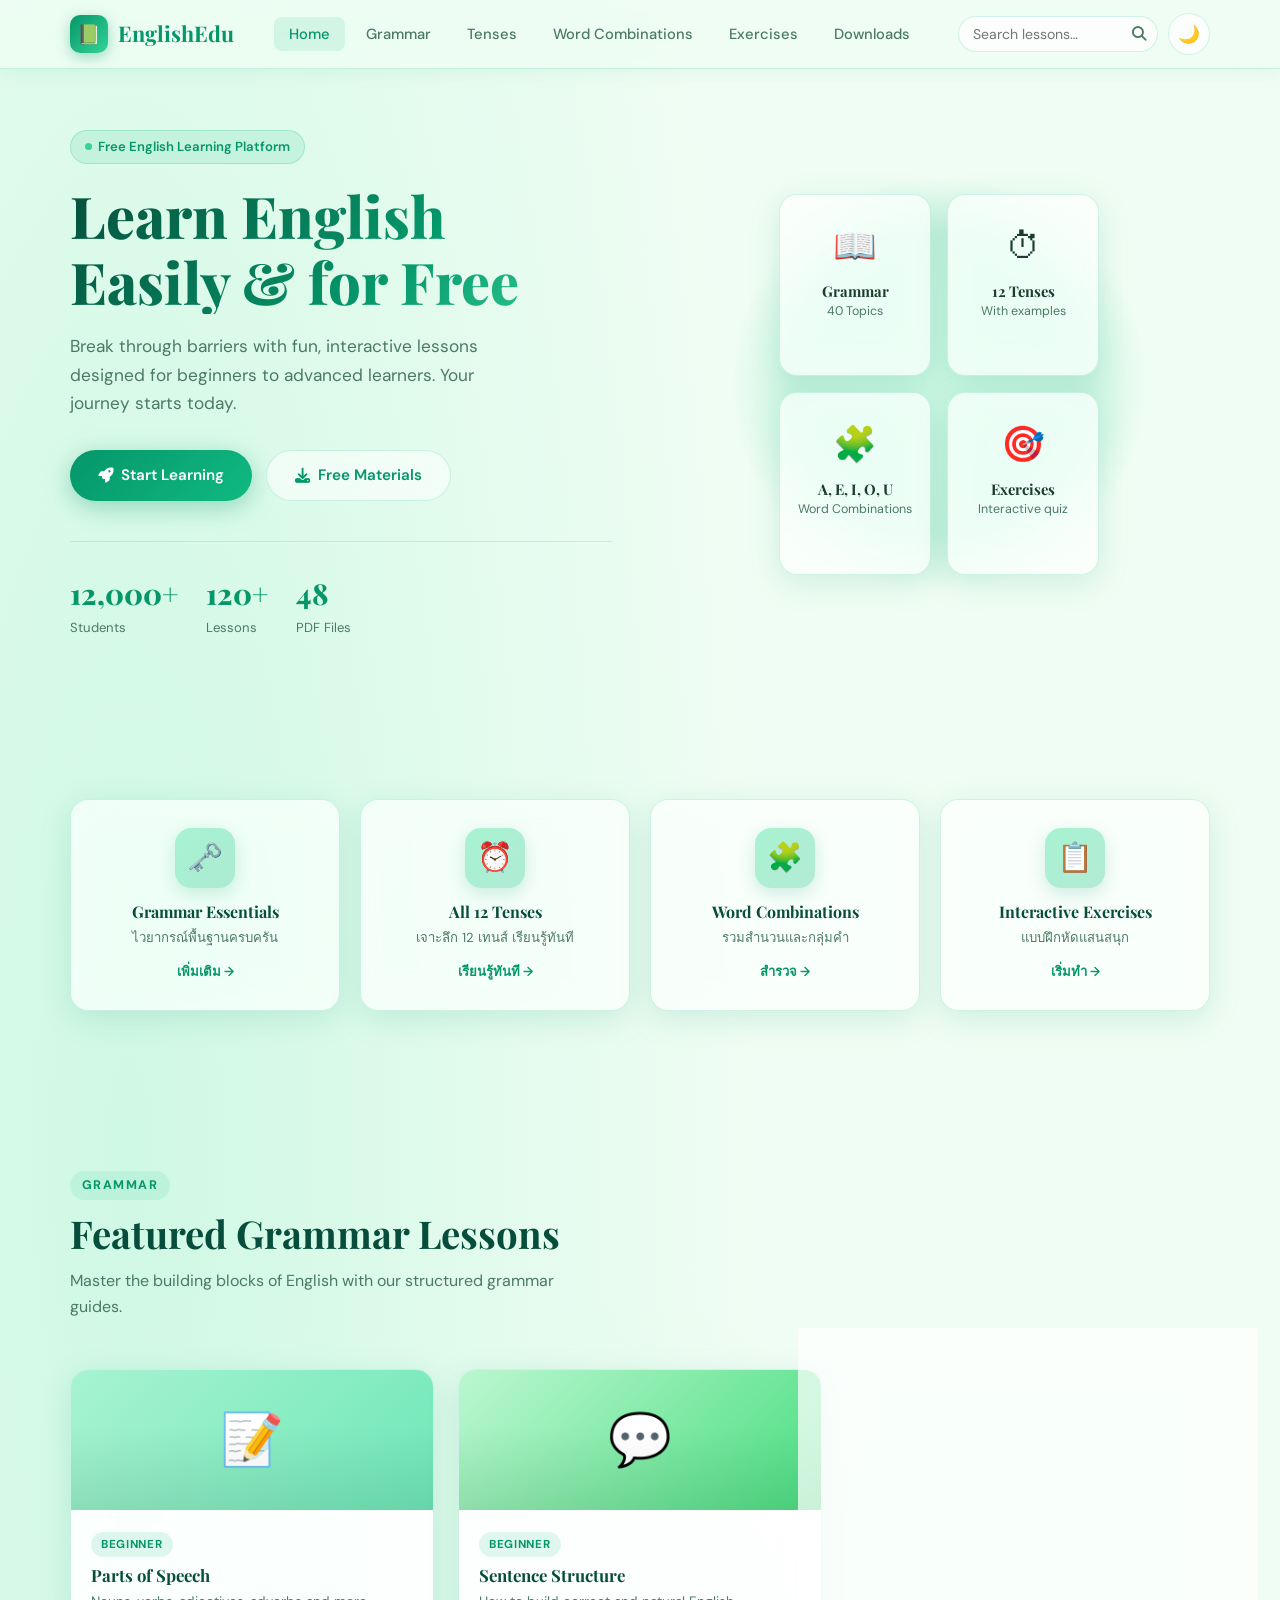
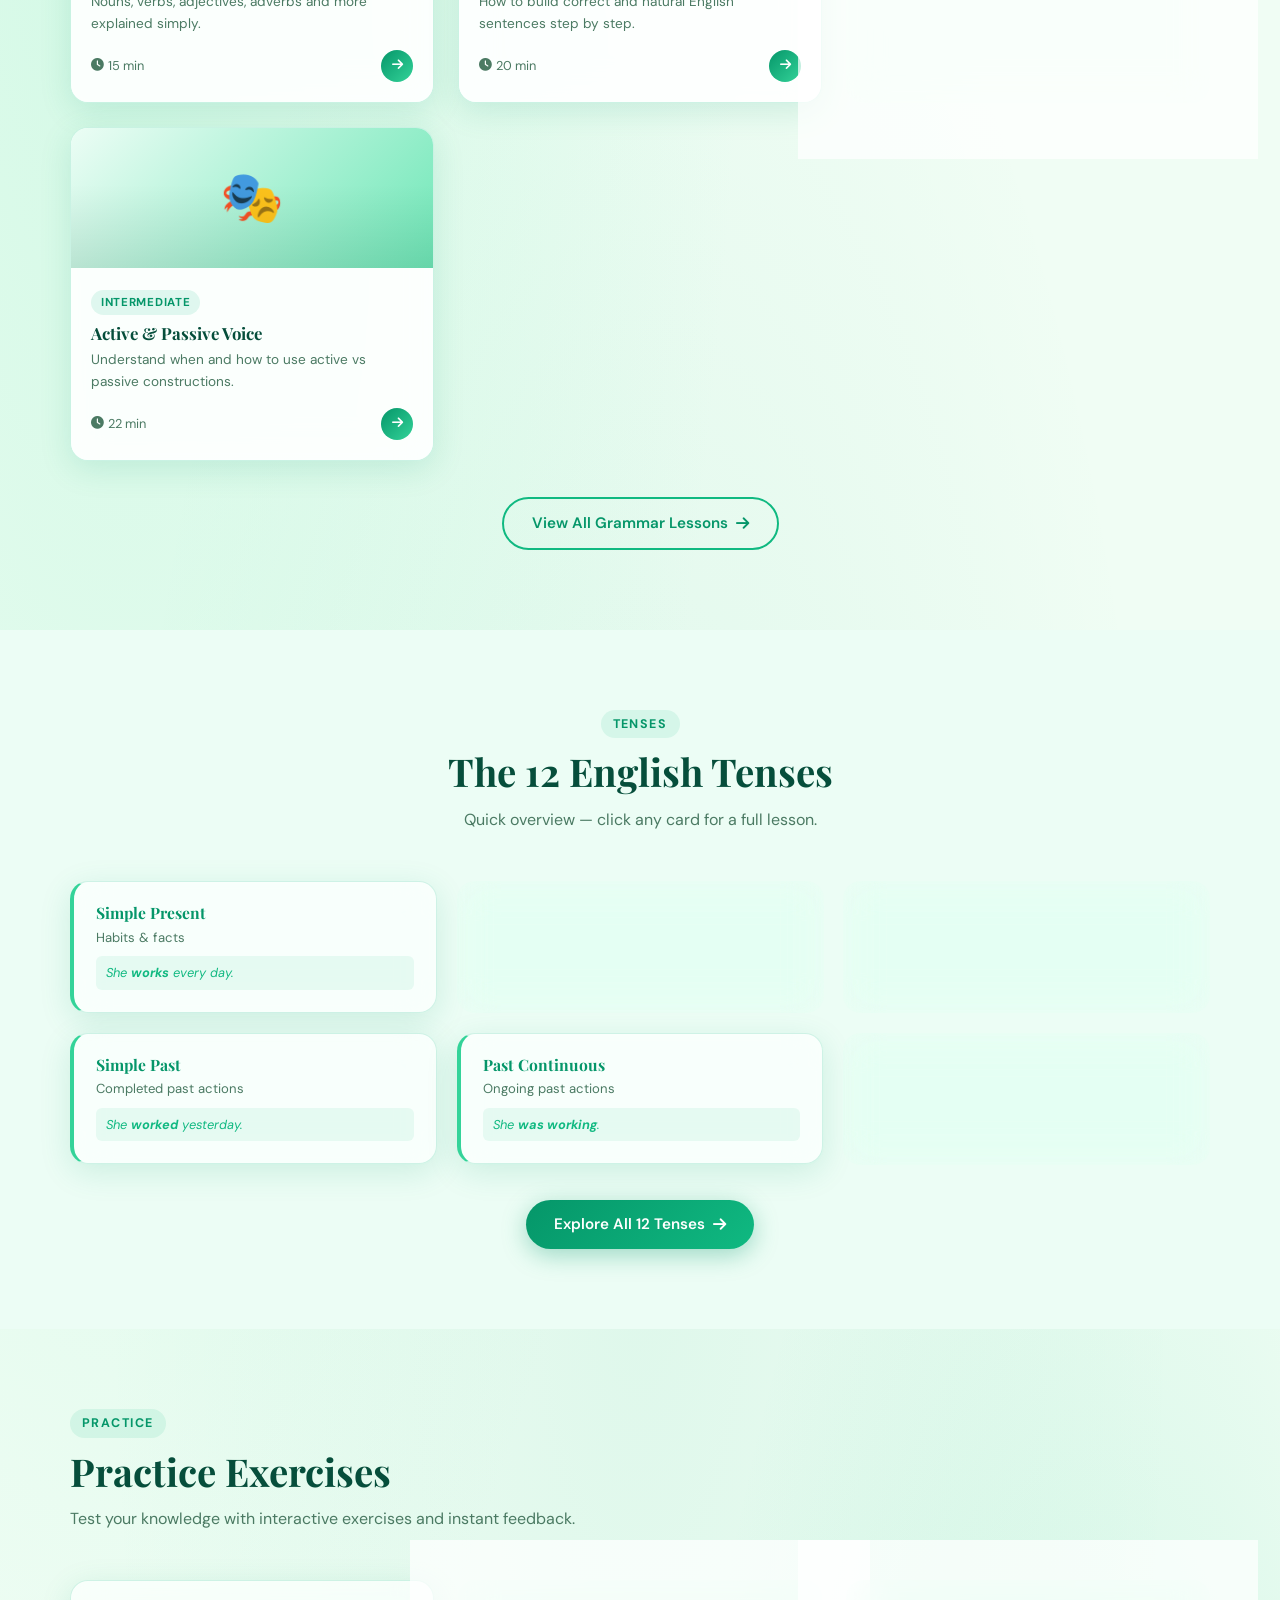
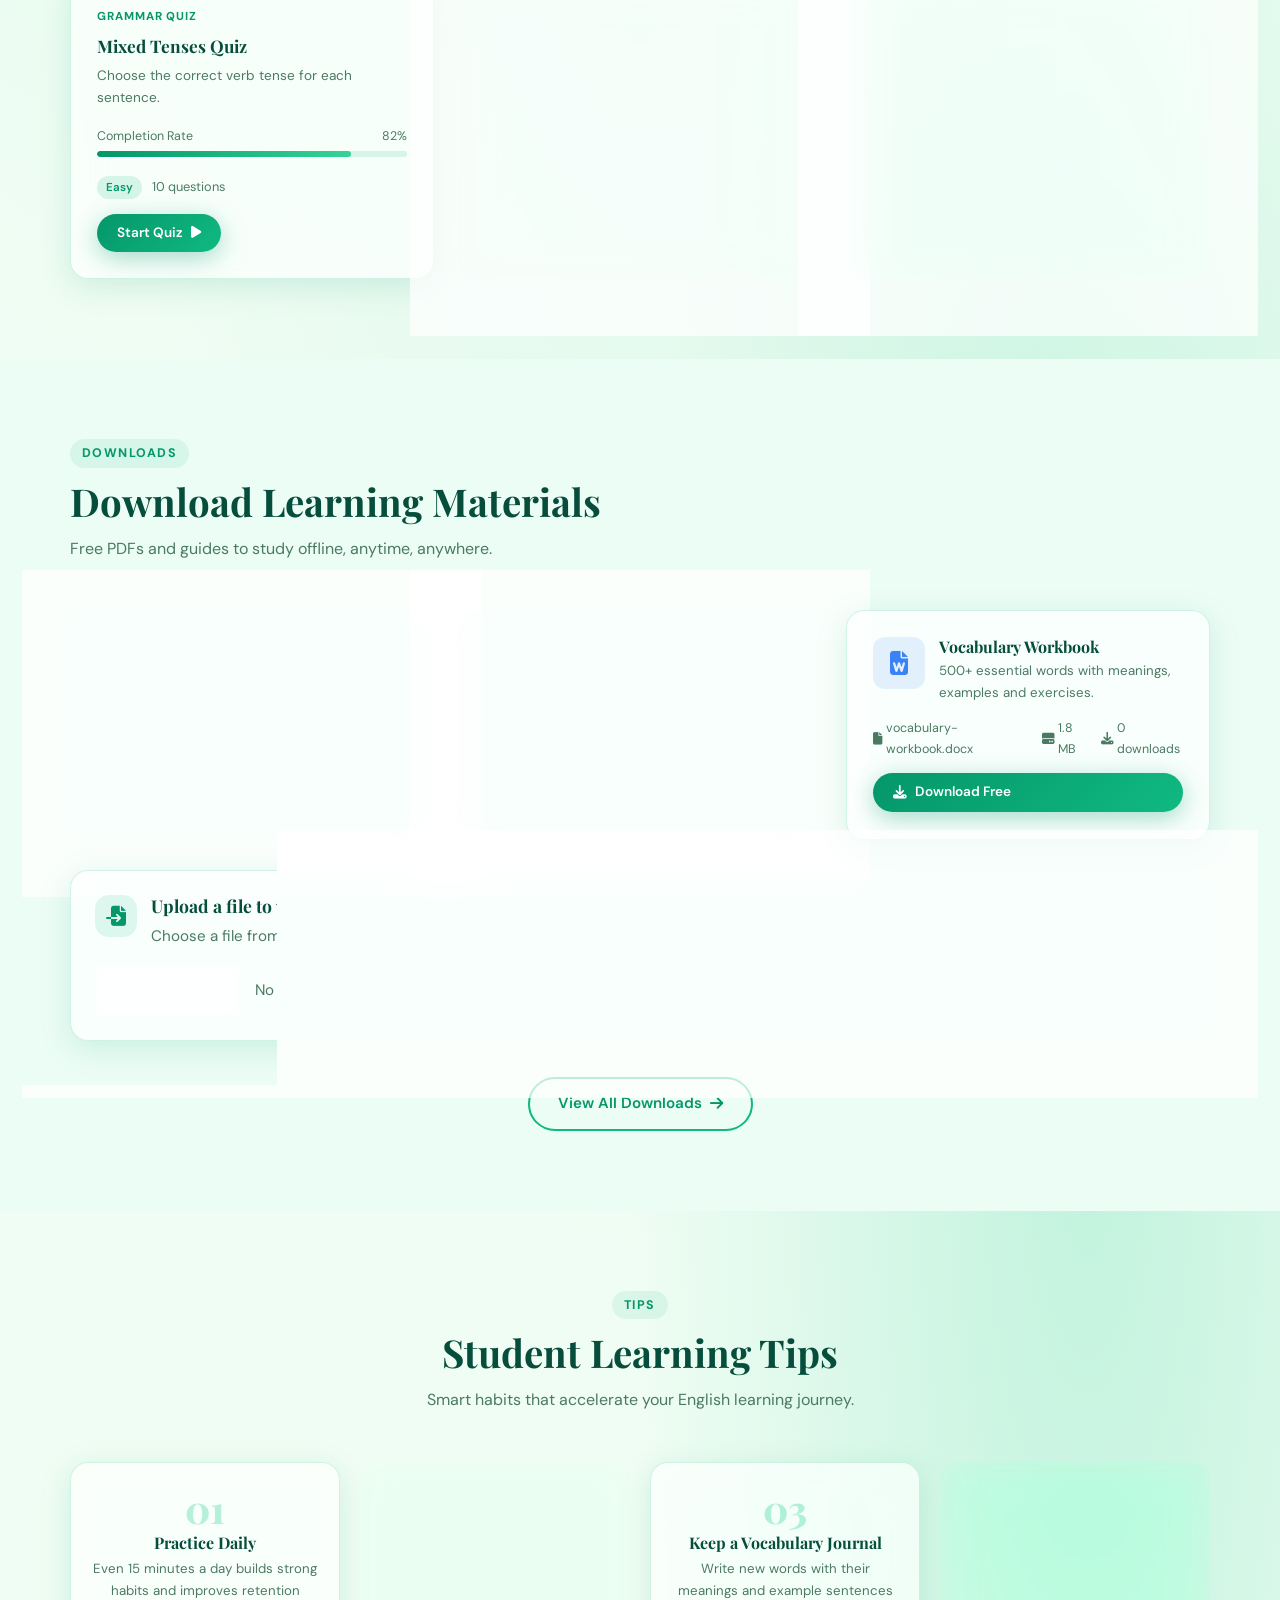
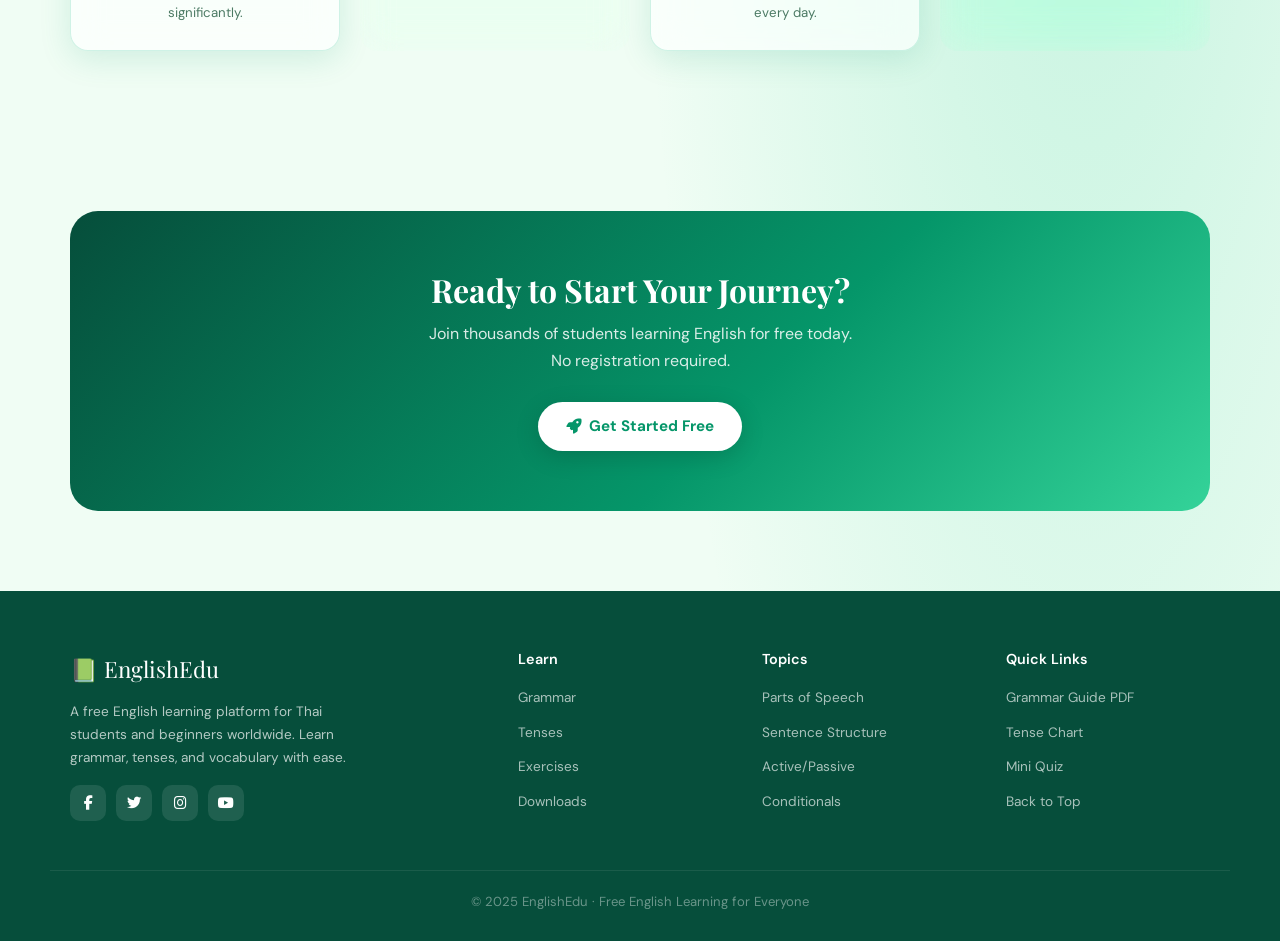
==== index.html @ ac7389dd "first commit" ====
<!doctype html>
<html lang="en">
  <head>
    <meta charset="UTF-8" />
    <meta name="viewport" content="width=device-width, initial-scale=1.0" />
    <title>EnglishEdu – Learn English Free</title>
    <meta
      name="description"
      content="Learn English grammar, tenses, vocabulary and more with free interactive lessons."
    />
    <link rel="stylesheet" href="style.css" />
    <link
      rel="icon"
      href="data:image/svg+xml,<svg xmlns='http://www.w3.org/2000/svg' viewBox='0 0 100 100'><text y='.9em' font-size='90'>📗</text></svg>"
    />
    <!-- Font Awesome -->
    <link
      rel="stylesheet"
      href="https://cdnjs.cloudflare.com/ajax/libs/font-awesome/6.5.0/css/all.min.css"
    />
  </head>
  <body class="mesh-bg">
    <!-- ═══════════ NAVBAR ═══════════ -->
    <nav class="navbar">
      <div class="navbar-inner">
        <a href="index.html" class="nav-logo">
          <div class="logo-icon">📗</div>
          EnglishEdu
        </a>
        <ul class="nav-links">
          <li><a href="index.html">Home</a></li>
          <li><a href="grammar.html">Grammar</a></li>
          <li><a href="tenses.html">Tenses</a></li>
          <li><a href="word-combi.html">Word Combinations</a></li>
          <li><a href="exercises.html">Exercises</a></li>
          <li><a href="downloads.html">Downloads</a></li>
        </ul>
        <div class="nav-right">
          <div class="search-wrap">
            <input type="text" placeholder="Search lessons…" />
            <i class="fa fa-search search-icon"></i>
          </div>
          <button
            class="dark-toggle"
            onclick="toggleDark()"
            title="Toggle dark mode"
          >
            🌙
          </button>
          <button class="hamburger" onclick="toggleMenu()" aria-label="Menu">
            <span></span><span></span><span></span>
          </button>
        </div>
      </div>
      <div class="mobile-menu" id="mobile-menu">
        <a href="index.html">🏠 Home</a>
        <a href="grammar.html">📖 Grammar</a>
        <a href="tenses.html">⏱ Tenses</a>
        <a href="exercises.html">✏️ Exercises</a>
        <a href="downloads.html">📥 Downloads</a>
      </div>
    </nav>

    <!-- ═══════════ HERO ═══════════ -->
    <section class="hero">
      <div class="container hero-inner">
        <div class="hero-content">
          <div class="hero-tag reveal">
            <span class="dot"></span>Free English Learning Platform
          </div>
          <h1 class="reveal reveal-delay-1">
            Learn English<br />Easily &amp; for Free
          </h1>
          <p class="reveal reveal-delay-2">
            Break through barriers with fun, interactive lessons designed for
            beginners to advanced learners. Your journey starts today.
          </p>
          <div class="hero-btns reveal reveal-delay-3">
            <a href="grammar.html" class="btn btn-primary"
              ><i class="fa fa-rocket"></i> Start Learning</a
            >
            <a href="downloads.html" class="btn btn-ghost"
              ><i class="fa fa-download"></i> Free Materials</a
            >
          </div>
          <div class="hero-stats reveal reveal-delay-4">
            <div class="hero-stat">
              <div class="num">
                <span class="count-up" data-target="12000" data-suffix="+"
                  >0+</span
                >
              </div>
              <div class="lbl">Students</div>
            </div>
            <div class="hero-stat">
              <div class="num">
                <span class="count-up" data-target="120" data-suffix="+"
                  >0+</span
                >
              </div>
              <div class="lbl">Lessons</div>
            </div>
            <div class="hero-stat">
              <div class="num">
                <span class="count-up" data-target="48" data-suffix="">0</span>
              </div>
              <div class="lbl">PDF Files</div>
            </div>
          </div>
        </div>

        <div class="hero-visual">
          <div class="hero-blob"></div>
          <div class="hero-cards-grid">
            <div class="h-card glass reveal">
              <div class="icon">📖</div>
              <h4>Grammar</h4>
              <p>40 Topics</p>
            </div>
            <div class="h-card glass reveal reveal-delay-1">
              <div class="icon">⏱</div>
              <h4>12 Tenses</h4>
              <p>With examples</p>
            </div>
            <div class="h-card glass reveal reveal-delay-2">
              <div class="icon">🧩</div>
              <h4>A, E, I, O, U</h4>
              <p>Word Combinations</p>
            </div>
            <div class="h-card glass reveal reveal-delay-3">
              <div class="icon">🎯</div>
              <h4>Exercises</h4>
              <p>Interactive quiz</p>
            </div>
          </div>
        </div>
      </div>
    </section>

    <!-- ═══════════ FEATURE BOXES ═══════════ -->
    <section>
      <div class="container">
        <div class="features-4">
          <a
            href="grammar.html"
            class="feat-box glass reveal"
            style="text-decoration: none"
          >
            <div class="feat-icon">🗝️</div>
            <h3>Grammar Essentials</h3>
            <p>ไวยากรณ์พื้นฐานครบครัน</p>
            <div
              style="
                margin-top: 12px;
                font-size: 0.82rem;
                color: var(--clr-primary);
                font-weight: 600;
              "
            >
              เพิ่มเติม →
            </div>
          </a>
          <a
            href="tenses.html"
            class="feat-box glass reveal reveal-delay-1"
            style="text-decoration: none"
          >
            <div class="feat-icon">⏰</div>
            <h3>All 12 Tenses</h3>
            <p>เจาะลึก 12 เทนส์ เรียนรู้ทันที</p>
            <div
              style="
                margin-top: 12px;
                font-size: 0.82rem;
                color: var(--clr-primary);
                font-weight: 600;
              "
            >
              เรียนรู้ทันที →
            </div>
          </a>
          <a
            href="word-combi.html"
            class="feat-box glass reveal reveal-delay-2"
            style="text-decoration: none"
          >
            <div class="feat-icon">🧩</div>
            <h3>Word Combinations</h3>
            <p>รวมสำนวนและกลุ่มคำ</p>
            <div
              style="
                margin-top: 12px;
                font-size: 0.82rem;
                color: var(--clr-primary);
                font-weight: 600;
              "
            >
              สำรวจ →
            </div>
          </a>
          <a
            href="exercises.html"
            class="feat-box glass reveal reveal-delay-3"
            style="text-decoration: none"
          >
            <div class="feat-icon">📋</div>
            <h3>Interactive Exercises</h3>
            <p>แบบฝึกหัดแสนสนุก</p>
            <div
              style="
                margin-top: 12px;
                font-size: 0.82rem;
                color: var(--clr-primary);
                font-weight: 600;
              "
            >
              เริ่มทำ →
            </div>
          </a>
        </div>
      </div>
    </section>

    <!-- ═══════════ FEATURED GRAMMAR LESSONS ═══════════ -->
    <section>
      <div class="container">
        <div class="section-head reveal">
          <span class="section-label">Grammar</span>
          <h2 class="section-title">Featured Grammar Lessons</h2>
          <p class="section-sub">
            Master the building blocks of English with our structured grammar
            guides.
          </p>
        </div>
        <div class="cards-grid">
          <div class="lesson-card glass reveal">
            <div
              class="card-top"
              style="background: linear-gradient(135deg, #a7f3d0, #6ee7b7)"
            >
              📝
            </div>
            <div class="card-body">
              <span class="card-badge">Beginner</span>
              <h3>Parts of Speech</h3>
              <p>
                Nouns, verbs, adjectives, adverbs and more explained simply.
              </p>
              <div class="card-footer">
                <span class="card-meta"
                  ><i class="fa fa-clock"></i> 15 min</span
                >
                <a href="grammar.html" class="card-arrow"
                  ><i class="fa fa-arrow-right"></i
                ></a>
              </div>
            </div>
          </div>
          <div class="lesson-card glass reveal reveal-delay-1">
            <div
              class="card-top"
              style="background: linear-gradient(135deg, #bbf7d0, #4ade80)"
            >
              💬
            </div>
            <div class="card-body">
              <span class="card-badge">Beginner</span>
              <h3>Sentence Structure</h3>
              <p>
                How to build correct and natural English sentences step by step.
              </p>
              <div class="card-footer">
                <span class="card-meta"
                  ><i class="fa fa-clock"></i> 20 min</span
                >
                <a href="grammar.html" class="card-arrow"
                  ><i class="fa fa-arrow-right"></i
                ></a>
              </div>
            </div>
          </div>
          <div class="lesson-card glass reveal reveal-delay-2">
            <div
              class="card-top"
              style="background: linear-gradient(135deg, #d1fae5, #34d399)"
            >
              🔗
            </div>
            <div class="card-body">
              <span class="card-badge">Intermediate</span>
              <h3>Conjunctions &amp; Connectors</h3>
              <p>Link ideas smoothly — and, but, because, although, however…</p>
              <div class="card-footer">
                <span class="card-meta"
                  ><i class="fa fa-clock"></i> 18 min</span
                >
                <a href="grammar.html" class="card-arrow"
                  ><i class="fa fa-arrow-right"></i
                ></a>
              </div>
            </div>
          </div>
          <div class="lesson-card glass reveal reveal-delay-3">
            <div
              class="card-top"
              style="background: linear-gradient(135deg, #ecfdf5, #6ee7b7)"
            >
              🎭
            </div>
            <div class="card-body">
              <span class="card-badge">Intermediate</span>
              <h3>Active &amp; Passive Voice</h3>
              <p>
                Understand when and how to use active vs passive constructions.
              </p>
              <div class="card-footer">
                <span class="card-meta"
                  ><i class="fa fa-clock"></i> 22 min</span
                >
                <a href="grammar.html" class="card-arrow"
                  ><i class="fa fa-arrow-right"></i
                ></a>
              </div>
            </div>
          </div>
        </div>
        <div style="text-align: center; margin-top: 36px">
          <a href="grammar.html" class="btn btn-outline"
            >View All Grammar Lessons <i class="fa fa-arrow-right"></i
          ></a>
        </div>
      </div>
    </section>

    <!-- ═══════════ TENSES OVERVIEW ═══════════ -->
    <section style="background: var(--clr-bg2)">
      <div class="container">
        <div class="section-head center reveal">
          <span class="section-label">Tenses</span>
          <h2 class="section-title">The 12 English Tenses</h2>
          <p class="section-sub">
            Quick overview — click any card for a full lesson.
          </p>
        </div>
        <div class="tense-grid">
          <a
            href="tenses.html"
            class="tense-card glass reveal"
            style="text-decoration: none"
          >
            <h4>Simple Present</h4>
            <p>Habits &amp; facts</p>
            <div class="example">She <strong>works</strong> every day.</div>
          </a>
          <a
            href="tenses.html"
            class="tense-card glass reveal reveal-delay-1"
            style="text-decoration: none"
          >
            <h4>Present Continuous</h4>
            <p>Actions happening now</p>
            <div class="example">She <strong>is working</strong> now.</div>
          </a>
          <a
            href="tenses.html"
            class="tense-card glass reveal reveal-delay-2"
            style="text-decoration: none"
          >
            <h4>Present Perfect</h4>
            <p>Past with present effect</p>
            <div class="example">She <strong>has worked</strong> here.</div>
          </a>
          <a
            href="tenses.html"
            class="tense-card glass reveal reveal-delay-1"
            style="text-decoration: none"
          >
            <h4>Simple Past</h4>
            <p>Completed past actions</p>
            <div class="example">She <strong>worked</strong> yesterday.</div>
          </a>
          <a
            href="tenses.html"
            class="tense-card glass reveal reveal-delay-2"
            style="text-decoration: none"
          >
            <h4>Past Continuous</h4>
            <p>Ongoing past actions</p>
            <div class="example">She <strong>was working</strong>.</div>
          </a>
          <a
            href="tenses.html"
            class="tense-card glass reveal reveal-delay-3"
            style="text-decoration: none"
          >
            <h4>Past Perfect</h4>
            <p>Before another past event</p>
            <div class="example">She <strong>had worked</strong>.</div>
          </a>
        </div>
        <div style="text-align: center; margin-top: 36px">
          <a href="tenses.html" class="btn btn-primary"
            >Explore All 12 Tenses <i class="fa fa-arrow-right"></i
          ></a>
        </div>
      </div>
    </section>

    <!-- ═══════════ PRACTICE EXERCISES ═══════════ -->
    <section>
      <div class="container">
        <div class="section-head reveal">
          <span class="section-label">Practice</span>
          <h2 class="section-title">Practice Exercises</h2>
          <p class="section-sub">
            Test your knowledge with interactive exercises and instant feedback.
          </p>
        </div>
        <div class="ex-grid">
          <div class="ex-card glass reveal">
            <div class="ex-type">Grammar Quiz</div>
            <h3>Mixed Tenses Quiz</h3>
            <p>Choose the correct verb tense for each sentence.</p>
            <div class="progress-wrap">
              <div class="progress-label">
                <span>Completion Rate</span><span>82%</span>
              </div>
              <div class="progress-bar">
                <div
                  class="progress-fill"
                  data-width="82"
                  style="width: 0%"
                ></div>
              </div>
            </div>
            <div>
              <span class="diff-badge diff-easy">Easy</span>
              <span style="font-size: 0.8rem; color: var(--clr-muted)"
                >10 questions</span
              >
            </div>
            <div style="margin-top: 14px">
              <a href="exercises.html" class="btn btn-primary btn-sm"
                >Start Quiz <i class="fa fa-play"></i
              ></a>
            </div>
          </div>
          <div class="ex-card glass reveal reveal-delay-1">
            <div class="ex-type">Fill-in-the-Blank</div>
            <h3>Prepositions Practice</h3>
            <p>Fill in the blanks with the correct preposition.</p>
            <div class="progress-wrap">
              <div class="progress-label">
                <span>Completion Rate</span><span>64%</span>
              </div>
              <div class="progress-bar">
                <div
                  class="progress-fill"
                  data-width="64"
                  style="width: 0%"
                ></div>
              </div>
            </div>
            <div>
              <span class="diff-badge diff-med">Medium</span>
              <span style="font-size: 0.8rem; color: var(--clr-muted)"
                >15 questions</span
              >
            </div>
            <div style="margin-top: 14px">
              <a href="exercises.html" class="btn btn-primary btn-sm"
                >Start Quiz <i class="fa fa-play"></i
              ></a>
            </div>
          </div>
          <div class="ex-card glass reveal reveal-delay-2">
            <div class="ex-type">Advanced</div>
            <h3>Conditional Sentences</h3>
            <p>Master all four types of conditional clauses.</p>
            <div class="progress-wrap">
              <div class="progress-label">
                <span>Completion Rate</span><span>41%</span>
              </div>
              <div class="progress-bar">
                <div
                  class="progress-fill"
                  data-width="41"
                  style="width: 0%"
                ></div>
              </div>
            </div>
            <div>
              <span class="diff-badge diff-hard">Hard</span>
              <span style="font-size: 0.8rem; color: var(--clr-muted)"
                >20 questions</span
              >
            </div>
            <div style="margin-top: 14px">
              <a href="exercises.html" class="btn btn-primary btn-sm"
                >Start Quiz <i class="fa fa-play"></i
              ></a>
            </div>
          </div>
        </div>
      </div>
    </section>

    <!-- ═══════════ DOWNLOAD SECTION ═══════════ -->
    <section style="background: var(--clr-bg2)">
      <div class="container">
        <div class="section-head reveal">
          <span class="section-label">Downloads</span>
          <h2 class="section-title">Download Learning Materials</h2>
          <p class="section-sub">
            Free PDFs and guides to study offline, anytime, anywhere.
          </p>
        </div>
        <div class="dl-grid">
          <div class="dl-card glass reveal">
            <div class="dl-card-top">
              <div class="dl-icon pdf">
                <i
                  class="fa fa-file-pdf"
                  style="color: #ef4444; font-size: 1.5rem"
                ></i>
              </div>
              <div class="dl-info">
                <h3>Grammar Guide – Complete</h3>
                <p>
                  All grammar rules in one comprehensive PDF. Perfect for quick
                  reference.
                </p>
              </div>
            </div>
            <div class="dl-meta">
              <span><i class="fa fa-file"></i> grammar-guide.pdf</span>
              <span><i class="fa fa-hdd"></i> 2.4 MB</span>
              <span><i class="fa fa-download"></i> 0 downloads</span>
            </div>
            <a href="downloads.html" class="btn btn-primary btn-sm"
              ><i class="fa fa-download"></i> Download Free</a
            >
          </div>
          <div class="dl-card glass reveal reveal-delay-1">
            <div class="dl-card-top">
              <div class="dl-icon pdf">
                <i
                  class="fa fa-file-pdf"
                  style="color: #ef4444; font-size: 1.5rem"
                ></i>
              </div>
              <div class="dl-info">
                <h3>Tense Chart – Printable</h3>
                <p>
                  Visual tense chart with formulas, signals and examples for all
                  12 tenses.
                </p>
              </div>
            </div>
            <div class="dl-meta">
              <span><i class="fa fa-file"></i> tense-chart.pdf</span>
              <span><i class="fa fa-hdd"></i> 1.1 MB</span>
              <span><i class="fa fa-download"></i> 0 downloads</span>
            </div>
            <a href="downloads.html" class="btn btn-primary btn-sm"
              ><i class="fa fa-download"></i> Download Free</a
            >
          </div>
          <div class="dl-card glass reveal reveal-delay-2">
            <div class="dl-card-top">
              <div class="dl-icon doc">
                <i
                  class="fa fa-file-word"
                  style="color: #3b82f6; font-size: 1.5rem"
                ></i>
              </div>
              <div class="dl-info">
                <h3>Vocabulary Workbook</h3>
                <p>
                  500+ essential words with meanings, examples and exercises.
                </p>
              </div>
            </div>
            <div class="dl-meta">
              <span><i class="fa fa-file"></i> vocabulary-workbook.docx</span>
              <span><i class="fa fa-hdd"></i> 1.8 MB</span>
              <span><i class="fa fa-download"></i> 0 downloads</span>
            </div>
            <a href="downloads.html" class="btn btn-primary btn-sm"
              ><i class="fa fa-download"></i> Download Free</a
            >
          </div>
        </div>
        <div class="download-preview glass reveal" style="margin-top: 30px; padding: 24px; display: flex; flex-direction: column; gap: 16px;">
          <div style="display: flex; align-items: flex-start; gap: 14px;">
            <div style="width: 42px; height: 42px; border-radius: 14px; background: rgba(16, 185, 129, 0.12); display: grid; place-items: center; color: var(--clr-primary); font-size: 1.25rem;">
              <i class="fa fa-file-import"></i>
            </div>
            <div>
              <h3 style="margin: 0 0 8px; font-size: 1.1rem;">Upload a file to view details</h3>
              <p style="margin: 0; color: var(--clr-muted); font-size: 0.95rem; max-width: 620px;">Choose a file from your computer and the page will show the actual file name and size.</p>
            </div>
          </div>
          <div style="display: flex; flex-wrap: wrap; gap: 16px; align-items: center;">
            <label class="btn btn-ghost" for="file-preview-input" style="padding: 12px 18px; cursor: pointer;">
              <i class="fa fa-upload" style="margin-right: 8px;"></i> Select File
            </label>
            <input id="file-preview-input" type="file" style="display: none;" />
            <div id="file-preview-details" style="color: var(--clr-muted); font-size: 0.95rem; min-width: 220px;">No file selected.</div>
          </div>
        </div>
        <div style="text-align: center; margin-top: 36px">
          <a href="downloads.html" class="btn btn-outline"
            >View All Downloads <i class="fa fa-arrow-right"></i
          ></a>
        </div>
      </div>
    </section>

    <!-- ═══════════ TIPS ═══════════ -->
    <section>
      <div class="container">
        <div class="section-head center reveal">
          <span class="section-label">Tips</span>
          <h2 class="section-title">Student Learning Tips</h2>
          <p class="section-sub">
            Smart habits that accelerate your English learning journey.
          </p>
        </div>
        <div class="tips-grid">
          <div class="tip-card glass reveal">
            <div class="tip-num">01</div>
            <h4>Practice Daily</h4>
            <p>
              Even 15 minutes a day builds strong habits and improves retention
              significantly.
            </p>
          </div>
          <div class="tip-card glass reveal reveal-delay-1">
            <div class="tip-num">02</div>
            <h4>Read Aloud</h4>
            <p>
              Reading English aloud trains your ear, mouth and brain
              simultaneously for fluency.
            </p>
          </div>
          <div class="tip-card glass reveal reveal-delay-2">
            <div class="tip-num">03</div>
            <h4>Keep a Vocabulary Journal</h4>
            <p>
              Write new words with their meanings and example sentences every
              day.
            </p>
          </div>
          <div class="tip-card glass reveal reveal-delay-3">
            <div class="tip-num">04</div>
            <h4>Watch English Content</h4>
            <p>
              Movies, podcasts and YouTube with subtitles are fun ways to absorb
              natural English.
            </p>
          </div>
        </div>
      </div>
    </section>

    <!-- ═══════════ CTA ═══════════ -->
    <section>
      <div class="container">
        <div class="cta-banner reveal">
          <h2>Ready to Start Your Journey?</h2>
          <p>
            Join thousands of students learning English for free today. No
            registration required.
          </p>
          <a
            href="grammar.html"
            class="btn"
            style="
              background: #fff;
              color: var(--clr-primary);
              font-weight: 700;
              box-shadow: 0 6px 24px rgba(0, 0, 0, 0.15);
            "
          >
            <i class="fa fa-rocket"></i> Get Started Free
          </a>
        </div>
      </div>
    </section>

    <!-- ═══════════ FOOTER ═══════════ -->
    <footer>
      <div class="footer-inner">
        <div class="footer-brand">
          <div class="logo">📗 EnglishEdu</div>
          <p>
            A free English learning platform for Thai students and beginners
            worldwide. Learn grammar, tenses, and vocabulary with ease.
          </p>
          <div class="social-row">
            <a href="#" class="social-btn"><i class="fab fa-facebook-f"></i></a>
            <a href="#" class="social-btn"><i class="fab fa-twitter"></i></a>
            <a href="#" class="social-btn"><i class="fab fa-instagram"></i></a>
            <a href="#" class="social-btn"><i class="fab fa-youtube"></i></a>
          </div>
        </div>
        <div>
          <h4>Learn</h4>
          <ul>
            <li><a href="grammar.html">Grammar</a></li>
            <li><a href="tenses.html">Tenses</a></li>
            <li><a href="exercises.html">Exercises</a></li>
            <li><a href="downloads.html">Downloads</a></li>
          </ul>
        </div>
        <div>
          <h4>Topics</h4>
          <ul>
            <li><a href="grammar.html">Parts of Speech</a></li>
            <li><a href="grammar.html">Sentence Structure</a></li>
            <li><a href="grammar.html">Active/Passive</a></li>
            <li><a href="grammar.html">Conditionals</a></li>
          </ul>
        </div>
        <div>
          <h4>Quick Links</h4>
          <ul>
            <li><a href="downloads.html">Grammar Guide PDF</a></li>
            <li><a href="downloads.html">Tense Chart</a></li>
            <li><a href="exercises.html">Mini Quiz</a></li>
            <li><a href="index.html">Back to Top</a></li>
          </ul>
        </div>
      </div>
      <div class="footer-bottom">
        © 2025 EnglishEdu · Free English Learning for Everyone
      </div>
    </footer>

    <script src="script.js"></script>
  </body>
</html>
---- style.css ----
/* ============================================
   EnglishEdu – Global Stylesheet
   Theme: Emerald & Mint Glassmorphism
   ============================================ */

@import url("https://fonts.googleapis.com/css2?family=Playfair+Display:wght@700;800&family=DM+Sans:ital,opsz,wght@0,9..40,300;0,9..40,400;0,9..40,500;0,9..40,600;1,9..40,300&display=swap");

/* ── CSS Variables ── */
:root {
  --clr-bg: #f0fdf4;
  --clr-bg2: #ecfdf5;
  --clr-surface: rgba(255, 255, 255, 0.72);
  --clr-border: rgba(16, 185, 129, 0.18);
  --clr-primary: #059669;
  --clr-primary2: #10b981;
  --clr-accent: #34d399;
  --clr-mint: #a7f3d0;
  --clr-dark: #064e3b;
  --clr-text: #1c3d2e;
  --clr-muted: #4b7a63;
  --clr-white: #ffffff;
  --shadow-sm: 0 2px 12px rgba(5, 150, 105, 0.1);
  --shadow-md: 0 8px 32px rgba(5, 150, 105, 0.14);
  --shadow-lg: 0 20px 60px rgba(5, 150, 105, 0.18);
  --radius-sm: 10px;
  --radius-md: 18px;
  --radius-lg: 28px;
  --radius-xl: 40px;
  --transition: 0.32s cubic-bezier(0.4, 0, 0.2, 1);
  --font-display: "Playfair Display", Georgia, serif;
  --font-body: "DM Sans", system-ui, sans-serif;
}

/* Dark mode */
[data-theme="dark"] {
  --clr-bg: #0a1f14;
  --clr-bg2: #0d2a1b;
  --clr-surface: rgba(10, 40, 25, 0.8);
  --clr-border: rgba(52, 211, 153, 0.18);
  --clr-text: #d1fae5;
  --clr-muted: #6ee7b7;
  --clr-white: #1a3328;
}

/* ── Reset & Base ── */
*,
*::before,
*::after {
  box-sizing: border-box;
  margin: 0;
  padding: 0;
}
html {
  scroll-behavior: smooth;
  font-size: 16px;
}
body {
  font-family: var(--font-body);
  background: var(--clr-bg);
  color: var(--clr-text);
  line-height: 1.65;
  transition:
    background var(--transition),
    color var(--transition);
  overflow-x: hidden;
}
img {
  max-width: 100%;
  display: block;
}
a {
  text-decoration: none;
  color: inherit;
}
ul {
  list-style: none;
}

/* ── Scrollbar ── */
::-webkit-scrollbar {
  width: 7px;
}
::-webkit-scrollbar-track {
  background: var(--clr-bg);
}
::-webkit-scrollbar-thumb {
  background: var(--clr-accent);
  border-radius: 8px;
}

/* ── Typography ── */
h1,
h2,
h3,
h4 {
  font-family: var(--font-display);
  line-height: 1.2;
  color: var(--clr-dark);
}
[data-theme="dark"] h1,
[data-theme="dark"] h2,
[data-theme="dark"] h3,
[data-theme="dark"] h4 {
  color: var(--clr-accent);
}

/* ── Layout ── */
.container {
  max-width: 1180px;
  margin: 0 auto;
  padding: 0 20px;
}
section {
  padding: 80px 0;
}

/* ── Glassmorphism Card ── */
.glass {
  background: var(--clr-surface);
  backdrop-filter: blur(18px) saturate(1.6);
  -webkit-backdrop-filter: blur(18px) saturate(1.6);
  border: 1px solid var(--clr-border);
  border-radius: var(--radius-md);
  box-shadow: var(--shadow-md);
}

/* ── Gradient Mesh Background ── */
.mesh-bg {
  background:
    radial-gradient(
      ellipse 70% 60% at 10% 20%,
      rgba(167, 243, 208, 0.45) 0%,
      transparent 70%
    ),
    radial-gradient(
      ellipse 55% 50% at 85% 75%,
      rgba(52, 211, 153, 0.25) 0%,
      transparent 65%
    ),
    radial-gradient(
      ellipse 60% 40% at 50% 50%,
      rgba(16, 185, 129, 0.08) 0%,
      transparent 70%
    ),
    var(--clr-bg);
}

/* ── Navbar ── */
.navbar {
  position: fixed;
  top: 0;
  left: 0;
  right: 0;
  z-index: 1000;
  background: rgba(240, 253, 244, 0.88);
  backdrop-filter: blur(20px) saturate(1.8);
  -webkit-backdrop-filter: blur(20px) saturate(1.8);
  border-bottom: 1px solid var(--clr-border);
  box-shadow: 0 2px 20px rgba(5, 150, 105, 0.08);
  transition:
    background var(--transition),
    box-shadow var(--transition);
}
[data-theme="dark"] .navbar {
  background: rgba(10, 31, 20, 0.92);
}
.navbar-inner {
  display: flex;
  align-items: center;
  gap: 16px;
  height: 68px;
  max-width: 1180px;
  margin: 0 auto;
  padding: 0 20px;
}
.nav-logo {
  display: flex;
  align-items: center;
  gap: 10px;
  font-family: var(--font-display);
  font-size: 1.35rem;
  font-weight: 700;
  color: var(--clr-primary);
}
.nav-logo .logo-icon {
  width: 38px;
  height: 38px;
  border-radius: 10px;
  background: linear-gradient(135deg, var(--clr-primary), var(--clr-accent));
  display: flex;
  align-items: center;
  justify-content: center;
  font-size: 1.2rem;
  color: #fff;
  box-shadow: 0 4px 14px rgba(5, 150, 105, 0.35);
}
.nav-links {
  display: flex;
  gap: 6px;
  margin-left: 24px;
}
.nav-links a {
  padding: 7px 15px;
  border-radius: 8px;
  font-size: 0.92rem;
  font-weight: 500;
  color: var(--clr-muted);
  transition:
    background var(--transition),
    color var(--transition);
}
.nav-links a:hover,
.nav-links a.active {
  background: rgba(16, 185, 129, 0.12);
  color: var(--clr-primary);
}
.nav-right {
  margin-left: auto;
  display: flex;
  align-items: center;
  gap: 10px;
}
.search-wrap {
  position: relative;
  display: flex;
  align-items: center;
}
.search-wrap input {
  padding: 8px 36px 8px 14px;
  border-radius: 22px;
  border: 1.5px solid var(--clr-border);
  background: var(--clr-surface);
  font-family: var(--font-body);
  font-size: 0.88rem;
  color: var(--clr-text);
  width: 200px;
  outline: none;
  transition:
    border-color var(--transition),
    width var(--transition),
    box-shadow var(--transition);
}
.search-wrap input:focus {
  border-color: var(--clr-primary2);
  box-shadow: 0 0 0 3px rgba(16, 185, 129, 0.13);
}
.search-wrap .search-icon {
  position: absolute;
  right: 12px;
  color: var(--clr-muted);
  font-size: 0.9rem;
  pointer-events: none;
}
.dark-toggle {
  width: 42px;
  height: 42px;
  border-radius: 50%;
  border: 1.5px solid var(--clr-border);
  background: var(--clr-surface);
  cursor: pointer;
  display: flex;
  align-items: center;
  justify-content: center;
  font-size: 1.1rem;
  transition:
    background var(--transition),
    transform var(--transition);
}
.dark-toggle:hover {
  background: rgba(16, 185, 129, 0.15);
  transform: rotate(20deg);
}
.hamburger {
  display: none;
  flex-direction: column;
  gap: 5px;
  cursor: pointer;
  padding: 6px;
  background: none;
  border: none;
}
.hamburger span {
  display: block;
  width: 22px;
  height: 2px;
  background: var(--clr-primary);
  border-radius: 2px;
  transition:
    transform var(--transition),
    opacity var(--transition);
}
.mobile-menu {
  display: none;
  flex-direction: column;
  gap: 4px;
  padding: 12px 20px 16px;
  border-top: 1px solid var(--clr-border);
  background: rgba(240, 253, 244, 0.97);
}
[data-theme="dark"] .mobile-menu {
  background: rgba(10, 31, 20, 0.97);
}
.mobile-menu a {
  padding: 10px 14px;
  border-radius: 8px;
  font-size: 0.95rem;
  font-weight: 500;
  color: var(--clr-muted);
  transition:
    background var(--transition),
    color var(--transition);
}
.mobile-menu a:hover {
  background: rgba(16, 185, 129, 0.12);
  color: var(--clr-primary);
}
.mobile-menu.open {
  display: flex;
}

/* ── Buttons ── */
.btn {
  display: inline-flex;
  align-items: center;
  gap: 8px;
  padding: 12px 28px;
  border-radius: 50px;
  font-family: var(--font-body);
  font-size: 0.95rem;
  font-weight: 600;
  cursor: pointer;
  border: none;
  transition:
    transform var(--transition),
    box-shadow var(--transition),
    filter var(--transition);
}
.btn:hover {
  transform: translateY(-2px);
}
.btn-primary {
  background: linear-gradient(135deg, var(--clr-primary), var(--clr-primary2));
  color: #fff;
  box-shadow: 0 6px 24px rgba(5, 150, 105, 0.35);
}
.btn-primary:hover {
  box-shadow: 0 10px 36px rgba(5, 150, 105, 0.45);
  filter: brightness(1.06);
}
.btn-outline {
  background: transparent;
  color: var(--clr-primary);
  border: 2px solid var(--clr-primary2);
}
.btn-outline:hover {
  background: rgba(16, 185, 129, 0.1);
}
.btn-sm {
  padding: 8px 20px;
  font-size: 0.85rem;
}
.btn-ghost {
  background: rgba(255, 255, 255, 0.55);
  color: var(--clr-primary);
  border: 1.5px solid var(--clr-border);
  backdrop-filter: blur(8px);
}
.btn-ghost:hover {
  background: rgba(255, 255, 255, 0.8);
}

/* ── Hero ── */
.hero {
  padding-top: 130px;
  padding-bottom: 80px;
  position: relative;
  overflow: hidden;
}
.hero-inner {
  display: grid;
  grid-template-columns: 1fr 1fr;
  gap: 56px;
  align-items: center;
}
.hero-tag {
  display: inline-flex;
  align-items: center;
  gap: 6px;
  background: rgba(16, 185, 129, 0.12);
  color: var(--clr-primary);
  border: 1px solid rgba(16, 185, 129, 0.22);
  border-radius: 50px;
  padding: 5px 14px;
  font-size: 0.82rem;
  font-weight: 600;
  margin-bottom: 18px;
}
.hero-tag .dot {
  width: 7px;
  height: 7px;
  border-radius: 50%;
  background: var(--clr-accent);
  animation: pulse 1.8s infinite;
}
@keyframes pulse {
  0%,
  100% {
    opacity: 1;
    transform: scale(1);
  }
  50% {
    opacity: 0.5;
    transform: scale(1.4);
  }
}
.hero h1 {
  font-size: clamp(2.2rem, 5vw, 3.6rem);
  font-weight: 800;
  background: linear-gradient(
    135deg,
    var(--clr-dark) 0%,
    var(--clr-primary) 60%,
    var(--clr-accent) 100%
  );
  -webkit-background-clip: text;
  -webkit-text-fill-color: transparent;
  background-clip: text;
  margin-bottom: 18px;
  line-height: 1.15;
}
[data-theme="dark"] .hero h1 {
  background: linear-gradient(
    135deg,
    #a7f3d0 0%,
    var(--clr-accent) 60%,
    #fff 100%
  );
  -webkit-background-clip: text;
  background-clip: text;
}
.hero p {
  font-size: 1.08rem;
  color: var(--clr-muted);
  max-width: 420px;
  margin-bottom: 32px;
}
.hero-btns {
  display: flex;
  gap: 14px;
  flex-wrap: wrap;
}
.hero-stats {
  display: flex;
  gap: 28px;
  margin-top: 40px;
  padding-top: 28px;
  border-top: 1px solid var(--clr-border);
}
.hero-stat {
  text-align: left;
}
.hero-stat .num {
  font-family: var(--font-display);
  font-size: 1.8rem;
  font-weight: 800;
  color: var(--clr-primary);
}
.hero-stat .lbl {
  font-size: 0.82rem;
  color: var(--clr-muted);
}
.hero-visual {
  position: relative;
  display: flex;
  justify-content: center;
  align-items: center;
}
.hero-blob {
  width: 420px;
  height: 420px;
  border-radius: 50%;
  background: radial-gradient(
    circle,
    rgba(167, 243, 208, 0.5) 0%,
    rgba(52, 211, 153, 0.2) 50%,
    transparent 70%
  );
  position: absolute;
  animation: blobPulse 6s ease-in-out infinite;
}
@keyframes blobPulse {
  0%,
  100% {
    transform: scale(1) rotate(0deg);
  }
  33% {
    transform: scale(1.08) rotate(8deg);
  }
  66% {
    transform: scale(0.95) rotate(-5deg);
  }
}
.hero-cards-grid {
  position: relative;
  display: grid;
  grid-template-columns: 1fr 1fr;
  gap: 16px;
  z-index: 1;
}
.h-card {
  padding: 22px 18px;
  border-radius: 18px;
  text-align: center;
  animation: floatCard 4s ease-in-out infinite;
}
.h-card:nth-child(2) {
  animation-delay: 0.6s;
}
.h-card:nth-child(3) {
  animation-delay: 1.1s;
}
.h-card:nth-child(4) {
  animation-delay: 1.7s;
}
@keyframes floatCard {
  0%,
  100% {
    transform: translateY(0);
  }
  50% {
    transform: translateY(-8px);
  }
}
.h-card .icon {
  font-size: 2.2rem;
  margin-bottom: 8px;
}
.h-card h4 {
  font-size: 0.92rem;
  color: var(--clr-text);
}
.h-card p {
  font-size: 0.78rem;
  color: var(--clr-muted);
}

/* ── Section Headers ── */
.section-label {
  display: inline-block;
  font-size: 0.78rem;
  font-weight: 700;
  letter-spacing: 0.12em;
  text-transform: uppercase;
  color: var(--clr-primary);
  background: rgba(16, 185, 129, 0.1);
  padding: 4px 12px;
  border-radius: 50px;
  margin-bottom: 10px;
}
.section-title {
  font-size: clamp(1.7rem, 3vw, 2.4rem);
  margin-bottom: 12px;
}
.section-sub {
  color: var(--clr-muted);
  max-width: 520px;
  font-size: 1rem;
}
.section-head {
  margin-bottom: 48px;
}
.section-head.center {
  text-align: center;
}
.section-head.center .section-sub {
  margin: 0 auto;
}

/* ── Lesson Cards ── */
.cards-grid {
  display: grid;
  grid-template-columns: repeat(auto-fill, minmax(280px, 1fr));
  gap: 24px;
}
.lesson-card {
  border-radius: var(--radius-md);
  overflow: hidden;
  cursor: pointer;
  transition:
    transform var(--transition),
    box-shadow var(--transition);
  position: relative;
}
.lesson-card:hover {
  transform: translateY(-6px);
  box-shadow: var(--shadow-lg);
}
.card-top {
  height: 140px;
  display: flex;
  align-items: center;
  justify-content: center;
  font-size: 3.2rem;
  position: relative;
  overflow: hidden;
}
.card-top::after {
  content: "";
  position: absolute;
  inset: 0;
  background: linear-gradient(180deg, transparent 40%, rgba(0, 0, 0, 0.08));
}
.card-body {
  padding: 20px;
  background: var(--clr-surface);
}
.card-badge {
  font-size: 0.72rem;
  font-weight: 700;
  letter-spacing: 0.06em;
  text-transform: uppercase;
  padding: 3px 10px;
  border-radius: 50px;
  background: rgba(16, 185, 129, 0.12);
  color: var(--clr-primary);
  display: inline-block;
  margin-bottom: 8px;
}
.card-body h3 {
  font-size: 1.05rem;
  margin-bottom: 6px;
}
.card-body p {
  font-size: 0.85rem;
  color: var(--clr-muted);
  margin-bottom: 14px;
}
.card-footer {
  display: flex;
  align-items: center;
  justify-content: space-between;
}
.card-meta {
  font-size: 0.8rem;
  color: var(--clr-muted);
  display: flex;
  align-items: center;
  gap: 4px;
}
.card-arrow {
  width: 32px;
  height: 32px;
  border-radius: 50%;
  background: linear-gradient(135deg, var(--clr-primary), var(--clr-accent));
  display: flex;
  align-items: center;
  justify-content: center;
  color: #fff;
  font-size: 0.8rem;
  transition: transform var(--transition);
}
.lesson-card:hover .card-arrow {
  transform: translateX(3px);
}

/* ── Feature Boxes (4-col) ── */
.features-4 {
  display: grid;
  grid-template-columns: repeat(4, 1fr);
  gap: 20px;
}
.feat-box {
  padding: 28px 22px;
  border-radius: var(--radius-md);
  text-align: center;
  cursor: pointer;
  transition:
    transform var(--transition),
    box-shadow var(--transition);
}
.feat-box:hover {
  transform: translateY(-5px);
  box-shadow: var(--shadow-lg);
}
.feat-icon {
  width: 60px;
  height: 60px;
  border-radius: 16px;
  margin: 0 auto 14px;
  display: flex;
  align-items: center;
  justify-content: center;
  font-size: 1.8rem;
  background: linear-gradient(135deg, var(--clr-mint), rgba(16, 185, 129, 0.3));
  box-shadow: 0 6px 18px rgba(5, 150, 105, 0.18);
}
.feat-box h3 {
  font-size: 1rem;
  margin-bottom: 6px;
}
.feat-box p {
  font-size: 0.82rem;
  color: var(--clr-muted);
}

/* ── Tenses Table Card ── */
.tense-grid {
  display: grid;
  grid-template-columns: repeat(3, 1fr);
  gap: 20px;
}
.tense-card {
  padding: 22px;
  border-radius: var(--radius-md);
  border-left: 4px solid var(--clr-accent);
  transition:
    transform var(--transition),
    box-shadow var(--transition);
}
.tense-card:hover {
  transform: translateY(-4px);
  box-shadow: var(--shadow-md);
}
.tense-card h4 {
  font-size: 0.98rem;
  margin-bottom: 4px;
  color: var(--clr-primary);
}
.tense-card p {
  font-size: 0.82rem;
  color: var(--clr-muted);
}
.tense-card .example {
  margin-top: 8px;
  font-size: 0.8rem;
  font-style: italic;
  color: var(--clr-primary2);
  padding: 6px 10px;
  border-radius: 6px;
  background: rgba(16, 185, 129, 0.08);
}

/* ── Download Cards ── */
.dl-grid {
  display: grid;
  grid-template-columns: repeat(auto-fill, minmax(300px, 1fr));
  gap: 24px;
}
.dl-card {
  padding: 26px;
  border-radius: var(--radius-md);
  display: flex;
  flex-direction: column;
  gap: 14px;
  transition:
    transform var(--transition),
    box-shadow var(--transition);
}
.dl-card:hover {
  transform: translateY(-5px);
  box-shadow: var(--shadow-lg);
}
.dl-card-top {
  display: flex;
  align-items: flex-start;
  gap: 14px;
}
.dl-icon {
  width: 52px;
  height: 52px;
  flex-shrink: 0;
  border-radius: 12px;
  display: flex;
  align-items: center;
  justify-content: center;
  font-size: 1.5rem;
}
.dl-icon.pdf {
  background: rgba(239, 68, 68, 0.12);
}
.dl-icon.doc {
  background: rgba(59, 130, 246, 0.12);
}
.dl-icon.ppt {
  background: rgba(249, 115, 22, 0.12);
}
.dl-icon.mp3 {
  background: rgba(168, 85, 247, 0.12);
}
.dl-info h3 {
  font-size: 1rem;
  margin-bottom: 4px;
}
.dl-info p {
  font-size: 0.83rem;
  color: var(--clr-muted);
}
.dl-meta {
  display: flex;
  gap: 12px;
  font-size: 0.78rem;
  color: var(--clr-muted);
}
.dl-meta span {
  display: flex;
  align-items: center;
  gap: 4px;
}

/* ── Tips Section ── */
.tips-grid {
  display: grid;
  grid-template-columns: repeat(auto-fill, minmax(240px, 1fr));
  gap: 20px;
}
.tip-card {
  padding: 26px 22px;
  border-radius: var(--radius-md);
  text-align: center;
  transition:
    transform var(--transition),
    box-shadow var(--transition);
}
.tip-card:hover {
  transform: translateY(-4px);
  box-shadow: var(--shadow-md);
}
.tip-num {
  font-family: var(--font-display);
  font-size: 2.4rem;
  font-weight: 800;
  color: var(--clr-accent);
  opacity: 0.35;
  line-height: 1;
}
.tip-card h4 {
  font-size: 1rem;
  margin: 6px 0;
}
.tip-card p {
  font-size: 0.83rem;
  color: var(--clr-muted);
}

/* ── Exercise Cards ── */
.ex-grid {
  display: grid;
  grid-template-columns: repeat(auto-fill, minmax(320px, 1fr));
  gap: 24px;
}
.ex-card {
  padding: 26px;
  border-radius: var(--radius-md);
}
.ex-card .ex-type {
  font-size: 0.72rem;
  font-weight: 700;
  letter-spacing: 0.08em;
  text-transform: uppercase;
  color: var(--clr-primary);
  margin-bottom: 10px;
}
.ex-card h3 {
  font-size: 1.08rem;
  margin-bottom: 8px;
}
.ex-card p {
  font-size: 0.85rem;
  color: var(--clr-muted);
  margin-bottom: 16px;
}
.ex-card .progress-wrap {
  margin-bottom: 16px;
}
.ex-card .progress-label {
  display: flex;
  justify-content: space-between;
  font-size: 0.78rem;
  color: var(--clr-muted);
  margin-bottom: 5px;
}
.progress-bar {
  height: 6px;
  border-radius: 3px;
  background: rgba(16, 185, 129, 0.15);
  overflow: hidden;
}
.progress-fill {
  height: 100%;
  border-radius: 3px;
  background: linear-gradient(90deg, var(--clr-primary), var(--clr-accent));
  transition: width 1.2s cubic-bezier(0.4, 0, 0.2, 1);
}
.diff-badge {
  display: inline-block;
  font-size: 0.72rem;
  font-weight: 600;
  padding: 2px 9px;
  border-radius: 50px;
  margin-right: 6px;
}
.diff-easy {
  background: rgba(16, 185, 129, 0.15);
  color: var(--clr-primary);
}
.diff-med {
  background: rgba(245, 158, 11, 0.15);
  color: #d97706;
}
.diff-hard {
  background: rgba(239, 68, 68, 0.12);
  color: #dc2626;
}

/* ── Page Hero (inner pages) ── */
.page-hero {
  padding-top: 130px;
  padding-bottom: 56px;
  background: linear-gradient(
    135deg,
    rgba(167, 243, 208, 0.3) 0%,
    rgba(52, 211, 153, 0.1) 100%
  );
  text-align: center;
}
.page-hero h1 {
  font-size: clamp(2rem, 4vw, 3rem);
  margin-bottom: 12px;
}
.page-hero p {
  color: var(--clr-muted);
  max-width: 520px;
  margin: 0 auto;
}

/* ── Filter Tabs ── */
.filter-tabs {
  display: flex;
  gap: 8px;
  flex-wrap: wrap;
  margin-bottom: 36px;
}
.tab-btn {
  padding: 8px 20px;
  border-radius: 50px;
  font-size: 0.88rem;
  font-weight: 500;
  border: 1.5px solid var(--clr-border);
  background: var(--clr-surface);
  color: var(--clr-muted);
  cursor: pointer;
  transition:
    background var(--transition),
    color var(--transition),
    border-color var(--transition);
}
.tab-btn.active,
.tab-btn:hover {
  background: linear-gradient(135deg, var(--clr-primary), var(--clr-primary2));
  color: #fff;
  border-color: transparent;
}

/* ── Quiz Widget ── */
.quiz-wrap {
  max-width: 680px;
  margin: 0 auto;
}
.quiz-card {
  padding: 36px;
  border-radius: var(--radius-lg);
}
.quiz-q {
  font-size: 1.12rem;
  font-weight: 600;
  margin-bottom: 22px;
}
.quiz-options {
  display: flex;
  flex-direction: column;
  gap: 12px;
  margin-bottom: 24px;
}
.quiz-opt {
  padding: 13px 18px;
  border-radius: 10px;
  border: 1.5px solid var(--clr-border);
  cursor: pointer;
  font-size: 0.92rem;
  background: var(--clr-surface);
  transition:
    background var(--transition),
    border-color var(--transition),
    transform var(--transition);
}
.quiz-opt:hover {
  border-color: var(--clr-primary2);
  background: rgba(16, 185, 129, 0.07);
  transform: translateX(4px);
}
.quiz-opt.correct {
  border-color: var(--clr-primary);
  background: rgba(16, 185, 129, 0.15);
}
.quiz-opt.wrong {
  border-color: #f87171;
  background: rgba(248, 113, 113, 0.1);
}
.quiz-progress {
  text-align: center;
  font-size: 0.85rem;
  color: var(--clr-muted);
  margin-bottom: 10px;
}

/* ── Grammar Pages ── */
.grammar-topic {
  padding: 28px;
  border-radius: var(--radius-md);
  margin-bottom: 24px;
}
.grammar-topic h3 {
  font-size: 1.1rem;
  margin-bottom: 10px;
  display: flex;
  align-items: center;
  gap: 8px;
}
.grammar-topic .rule {
  padding: 12px 16px;
  border-radius: 8px;
  background: rgba(16, 185, 129, 0.08);
  border-left: 3px solid var(--clr-accent);
  font-size: 0.88rem;
  margin-bottom: 10px;
}
.grammar-topic .examples li {
  font-size: 0.85rem;
  color: var(--clr-muted);
  margin-bottom: 4px;
  padding-left: 14px;
  position: relative;
}
.grammar-topic .examples li::before {
  content: "→";
  position: absolute;
  left: 0;
  color: var(--clr-accent);
  font-size: 0.8rem;
}

/* ── Tenses Full Page ── */
.tense-full-card {
  padding: 28px;
  border-radius: var(--radius-md);
  margin-bottom: 20px;
}
.tense-full-card .t-header {
  display: flex;
  align-items: center;
  gap: 14px;
  margin-bottom: 18px;
}
.tense-num {
  width: 44px;
  height: 44px;
  border-radius: 12px;
  flex-shrink: 0;
  background: linear-gradient(135deg, var(--clr-primary), var(--clr-accent));
  color: #fff;
  font-family: var(--font-display);
  font-size: 1.1rem;
  font-weight: 800;
  display: flex;
  align-items: center;
  justify-content: center;
}
.tense-full-card h3 {
  font-size: 1.1rem;
}
.tense-formula {
  padding: 10px 16px;
  border-radius: 8px;
  font-size: 0.88rem;
  font-weight: 600;
  background: rgba(16, 185, 129, 0.1);
  color: var(--clr-primary);
  margin-bottom: 12px;
  font-family: monospace;
}
.tense-examples {
  display: grid;
  grid-template-columns: 1fr 1fr;
  gap: 8px;
}
.tense-examples .ex-item {
  padding: 8px 12px;
  border-radius: 8px;
  font-size: 0.82rem;
  background: var(--clr-bg);
  color: var(--clr-text);
  border: 1px solid var(--clr-border);
}

/* ── Gradient Banners ── */
.cta-banner {
  border-radius: var(--radius-lg);
  padding: 60px 48px;
  background: linear-gradient(
    135deg,
    var(--clr-dark) 0%,
    var(--clr-primary) 60%,
    var(--clr-accent) 100%
  );
  text-align: center;
  color: #fff;
}
.cta-banner h2 {
  font-size: 2rem;
  color: #fff;
  margin-bottom: 12px;
}
.cta-banner p {
  opacity: 0.85;
  max-width: 440px;
  margin: 0 auto 28px;
}

/* ── Footer ── */
footer {
  background: var(--clr-dark);
  color: rgba(255, 255, 255, 0.7);
  padding: 60px 0 28px;
}
.footer-inner {
  display: grid;
  grid-template-columns: 2fr 1fr 1fr 1fr;
  gap: 40px;
  max-width: 1180px;
  margin: 0 auto;
  padding: 0 20px;
}
.footer-brand .logo {
  font-family: var(--font-display);
  font-size: 1.4rem;
  color: #fff;
  margin-bottom: 12px;
}
.footer-brand p {
  font-size: 0.85rem;
  line-height: 1.7;
  max-width: 280px;
}
footer h4 {
  font-size: 0.9rem;
  font-weight: 600;
  color: #fff;
  margin-bottom: 16px;
  font-family: var(--font-body);
}
footer ul li {
  margin-bottom: 8px;
}
footer ul li a {
  font-size: 0.85rem;
  color: rgba(255, 255, 255, 0.65);
  transition: color var(--transition);
}
footer ul li a:hover {
  color: var(--clr-accent);
}
.social-row {
  display: flex;
  gap: 10px;
  margin-top: 16px;
}
.social-btn {
  width: 36px;
  height: 36px;
  border-radius: 10px;
  background: rgba(255, 255, 255, 0.1);
  display: flex;
  align-items: center;
  justify-content: center;
  font-size: 0.9rem;
  color: #fff;
  transition:
    background var(--transition),
    transform var(--transition);
}
.social-btn:hover {
  background: var(--clr-primary2);
  transform: translateY(-2px);
}
.footer-bottom {
  text-align: center;
  margin-top: 48px;
  padding-top: 20px;
  border-top: 1px solid rgba(255, 255, 255, 0.08);
  font-size: 0.82rem;
  color: rgba(255, 255, 255, 0.4);
  max-width: 1180px;
  margin-left: auto;
  margin-right: auto;
  padding-left: 20px;
  padding-right: 20px;
}

/* ── Scroll Animations ── */
.reveal {
  opacity: 0;
  transform: translateY(28px);
  transition:
    opacity 0.7s cubic-bezier(0.4, 0, 0.2, 1),
    transform 0.7s cubic-bezier(0.4, 0, 0.2, 1);
}
.reveal.visible {
  opacity: 1;
  transform: translateY(0);
}
.reveal-delay-1 {
  transition-delay: 0.1s;
}
.reveal-delay-2 {
  transition-delay: 0.2s;
}
.reveal-delay-3 {
  transition-delay: 0.3s;
}
.reveal-delay-4 {
  transition-delay: 0.4s;
}

/* ── Responsive ── */
@media (max-width: 960px) {
  .features-4 {
    grid-template-columns: 1fr 1fr;
  }
  .tense-grid {
    grid-template-columns: 1fr 1fr;
  }
  .footer-inner {
    grid-template-columns: 1fr 1fr;
  }
  .hero-inner {
    grid-template-columns: 1fr;
    text-align: center;
  }
  .hero-visual {
    display: none;
  }
  .hero-btns {
    justify-content: center;
  }
  .hero-stats {
    justify-content: center;
  }
}
@media (max-width: 680px) {
  .nav-links {
    display: none;
  }
  .hamburger {
    display: flex;
  }
  .search-wrap {
    display: none;
  }
  .features-4 {
    grid-template-columns: 1fr;
  }
  .tense-grid {
    grid-template-columns: 1fr;
  }
  .footer-inner {
    grid-template-columns: 1fr;
  }
  .tense-examples {
    grid-template-columns: 1fr;
  }
  section {
    padding: 56px 0;
  }
}
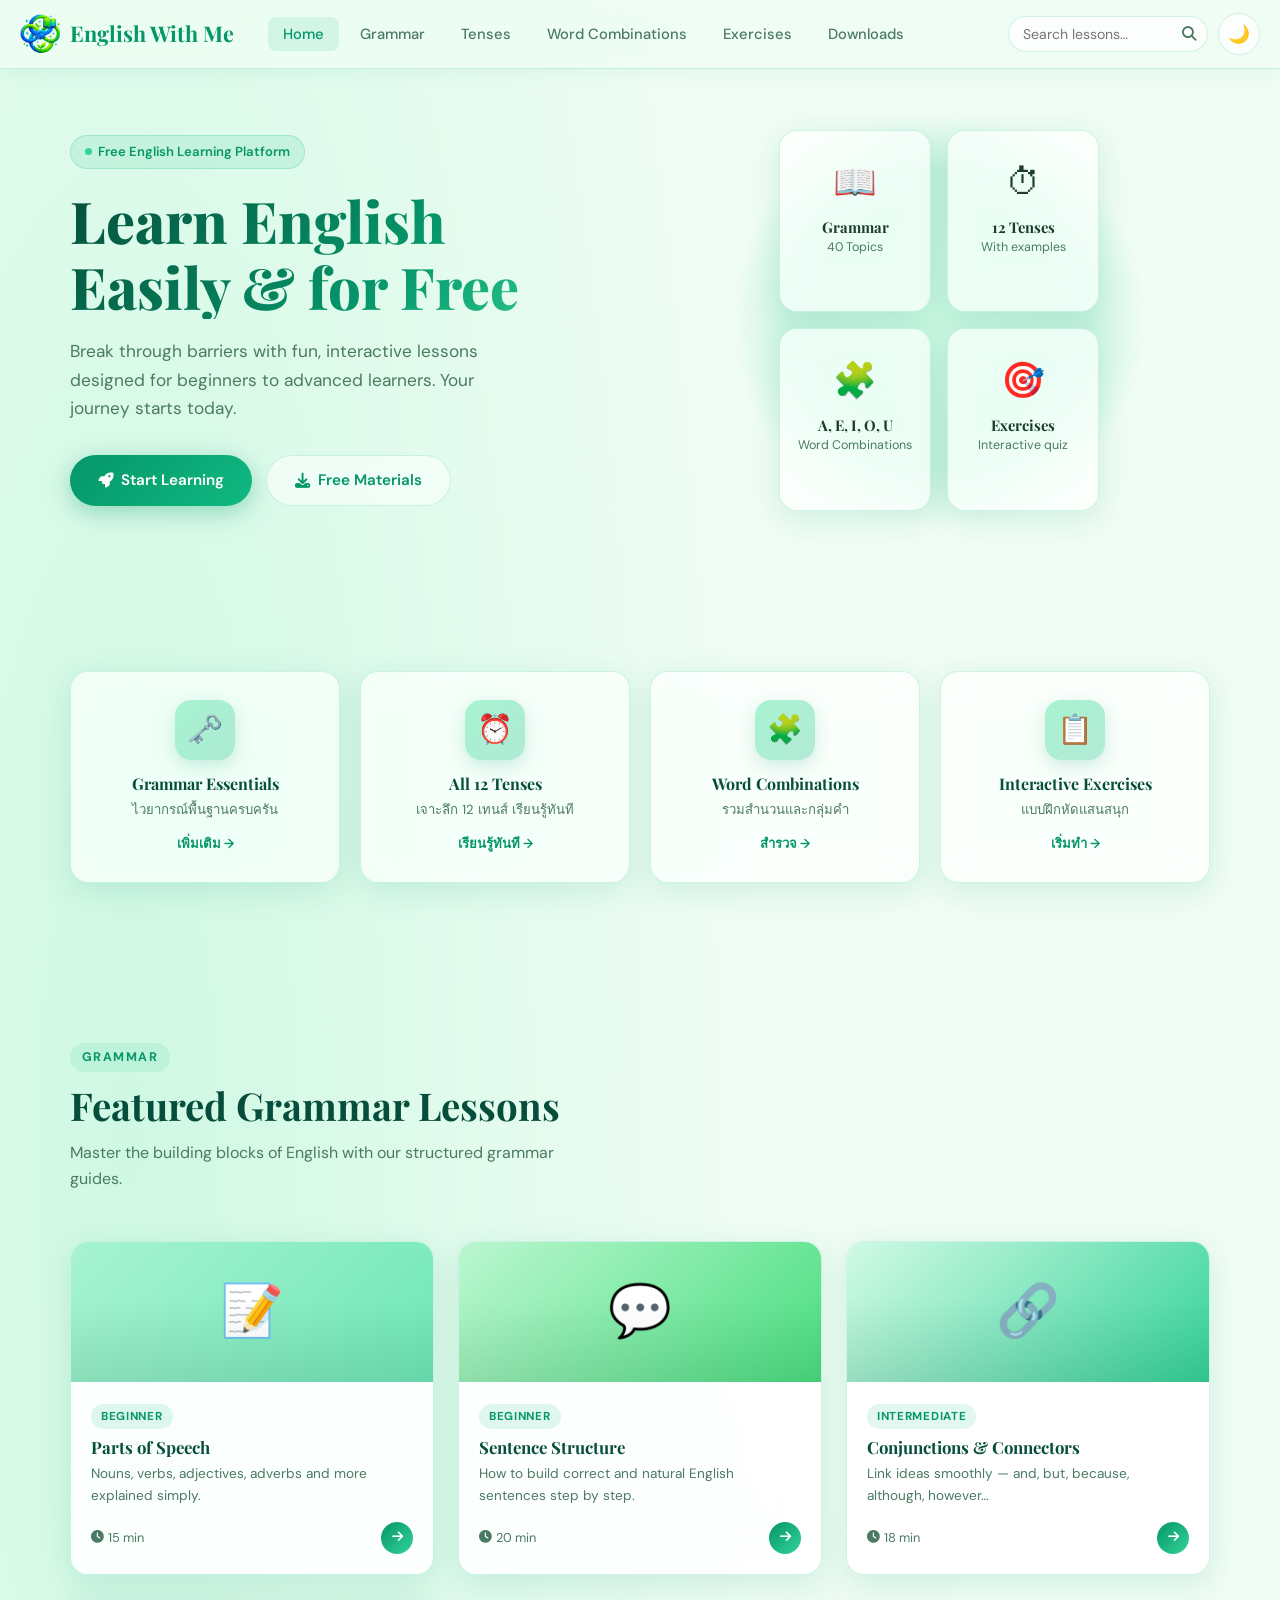
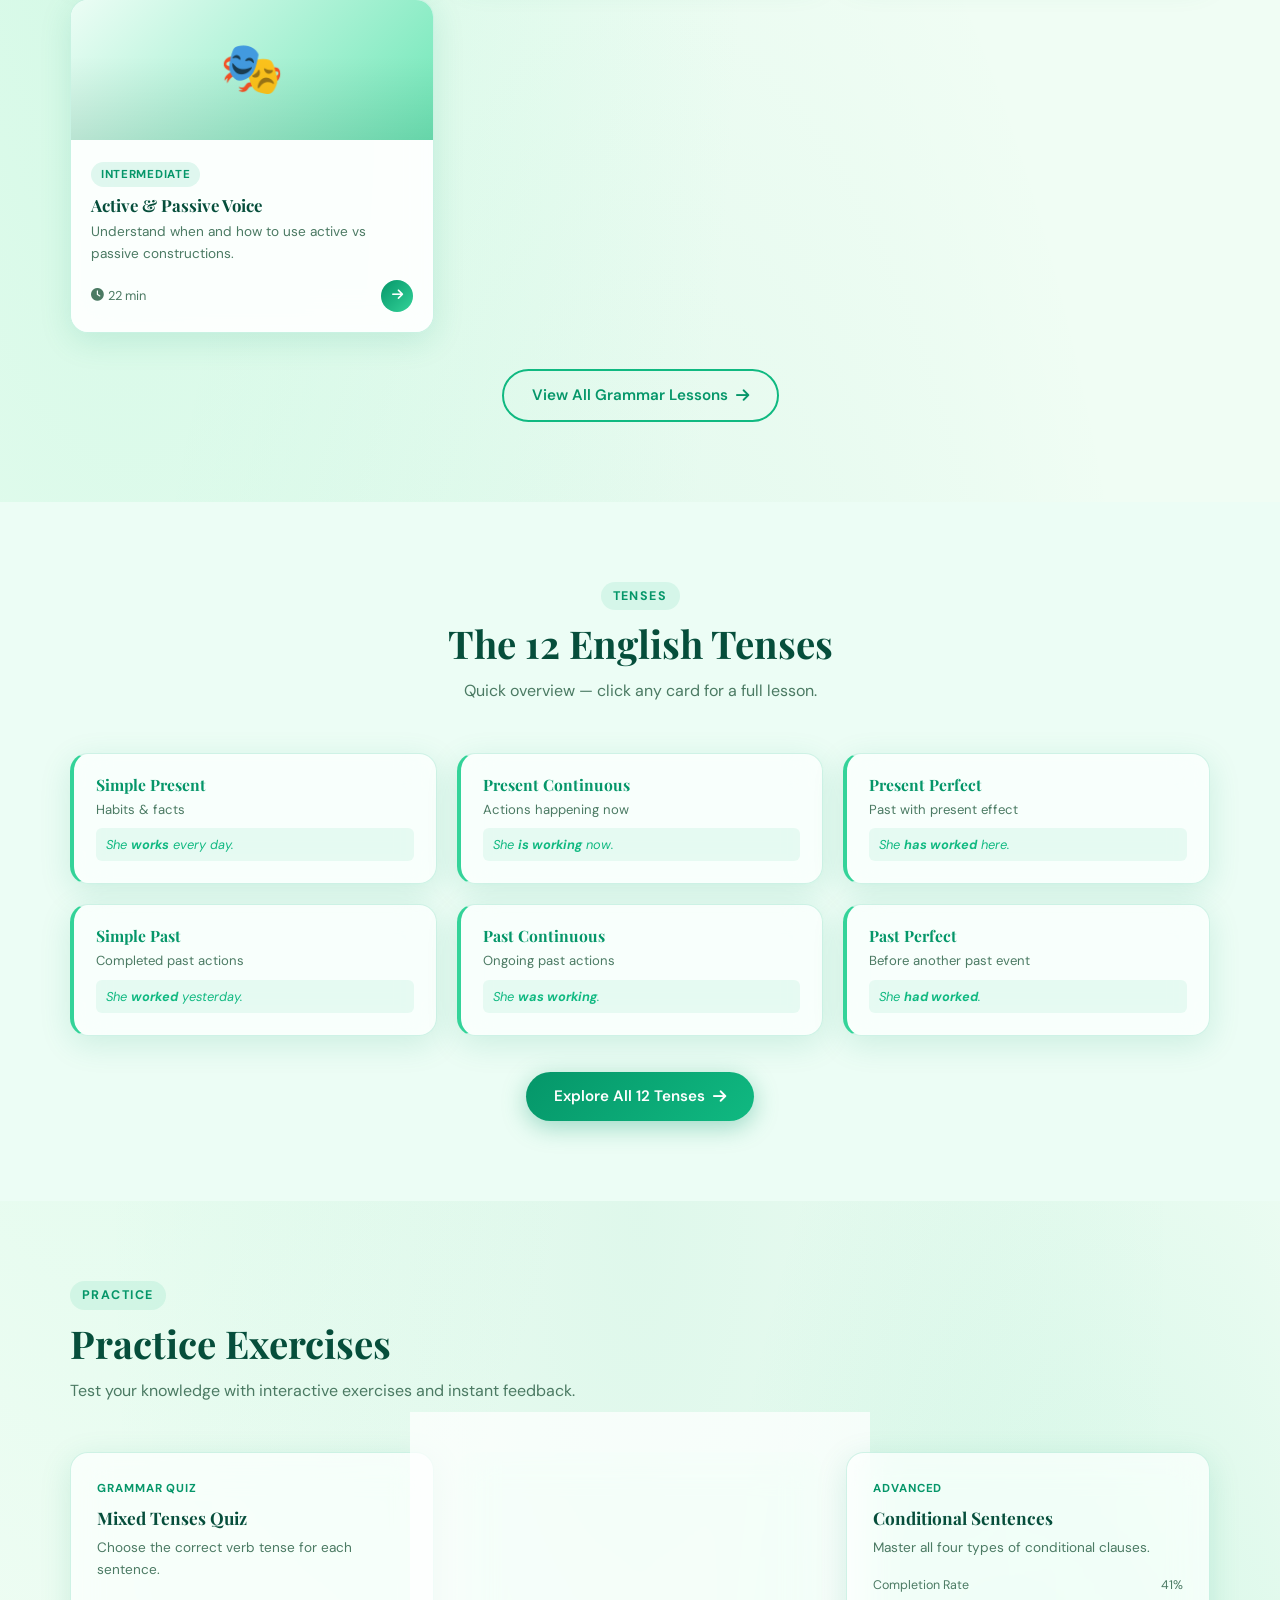
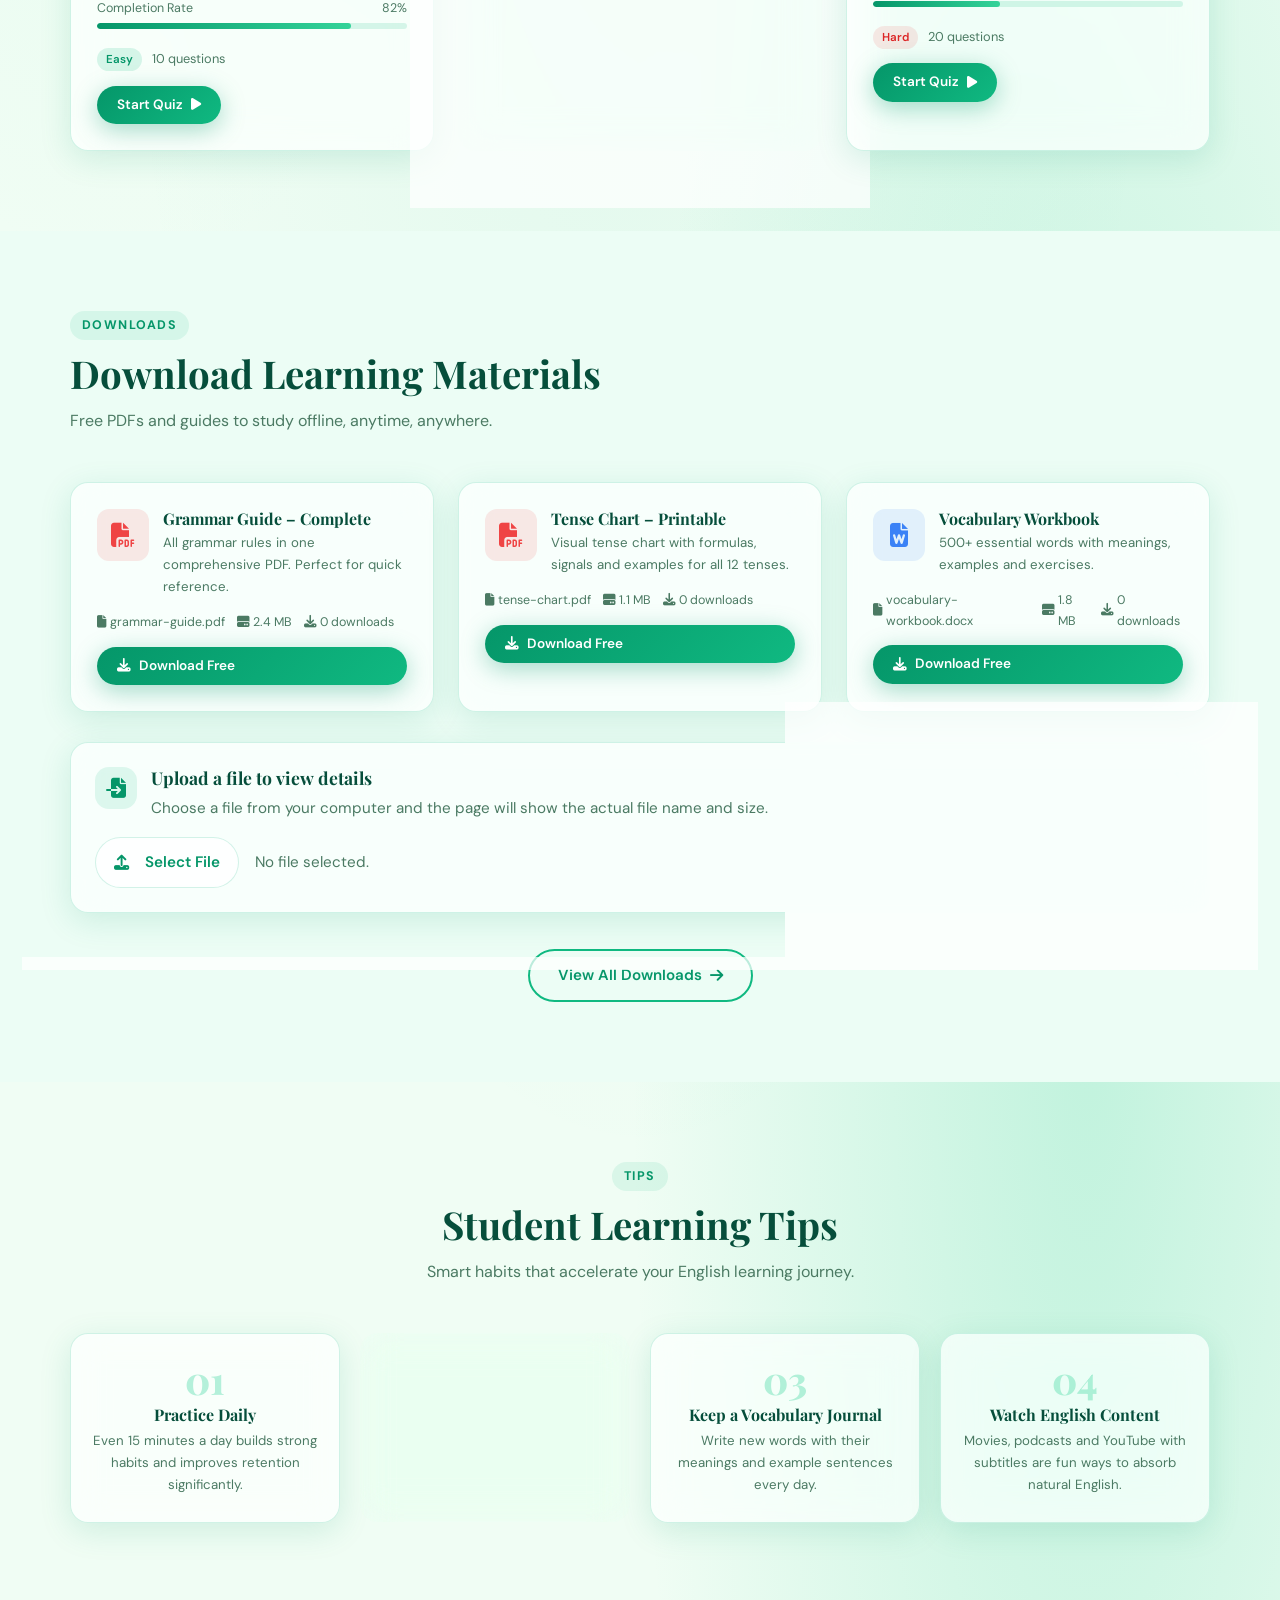
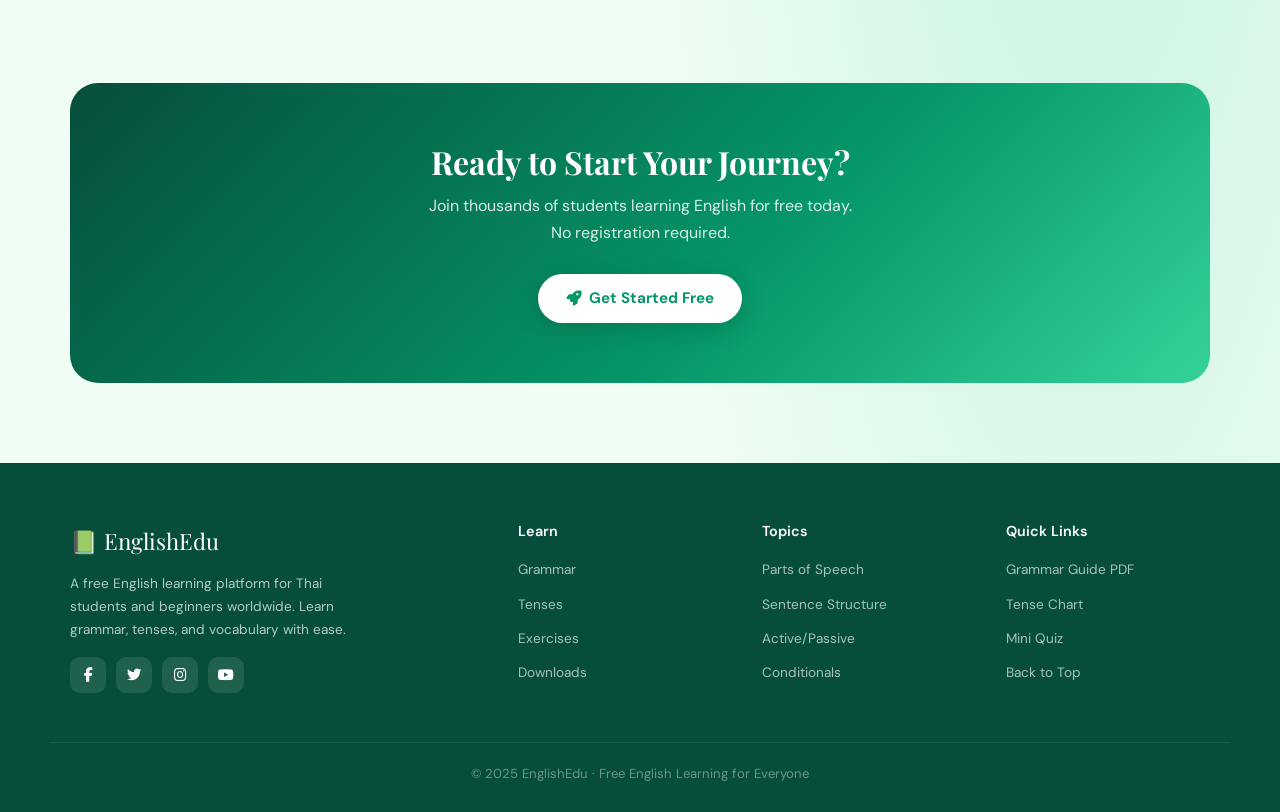
==== commit b109c3ec: "improve1" ====
--- a/index.html
+++ b/index.html
@@ -3,16 +3,13 @@
   <head>
     <meta charset="UTF-8" />
     <meta name="viewport" content="width=device-width, initial-scale=1.0" />
-    <title>EnglishEdu – Learn English Free</title>
+    <title>English With Me</title>
+    <link rel="icon" type="image/x-icon" href="image/e-logo.png"/>
     <meta
       name="description"
       content="Learn English grammar, tenses, vocabulary and more with free interactive lessons."
     />
-    <link rel="stylesheet" href="style.css" />
-    <link
-      rel="icon"
-      href="data:image/svg+xml,<svg xmlns='http://www.w3.org/2000/svg' viewBox='0 0 100 100'><text y='.9em' font-size='90'>📗</text></svg>"
-    />
+    <link rel="stylesheet" href="css/index.css" />
     <!-- Font Awesome -->
     <link
       rel="stylesheet"
@@ -24,8 +21,8 @@
     <nav class="navbar">
       <div class="navbar-inner">
         <a href="index.html" class="nav-logo">
-          <div class="logo-icon">📗</div>
-          EnglishEdu
+          <div class="logo-icon"><img src="image/e-logo.png" alt=""></div>
+          English With Me
         </a>
         <ul class="nav-links">
           <li><a href="index.html">Home</a></li>
@@ -56,6 +53,7 @@
         <a href="index.html">🏠 Home</a>
         <a href="grammar.html">📖 Grammar</a>
         <a href="tenses.html">⏱ Tenses</a>
+        <a href="word-combi.html">🧩 Word Combinations</a>
         <a href="exercises.html">✏️ Exercises</a>
         <a href="downloads.html">📥 Downloads</a>
       </div>
@@ -82,30 +80,6 @@
             <a href="downloads.html" class="btn btn-ghost"
               ><i class="fa fa-download"></i> Free Materials</a
             >
-          </div>
-          <div class="hero-stats reveal reveal-delay-4">
-            <div class="hero-stat">
-              <div class="num">
-                <span class="count-up" data-target="12000" data-suffix="+"
-                  >0+</span
-                >
-              </div>
-              <div class="lbl">Students</div>
-            </div>
-            <div class="hero-stat">
-              <div class="num">
-                <span class="count-up" data-target="120" data-suffix="+"
-                  >0+</span
-                >
-              </div>
-              <div class="lbl">Lessons</div>
-            </div>
-            <div class="hero-stat">
-              <div class="num">
-                <span class="count-up" data-target="48" data-suffix="">0</span>
-              </div>
-              <div class="lbl">PDF Files</div>
-            </div>
           </div>
         </div>
 
--- a/css/index.css
+++ b/css/index.css
@@ -0,0 +1,1282 @@
+/* ============================================
+   EnglishEdu – Global Stylesheet
+   Theme: Emerald & Mint Glassmorphism
+   ============================================ */
+
+@import url("https://fonts.googleapis.com/css2?family=Playfair+Display:wght@700;800&family=DM+Sans:ital,opsz,wght@0,9..40,300;0,9..40,400;0,9..40,500;0,9..40,600;1,9..40,300&display=swap");
+
+/* ── CSS Variables ── */
+:root {
+  --clr-bg: #f0fdf4;
+  --clr-bg2: #ecfdf5;
+  --clr-surface: rgba(255, 255, 255, 0.72);
+  --clr-border: rgba(16, 185, 129, 0.18);
+  --clr-primary: #059669;
+  --clr-primary2: #10b981;
+  --clr-accent: #34d399;
+  --clr-mint: #a7f3d0;
+  --clr-dark: #064e3b;
+  --clr-text: #1c3d2e;
+  --clr-muted: #4b7a63;
+  --clr-white: #ffffff;
+  --shadow-sm: 0 2px 12px rgba(5, 150, 105, 0.1);
+  --shadow-md: 0 8px 32px rgba(5, 150, 105, 0.14);
+  --shadow-lg: 0 20px 60px rgba(5, 150, 105, 0.18);
+  --radius-sm: 10px;
+  --radius-md: 18px;
+  --radius-lg: 28px;
+  --radius-xl: 40px;
+  --transition: 0.32s cubic-bezier(0.4, 0, 0.2, 1);
+  --font-display: "Playfair Display", Georgia, serif;
+  --font-body: "DM Sans", system-ui, sans-serif;
+}
+
+/* Dark mode */
+[data-theme="dark"] {
+  --clr-bg: #0a1f14;
+  --clr-bg2: #0d2a1b;
+  --clr-surface: rgba(10, 40, 25, 0.8);
+  --clr-border: rgba(52, 211, 153, 0.18);
+  --clr-text: #d1fae5;
+  --clr-muted: #6ee7b7;
+  --clr-white: #1a3328;
+}
+
+/* ── Reset & Base ── */
+*,
+*::before,
+*::after {
+  box-sizing: border-box;
+  margin: 0;
+  padding: 0;
+}
+html {
+  scroll-behavior: smooth;
+  font-size: 16px;
+}
+body {
+  font-family: var(--font-body);
+  background: var(--clr-bg);
+  color: var(--clr-text);
+  line-height: 1.65;
+  transition:
+    background var(--transition),
+    color var(--transition);
+  overflow-x: hidden;
+}
+img {
+  max-width: 100%;
+  display: block;
+}
+a {
+  text-decoration: none;
+  color: inherit;
+}
+ul {
+  list-style: none;
+}
+
+/* ── Scrollbar ── */
+::-webkit-scrollbar {
+  width: 7px;
+}
+::-webkit-scrollbar-track {
+  background: var(--clr-bg);
+}
+::-webkit-scrollbar-thumb {
+  background: var(--clr-accent);
+  border-radius: 8px;
+}
+
+/* ── Typography ── */
+h1,
+h2,
+h3,
+h4 {
+  font-family: var(--font-display);
+  line-height: 1.2;
+  color: var(--clr-dark);
+}
+[data-theme="dark"] h1,
+[data-theme="dark"] h2,
+[data-theme="dark"] h3,
+[data-theme="dark"] h4 {
+  color: var(--clr-accent);
+}
+
+/* ── Layout ── */
+.container {
+  max-width: 1180px;
+  margin: 0 auto;
+  padding: 0 20px;
+}
+section {
+  padding: 80px 0;
+}
+
+/* ── Glassmorphism Card ── */
+.glass {
+  background: var(--clr-surface);
+  backdrop-filter: blur(18px) saturate(1.6);
+  -webkit-backdrop-filter: blur(18px) saturate(1.6);
+  border: 1px solid var(--clr-border);
+  border-radius: var(--radius-md);
+  box-shadow: var(--shadow-md);
+}
+
+/* ── Gradient Mesh Background ── */
+.mesh-bg {
+  background:
+    radial-gradient(
+      ellipse 70% 60% at 10% 20%,
+      rgba(167, 243, 208, 0.45) 0%,
+      transparent 70%
+    ),
+    radial-gradient(
+      ellipse 55% 50% at 85% 75%,
+      rgba(52, 211, 153, 0.25) 0%,
+      transparent 65%
+    ),
+    radial-gradient(
+      ellipse 60% 40% at 50% 50%,
+      rgba(16, 185, 129, 0.08) 0%,
+      transparent 70%
+    ),
+    var(--clr-bg);
+}
+
+/* ── Navbar ── */
+.navbar {
+  position: fixed;
+  top: 0;
+  left: 0;
+  right: 0;
+  z-index: 1000;
+  background: rgba(240, 253, 244, 0.88);
+  backdrop-filter: blur(20px) saturate(1.8);
+  -webkit-backdrop-filter: blur(20px) saturate(1.8);
+  border-bottom: 1px solid var(--clr-border);
+  box-shadow: 0 2px 20px rgba(5, 150, 105, 0.08);
+  transition:
+    background var(--transition),
+    box-shadow var(--transition);
+}
+[data-theme="dark"] .navbar {
+  background: rgba(10, 31, 20, 0.92);
+}
+.navbar-inner {
+  display: flex;
+  align-items: center;
+  gap: 10px;
+  height: 68px;
+  max-width: 1300px;
+  margin: 0 auto;
+  padding: 0 20px;
+}
+.nav-logo {
+  display: flex;
+  align-items: center;
+  gap: 10px;
+  font-family: var(--font-display);
+  font-size: 1.35rem;
+  font-weight: 700;
+  color: var(--clr-primary);
+}
+.nav-logo .logo-icon {
+  width: 40px;
+  height: 40px;
+  border-radius: 10px;
+  display: flex;
+  align-items: center;
+  justify-content: center;
+  font-size: 1.2rem;
+  color: #fff;
+}
+.nav-links {
+  display: flex;
+  gap: 6px;
+  margin-left: 24px;
+}
+.nav-links a {
+  padding: 7px 15px;
+  border-radius: 8px;
+  font-size: 0.92rem;
+  font-weight: 500;
+  color: var(--clr-muted);
+  transition:
+    background var(--transition),
+    color var(--transition);
+}
+.nav-links a:hover,
+.nav-links a.active {
+  background: rgba(16, 185, 129, 0.12);
+  color: var(--clr-primary);
+}
+.nav-right {
+  margin-left: auto;
+  display: flex;
+  align-items: center;
+  gap: 10px;
+}
+.search-wrap {
+  position: relative;
+  display: flex;
+  align-items: center;
+}
+.search-wrap input {
+  padding: 8px 36px 8px 14px;
+  border-radius: 22px;
+  border: 1.5px solid var(--clr-border);
+  background: var(--clr-surface);
+  font-family: var(--font-body);
+  font-size: 0.88rem;
+  color: var(--clr-text);
+  width: 200px;
+  outline: none;
+  transition:
+    border-color var(--transition),
+    width var(--transition),
+    box-shadow var(--transition);
+}
+.search-wrap input:focus {
+  border-color: var(--clr-primary2);
+  box-shadow: 0 0 0 3px rgba(16, 185, 129, 0.13);
+}
+.search-wrap .search-icon {
+  position: absolute;
+  right: 12px;
+  color: var(--clr-muted);
+  font-size: 0.9rem;
+  pointer-events: none;
+}
+.dark-toggle {
+  width: 42px;
+  height: 42px;
+  border-radius: 50%;
+  border: 1.5px solid var(--clr-border);
+  background: var(--clr-surface);
+  cursor: pointer;
+  display: flex;
+  align-items: center;
+  justify-content: center;
+  font-size: 1.1rem;
+  transition:
+    background var(--transition),
+    transform var(--transition);
+}
+.dark-toggle:hover {
+  background: rgba(16, 185, 129, 0.15);
+  transform: rotate(20deg);
+}
+.hamburger {
+  display: none;
+  flex-direction: column;
+  gap: 5px;
+  cursor: pointer;
+  padding: 6px;
+  background: none;
+  border: none;
+}
+.hamburger span {
+  display: block;
+  width: 22px;
+  height: 2px;
+  background: var(--clr-primary);
+  border-radius: 2px;
+  transition:
+    transform var(--transition),
+    opacity var(--transition);
+}
+.mobile-menu {
+  display: none;
+  flex-direction: column;
+  gap: 4px;
+  padding: 12px 20px 16px;
+  border-top: 1px solid var(--clr-border);
+  background: rgba(240, 253, 244, 0.97);
+}
+[data-theme="dark"] .mobile-menu {
+  background: rgba(10, 31, 20, 0.97);
+}
+.mobile-menu a {
+  padding: 10px 14px;
+  border-radius: 8px;
+  font-size: 0.95rem;
+  font-weight: 500;
+  color: var(--clr-muted);
+  transition:
+    background var(--transition),
+    color var(--transition);
+}
+.mobile-menu a:hover {
+  background: rgba(16, 185, 129, 0.12);
+  color: var(--clr-primary);
+}
+.mobile-menu.open {
+  display: flex;
+}
+
+/* ── Buttons ── */
+.btn {
+  display: inline-flex;
+  align-items: center;
+  gap: 8px;
+  padding: 12px 28px;
+  border-radius: 50px;
+  font-family: var(--font-body);
+  font-size: 0.95rem;
+  font-weight: 600;
+  cursor: pointer;
+  border: none;
+  transition:
+    transform var(--transition),
+    box-shadow var(--transition),
+    filter var(--transition);
+}
+.btn:hover {
+  transform: translateY(-2px);
+}
+.btn-primary {
+  background: linear-gradient(135deg, var(--clr-primary), var(--clr-primary2));
+  color: #fff;
+  box-shadow: 0 6px 24px rgba(5, 150, 105, 0.35);
+}
+.btn-primary:hover {
+  box-shadow: 0 10px 36px rgba(5, 150, 105, 0.45);
+  filter: brightness(1.06);
+}
+.btn-outline {
+  background: transparent;
+  color: var(--clr-primary);
+  border: 2px solid var(--clr-primary2);
+}
+.btn-outline:hover {
+  background: rgba(16, 185, 129, 0.1);
+}
+.btn-sm {
+  padding: 8px 20px;
+  font-size: 0.85rem;
+}
+.btn-ghost {
+  background: rgba(255, 255, 255, 0.55);
+  color: var(--clr-primary);
+  border: 1.5px solid var(--clr-border);
+  backdrop-filter: blur(8px);
+}
+.btn-ghost:hover {
+  background: rgba(255, 255, 255, 0.8);
+}
+
+/* ── Hero ── */
+.hero {
+  padding-top: 130px;
+  padding-bottom: 80px;
+  position: relative;
+  overflow: hidden;
+}
+.hero-inner {
+  display: grid;
+  grid-template-columns: 1fr 1fr;
+  gap: 56px;
+  align-items: center;
+}
+.hero-tag {
+  display: inline-flex;
+  align-items: center;
+  gap: 6px;
+  background: rgba(16, 185, 129, 0.12);
+  color: var(--clr-primary);
+  border: 1px solid rgba(16, 185, 129, 0.22);
+  border-radius: 50px;
+  padding: 5px 14px;
+  font-size: 0.82rem;
+  font-weight: 600;
+  margin-bottom: 18px;
+}
+.hero-tag .dot {
+  width: 7px;
+  height: 7px;
+  border-radius: 50%;
+  background: var(--clr-accent);
+  animation: pulse 1.8s infinite;
+}
+@keyframes pulse {
+  0%,
+  100% {
+    opacity: 1;
+    transform: scale(1);
+  }
+  50% {
+    opacity: 0.5;
+    transform: scale(1.4);
+  }
+}
+.hero h1 {
+  font-size: clamp(2.2rem, 5vw, 3.6rem);
+  font-weight: 800;
+  background: linear-gradient(
+    135deg,
+    var(--clr-dark) 0%,
+    var(--clr-primary) 60%,
+    var(--clr-accent) 100%
+  );
+  -webkit-background-clip: text;
+  -webkit-text-fill-color: transparent;
+  background-clip: text;
+  margin-bottom: 18px;
+  line-height: 1.15;
+}
+[data-theme="dark"] .hero h1 {
+  background: linear-gradient(
+    135deg,
+    #a7f3d0 0%,
+    var(--clr-accent) 60%,
+    #fff 100%
+  );
+  -webkit-background-clip: text;
+  background-clip: text;
+}
+.hero p {
+  font-size: 1.08rem;
+  color: var(--clr-muted);
+  max-width: 420px;
+  margin-bottom: 32px;
+}
+.hero-btns {
+  display: flex;
+  gap: 14px;
+  flex-wrap: wrap;
+}
+.hero-stats {
+  display: flex;
+  gap: 28px;
+  margin-top: 40px;
+  padding-top: 28px;
+  border-top: 1px solid var(--clr-border);
+}
+.hero-stat {
+  text-align: left;
+}
+.hero-stat .num {
+  font-family: var(--font-display);
+  font-size: 1.8rem;
+  font-weight: 800;
+  color: var(--clr-primary);
+}
+.hero-stat .lbl {
+  font-size: 0.82rem;
+  color: var(--clr-muted);
+}
+.hero-visual {
+  position: relative;
+  display: flex;
+  justify-content: center;
+  align-items: center;
+}
+.hero-blob {
+  width: 420px;
+  height: 420px;
+  border-radius: 50%;
+  background: radial-gradient(
+    circle,
+    rgba(167, 243, 208, 0.5) 0%,
+    rgba(52, 211, 153, 0.2) 50%,
+    transparent 70%
+  );
+  position: absolute;
+  animation: blobPulse 6s ease-in-out infinite;
+}
+@keyframes blobPulse {
+  0%,
+  100% {
+    transform: scale(1) rotate(0deg);
+  }
+  33% {
+    transform: scale(1.08) rotate(8deg);
+  }
+  66% {
+    transform: scale(0.95) rotate(-5deg);
+  }
+}
+.hero-cards-grid {
+  position: relative;
+  display: grid;
+  grid-template-columns: 1fr 1fr;
+  gap: 16px;
+  z-index: 1;
+}
+.h-card {
+  padding: 22px 18px;
+  border-radius: 18px;
+  text-align: center;
+  animation: floatCard 4s ease-in-out infinite;
+}
+.h-card:nth-child(2) {
+  animation-delay: 0.6s;
+}
+.h-card:nth-child(3) {
+  animation-delay: 1.1s;
+}
+.h-card:nth-child(4) {
+  animation-delay: 1.7s;
+}
+@keyframes floatCard {
+  0%,
+  100% {
+    transform: translateY(0);
+  }
+  50% {
+    transform: translateY(-8px);
+  }
+}
+.h-card .icon {
+  font-size: 2.2rem;
+  margin-bottom: 8px;
+}
+.h-card h4 {
+  font-size: 0.92rem;
+  color: var(--clr-text);
+}
+.h-card p {
+  font-size: 0.78rem;
+  color: var(--clr-muted);
+}
+
+/* ── Section Headers ── */
+.section-label {
+  display: inline-block;
+  font-size: 0.78rem;
+  font-weight: 700;
+  letter-spacing: 0.12em;
+  text-transform: uppercase;
+  color: var(--clr-primary);
+  background: rgba(16, 185, 129, 0.1);
+  padding: 4px 12px;
+  border-radius: 50px;
+  margin-bottom: 10px;
+}
+.section-title {
+  font-size: clamp(1.7rem, 3vw, 2.4rem);
+  margin-bottom: 12px;
+}
+.section-sub {
+  color: var(--clr-muted);
+  max-width: 520px;
+  font-size: 1rem;
+}
+.section-head {
+  margin-bottom: 48px;
+}
+.section-head.center {
+  text-align: center;
+}
+.section-head.center .section-sub {
+  margin: 0 auto;
+}
+
+/* ── Lesson Cards ── */
+.cards-grid {
+  display: grid;
+  grid-template-columns: repeat(auto-fill, minmax(280px, 1fr));
+  gap: 24px;
+}
+.lesson-card {
+  border-radius: var(--radius-md);
+  overflow: hidden;
+  cursor: pointer;
+  transition:
+    transform var(--transition),
+    box-shadow var(--transition);
+  position: relative;
+}
+.lesson-card:hover {
+  transform: translateY(-6px);
+  box-shadow: var(--shadow-lg);
+}
+.card-top {
+  height: 140px;
+  display: flex;
+  align-items: center;
+  justify-content: center;
+  font-size: 3.2rem;
+  position: relative;
+  overflow: hidden;
+}
+.card-top::after {
+  content: "";
+  position: absolute;
+  inset: 0;
+  background: linear-gradient(180deg, transparent 40%, rgba(0, 0, 0, 0.08));
+}
+.card-body {
+  padding: 20px;
+  background: var(--clr-surface);
+}
+.card-badge {
+  font-size: 0.72rem;
+  font-weight: 700;
+  letter-spacing: 0.06em;
+  text-transform: uppercase;
+  padding: 3px 10px;
+  border-radius: 50px;
+  background: rgba(16, 185, 129, 0.12);
+  color: var(--clr-primary);
+  display: inline-block;
+  margin-bottom: 8px;
+}
+.card-body h3 {
+  font-size: 1.05rem;
+  margin-bottom: 6px;
+}
+.card-body p {
+  font-size: 0.85rem;
+  color: var(--clr-muted);
+  margin-bottom: 14px;
+}
+.card-footer {
+  display: flex;
+  align-items: center;
+  justify-content: space-between;
+}
+.card-meta {
+  font-size: 0.8rem;
+  color: var(--clr-muted);
+  display: flex;
+  align-items: center;
+  gap: 4px;
+}
+.card-arrow {
+  width: 32px;
+  height: 32px;
+  border-radius: 50%;
+  background: linear-gradient(135deg, var(--clr-primary), var(--clr-accent));
+  display: flex;
+  align-items: center;
+  justify-content: center;
+  color: #fff;
+  font-size: 0.8rem;
+  transition: transform var(--transition);
+}
+.lesson-card:hover .card-arrow {
+  transform: translateX(3px);
+}
+
+/* ── Feature Boxes (4-col) ── */
+.features-4 {
+  display: grid;
+  grid-template-columns: repeat(4, 1fr);
+  gap: 20px;
+}
+.feat-box {
+  padding: 28px 22px;
+  border-radius: var(--radius-md);
+  text-align: center;
+  cursor: pointer;
+  transition:
+    transform var(--transition),
+    box-shadow var(--transition);
+}
+.feat-box:hover {
+  transform: translateY(-5px);
+  box-shadow: var(--shadow-lg);
+}
+.feat-icon {
+  width: 60px;
+  height: 60px;
+  border-radius: 16px;
+  margin: 0 auto 14px;
+  display: flex;
+  align-items: center;
+  justify-content: center;
+  font-size: 1.8rem;
+  background: linear-gradient(135deg, var(--clr-mint), rgba(16, 185, 129, 0.3));
+  box-shadow: 0 6px 18px rgba(5, 150, 105, 0.18);
+}
+.feat-box h3 {
+  font-size: 1rem;
+  margin-bottom: 6px;
+}
+.feat-box p {
+  font-size: 0.82rem;
+  color: var(--clr-muted);
+}
+
+/* ── Tenses Table Card ── */
+.tense-grid {
+  display: grid;
+  grid-template-columns: repeat(3, 1fr);
+  gap: 20px;
+}
+.tense-card {
+  padding: 22px;
+  border-radius: var(--radius-md);
+  border-left: 4px solid var(--clr-accent);
+  transition:
+    transform var(--transition),
+    box-shadow var(--transition);
+}
+.tense-card:hover {
+  transform: translateY(-4px);
+  box-shadow: var(--shadow-md);
+}
+.tense-card h4 {
+  font-size: 0.98rem;
+  margin-bottom: 4px;
+  color: var(--clr-primary);
+}
+.tense-card p {
+  font-size: 0.82rem;
+  color: var(--clr-muted);
+}
+.tense-card .example {
+  margin-top: 8px;
+  font-size: 0.8rem;
+  font-style: italic;
+  color: var(--clr-primary2);
+  padding: 6px 10px;
+  border-radius: 6px;
+  background: rgba(16, 185, 129, 0.08);
+}
+
+/* ── Download Cards ── */
+.dl-grid {
+  display: grid;
+  grid-template-columns: repeat(auto-fill, minmax(300px, 1fr));
+  gap: 24px;
+}
+.dl-card {
+  padding: 26px;
+  border-radius: var(--radius-md);
+  display: flex;
+  flex-direction: column;
+  gap: 14px;
+  transition:
+    transform var(--transition),
+    box-shadow var(--transition);
+}
+.dl-card:hover {
+  transform: translateY(-5px);
+  box-shadow: var(--shadow-lg);
+}
+.dl-card-top {
+  display: flex;
+  align-items: flex-start;
+  gap: 14px;
+}
+.dl-icon {
+  width: 52px;
+  height: 52px;
+  flex-shrink: 0;
+  border-radius: 12px;
+  display: flex;
+  align-items: center;
+  justify-content: center;
+  font-size: 1.5rem;
+}
+.dl-icon.pdf {
+  background: rgba(239, 68, 68, 0.12);
+}
+.dl-icon.doc {
+  background: rgba(59, 130, 246, 0.12);
+}
+.dl-icon.ppt {
+  background: rgba(249, 115, 22, 0.12);
+}
+.dl-icon.mp3 {
+  background: rgba(168, 85, 247, 0.12);
+}
+.dl-info h3 {
+  font-size: 1rem;
+  margin-bottom: 4px;
+}
+.dl-info p {
+  font-size: 0.83rem;
+  color: var(--clr-muted);
+}
+.dl-meta {
+  display: flex;
+  gap: 12px;
+  font-size: 0.78rem;
+  color: var(--clr-muted);
+}
+.dl-meta span {
+  display: flex;
+  align-items: center;
+  gap: 4px;
+}
+
+/* ── Tips Section ── */
+.tips-grid {
+  display: grid;
+  grid-template-columns: repeat(auto-fill, minmax(240px, 1fr));
+  gap: 20px;
+}
+.tip-card {
+  padding: 26px 22px;
+  border-radius: var(--radius-md);
+  text-align: center;
+  transition:
+    transform var(--transition),
+    box-shadow var(--transition);
+}
+.tip-card:hover {
+  transform: translateY(-4px);
+  box-shadow: var(--shadow-md);
+}
+.tip-num {
+  font-family: var(--font-display);
+  font-size: 2.4rem;
+  font-weight: 800;
+  color: var(--clr-accent);
+  opacity: 0.35;
+  line-height: 1;
+}
+.tip-card h4 {
+  font-size: 1rem;
+  margin: 6px 0;
+}
+.tip-card p {
+  font-size: 0.83rem;
+  color: var(--clr-muted);
+}
+
+/* ── Exercise Cards ── */
+.ex-grid {
+  display: grid;
+  grid-template-columns: repeat(auto-fill, minmax(320px, 1fr));
+  gap: 24px;
+}
+.ex-card {
+  padding: 26px;
+  border-radius: var(--radius-md);
+}
+.ex-card .ex-type {
+  font-size: 0.72rem;
+  font-weight: 700;
+  letter-spacing: 0.08em;
+  text-transform: uppercase;
+  color: var(--clr-primary);
+  margin-bottom: 10px;
+}
+.ex-card h3 {
+  font-size: 1.08rem;
+  margin-bottom: 8px;
+}
+.ex-card p {
+  font-size: 0.85rem;
+  color: var(--clr-muted);
+  margin-bottom: 16px;
+}
+.ex-card .progress-wrap {
+  margin-bottom: 16px;
+}
+.ex-card .progress-label {
+  display: flex;
+  justify-content: space-between;
+  font-size: 0.78rem;
+  color: var(--clr-muted);
+  margin-bottom: 5px;
+}
+.progress-bar {
+  height: 6px;
+  border-radius: 3px;
+  background: rgba(16, 185, 129, 0.15);
+  overflow: hidden;
+}
+.progress-fill {
+  height: 100%;
+  border-radius: 3px;
+  background: linear-gradient(90deg, var(--clr-primary), var(--clr-accent));
+  transition: width 1.2s cubic-bezier(0.4, 0, 0.2, 1);
+}
+.diff-badge {
+  display: inline-block;
+  font-size: 0.72rem;
+  font-weight: 600;
+  padding: 2px 9px;
+  border-radius: 50px;
+  margin-right: 6px;
+}
+.diff-easy {
+  background: rgba(16, 185, 129, 0.15);
+  color: var(--clr-primary);
+}
+.diff-med {
+  background: rgba(245, 158, 11, 0.15);
+  color: #d97706;
+}
+.diff-hard {
+  background: rgba(239, 68, 68, 0.12);
+  color: #dc2626;
+}
+
+/* ── Page Hero (inner pages) ── */
+.page-hero {
+  padding-top: 130px;
+  padding-bottom: 56px;
+  background: linear-gradient(
+    135deg,
+    rgba(167, 243, 208, 0.3) 0%,
+    rgba(52, 211, 153, 0.1) 100%
+  );
+  text-align: center;
+}
+.page-hero h1 {
+  font-size: clamp(2rem, 4vw, 3rem);
+  margin-bottom: 12px;
+}
+.page-hero p {
+  color: var(--clr-muted);
+  max-width: 520px;
+  margin: 0 auto;
+}
+
+/* ── Filter Tabs ── */
+.filter-tabs {
+  display: flex;
+  gap: 8px;
+  flex-wrap: wrap;
+  margin-bottom: 36px;
+}
+.tab-btn {
+  padding: 8px 20px;
+  border-radius: 50px;
+  font-size: 0.88rem;
+  font-weight: 500;
+  border: 1.5px solid var(--clr-border);
+  background: var(--clr-surface);
+  color: var(--clr-muted);
+  cursor: pointer;
+  transition:
+    background var(--transition),
+    color var(--transition),
+    border-color var(--transition);
+}
+.tab-btn.active,
+.tab-btn:hover {
+  background: linear-gradient(135deg, var(--clr-primary), var(--clr-primary2));
+  color: #fff;
+  border-color: transparent;
+}
+
+/* ── Quiz Widget ── */
+.quiz-wrap {
+  max-width: 680px;
+  margin: 0 auto;
+}
+.quiz-card {
+  padding: 36px;
+  border-radius: var(--radius-lg);
+}
+.quiz-q {
+  font-size: 1.12rem;
+  font-weight: 600;
+  margin-bottom: 22px;
+}
+.quiz-options {
+  display: flex;
+  flex-direction: column;
+  gap: 12px;
+  margin-bottom: 24px;
+}
+.quiz-opt {
+  padding: 13px 18px;
+  border-radius: 10px;
+  border: 1.5px solid var(--clr-border);
+  cursor: pointer;
+  font-size: 0.92rem;
+  background: var(--clr-surface);
+  transition:
+    background var(--transition),
+    border-color var(--transition),
+    transform var(--transition);
+}
+.quiz-opt:hover {
+  border-color: var(--clr-primary2);
+  background: rgba(16, 185, 129, 0.07);
+  transform: translateX(4px);
+}
+.quiz-opt.correct {
+  border-color: var(--clr-primary);
+  background: rgba(16, 185, 129, 0.15);
+}
+.quiz-opt.wrong {
+  border-color: #f87171;
+  background: rgba(248, 113, 113, 0.1);
+}
+.quiz-progress {
+  text-align: center;
+  font-size: 0.85rem;
+  color: var(--clr-muted);
+  margin-bottom: 10px;
+}
+
+/* ── Grammar Pages ── */
+.grammar-topic {
+  padding: 28px;
+  border-radius: var(--radius-md);
+  margin-bottom: 24px;
+}
+.grammar-topic h3 {
+  font-size: 1.1rem;
+  margin-bottom: 10px;
+  display: flex;
+  align-items: center;
+  gap: 8px;
+}
+.grammar-topic .rule {
+  padding: 12px 16px;
+  border-radius: 8px;
+  background: rgba(16, 185, 129, 0.08);
+  border-left: 3px solid var(--clr-accent);
+  font-size: 0.88rem;
+  margin-bottom: 10px;
+}
+.grammar-topic .examples li {
+  font-size: 0.85rem;
+  color: var(--clr-muted);
+  margin-bottom: 4px;
+  padding-left: 14px;
+  position: relative;
+}
+.grammar-topic .examples li::before {
+  content: "→";
+  position: absolute;
+  left: 0;
+  color: var(--clr-accent);
+  font-size: 0.8rem;
+}
+
+/* ── Tenses Full Page ── */
+.tense-full-card {
+  padding: 28px;
+  border-radius: var(--radius-md);
+  margin-bottom: 20px;
+}
+.tense-full-card .t-header {
+  display: flex;
+  align-items: center;
+  gap: 14px;
+  margin-bottom: 18px;
+}
+.tense-num {
+  width: 44px;
+  height: 44px;
+  border-radius: 12px;
+  flex-shrink: 0;
+  background: linear-gradient(135deg, var(--clr-primary), var(--clr-accent));
+  color: #fff;
+  font-family: var(--font-display);
+  font-size: 1.1rem;
+  font-weight: 800;
+  display: flex;
+  align-items: center;
+  justify-content: center;
+}
+.tense-full-card h3 {
+  font-size: 1.1rem;
+}
+.tense-formula {
+  padding: 10px 16px;
+  border-radius: 8px;
+  font-size: 0.88rem;
+  font-weight: 600;
+  background: rgba(16, 185, 129, 0.1);
+  color: var(--clr-primary);
+  margin-bottom: 12px;
+  font-family: monospace;
+}
+.tense-examples {
+  display: grid;
+  grid-template-columns: 1fr 1fr;
+  gap: 8px;
+}
+.tense-examples .ex-item {
+  padding: 8px 12px;
+  border-radius: 8px;
+  font-size: 0.82rem;
+  background: var(--clr-bg);
+  color: var(--clr-text);
+  border: 1px solid var(--clr-border);
+}
+
+/* ── Gradient Banners ── */
+.cta-banner {
+  border-radius: var(--radius-lg);
+  padding: 60px 48px;
+  background: linear-gradient(
+    135deg,
+    var(--clr-dark) 0%,
+    var(--clr-primary) 60%,
+    var(--clr-accent) 100%
+  );
+  text-align: center;
+  color: #fff;
+}
+.cta-banner h2 {
+  font-size: 2rem;
+  color: #fff;
+  margin-bottom: 12px;
+}
+.cta-banner p {
+  opacity: 0.85;
+  max-width: 440px;
+  margin: 0 auto 28px;
+}
+
+/* ── Footer ── */
+footer {
+  background: var(--clr-dark);
+  color: rgba(255, 255, 255, 0.7);
+  padding: 60px 0 28px;
+}
+.footer-inner {
+  display: grid;
+  grid-template-columns: 2fr 1fr 1fr 1fr;
+  gap: 40px;
+  max-width: 1180px;
+  margin: 0 auto;
+  padding: 0 20px;
+}
+.footer-brand .logo {
+  font-family: var(--font-display);
+  font-size: 1.4rem;
+  color: #fff;
+  margin-bottom: 12px;
+}
+.footer-brand p {
+  font-size: 0.85rem;
+  line-height: 1.7;
+  max-width: 280px;
+}
+footer h4 {
+  font-size: 0.9rem;
+  font-weight: 600;
+  color: #fff;
+  margin-bottom: 16px;
+  font-family: var(--font-body);
+}
+footer ul li {
+  margin-bottom: 8px;
+}
+footer ul li a {
+  font-size: 0.85rem;
+  color: rgba(255, 255, 255, 0.65);
+  transition: color var(--transition);
+}
+footer ul li a:hover {
+  color: var(--clr-accent);
+}
+.social-row {
+  display: flex;
+  gap: 10px;
+  margin-top: 16px;
+}
+.social-btn {
+  width: 36px;
+  height: 36px;
+  border-radius: 10px;
+  background: rgba(255, 255, 255, 0.1);
+  display: flex;
+  align-items: center;
+  justify-content: center;
+  font-size: 0.9rem;
+  color: #fff;
+  transition:
+    background var(--transition),
+    transform var(--transition);
+}
+.social-btn:hover {
+  background: var(--clr-primary2);
+  transform: translateY(-2px);
+}
+.footer-bottom {
+  text-align: center;
+  margin-top: 48px;
+  padding-top: 20px;
+  border-top: 1px solid rgba(255, 255, 255, 0.08);
+  font-size: 0.82rem;
+  color: rgba(255, 255, 255, 0.4);
+  max-width: 1180px;
+  margin-left: auto;
+  margin-right: auto;
+  padding-left: 20px;
+  padding-right: 20px;
+}
+
+/* ── Scroll Animations ── */
+.reveal {
+  opacity: 0;
+  transform: translateY(28px);
+  transition:
+    opacity 0.7s cubic-bezier(0.4, 0, 0.2, 1),
+    transform 0.7s cubic-bezier(0.4, 0, 0.2, 1);
+}
+.reveal.visible {
+  opacity: 1;
+  transform: translateY(0);
+}
+.reveal-delay-1 {
+  transition-delay: 0.1s;
+}
+.reveal-delay-2 {
+  transition-delay: 0.2s;
+}
+.reveal-delay-3 {
+  transition-delay: 0.3s;
+}
+.reveal-delay-4 {
+  transition-delay: 0.4s;
+}
+
+/* ── Responsive ── */
+@media (max-width: 960px) {
+  .features-4 {
+    grid-template-columns: 1fr 1fr;
+  }
+  .tense-grid {
+    grid-template-columns: 1fr 1fr;
+  }
+  .footer-inner {
+    grid-template-columns: 1fr 1fr;
+  }
+  .hero-inner {
+    grid-template-columns: 1fr;
+    text-align: center;
+  }
+  .hero-visual {
+    display: none;
+  }
+  .hero-btns {
+    justify-content: center;
+  }
+  .hero-stats {
+    justify-content: center;
+  }
+}
+@media (max-width: 680px) {
+  .nav-links {
+    display: none;
+  }
+  .hamburger {
+    display: flex;
+  }
+  .search-wrap {
+    display: none;
+  }
+  .features-4 {
+    grid-template-columns: 1fr;
+  }
+  .tense-grid {
+    grid-template-columns: 1fr;
+  }
+  .footer-inner {
+    grid-template-columns: 1fr;
+  }
+  .tense-examples {
+    grid-template-columns: 1fr;
+  }
+  section {
+    padding: 56px 0;
+  }
+}
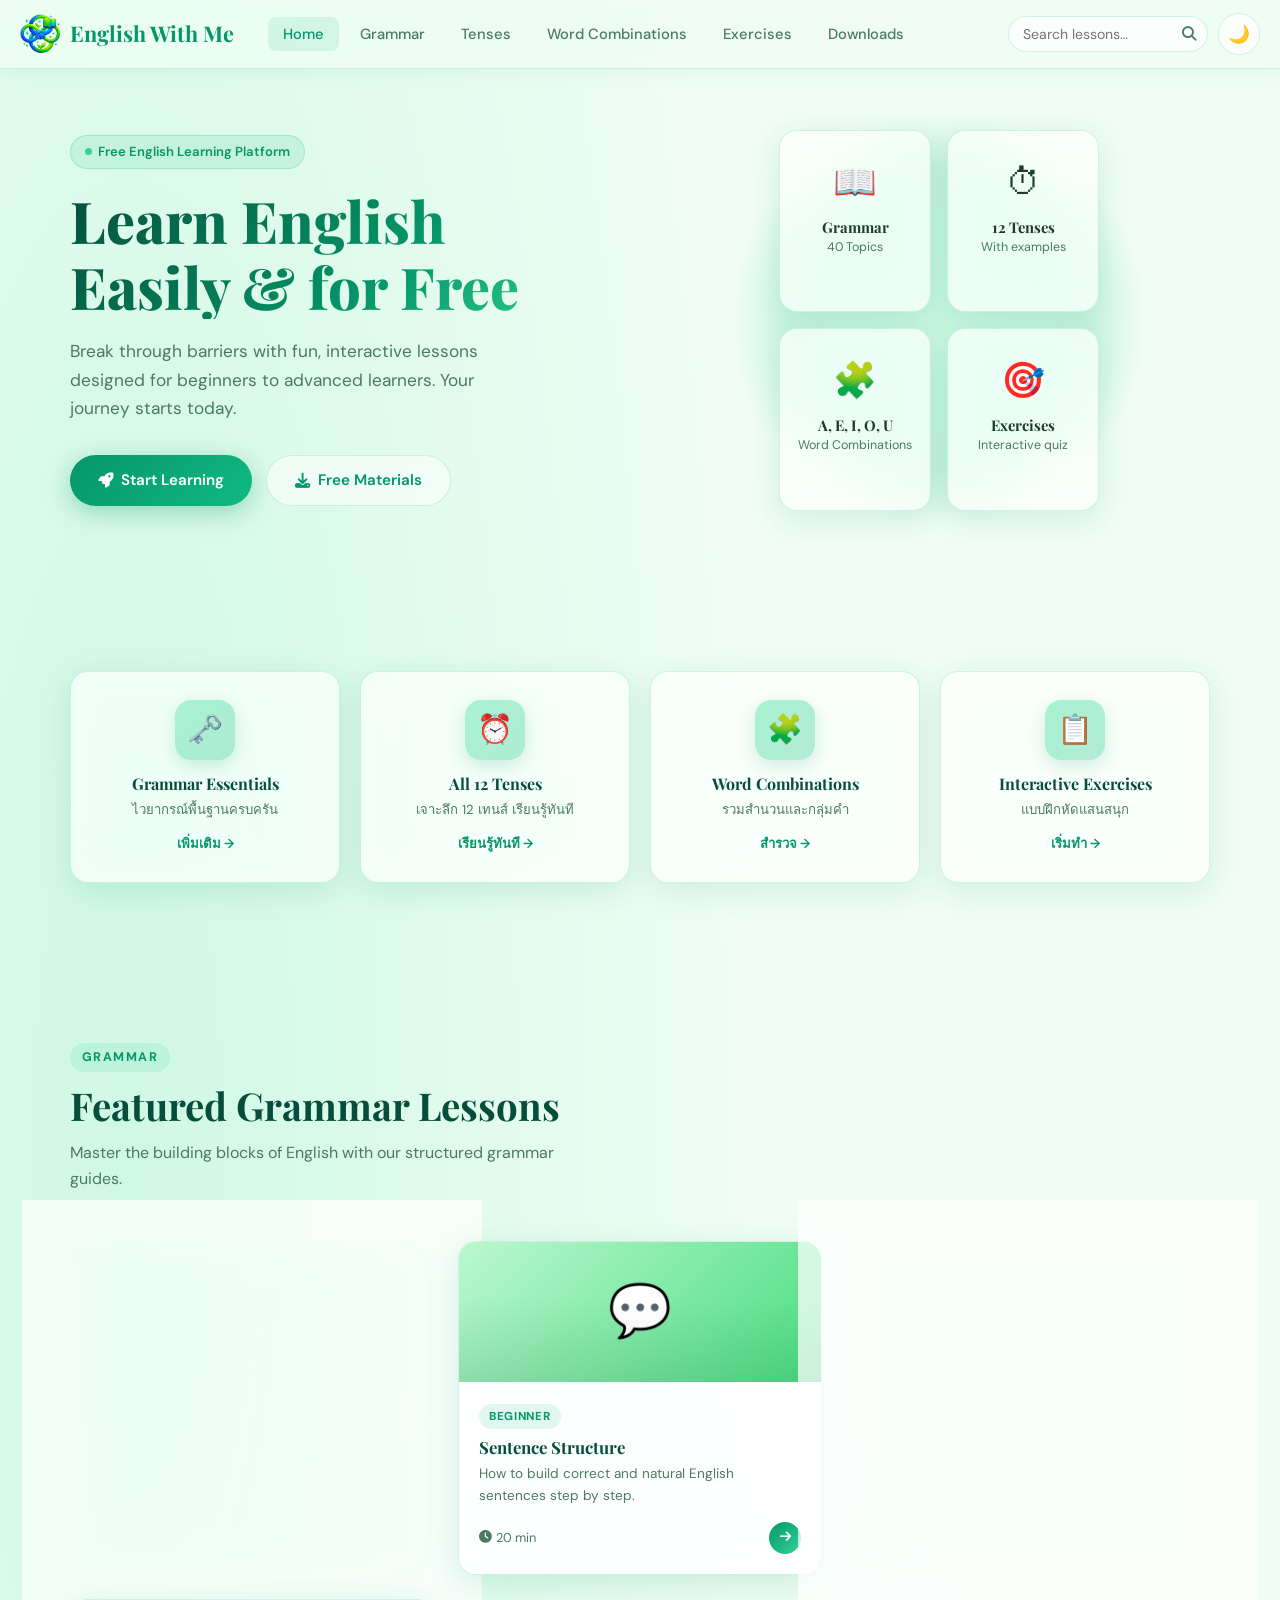
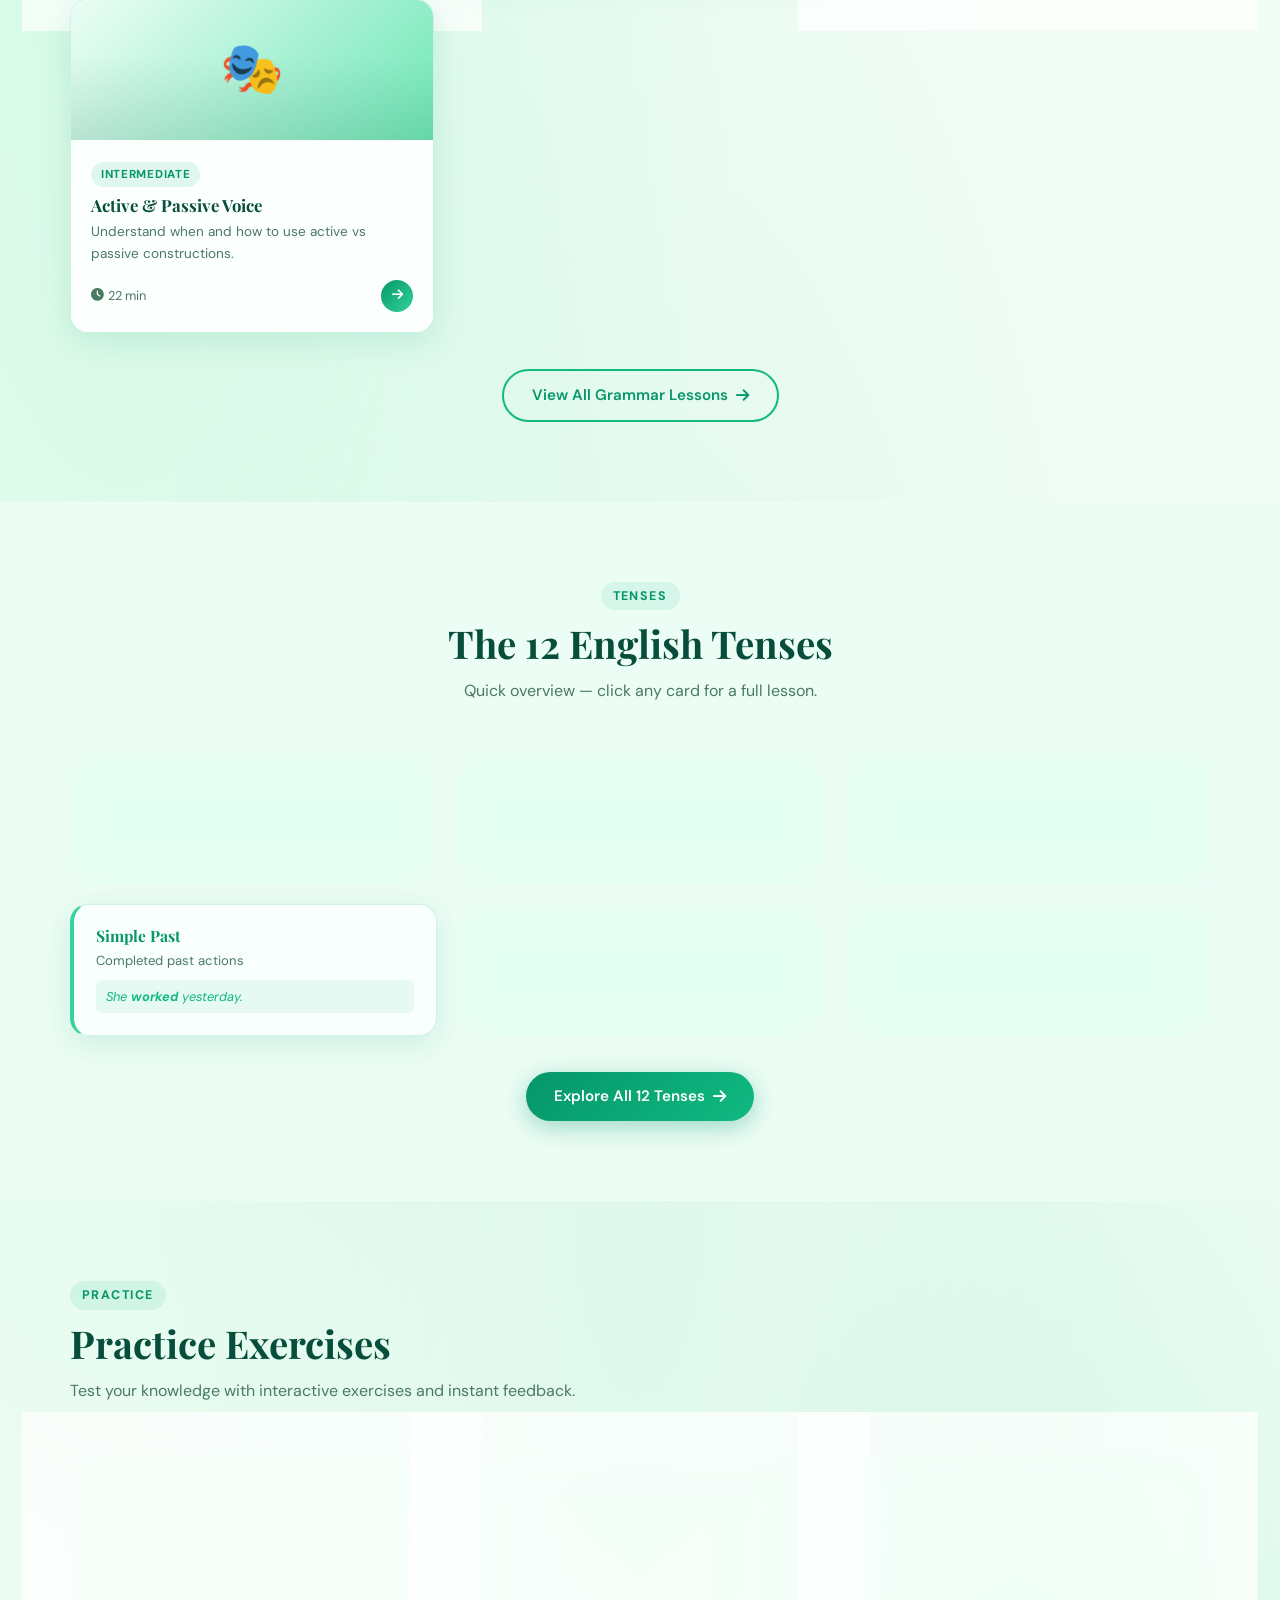
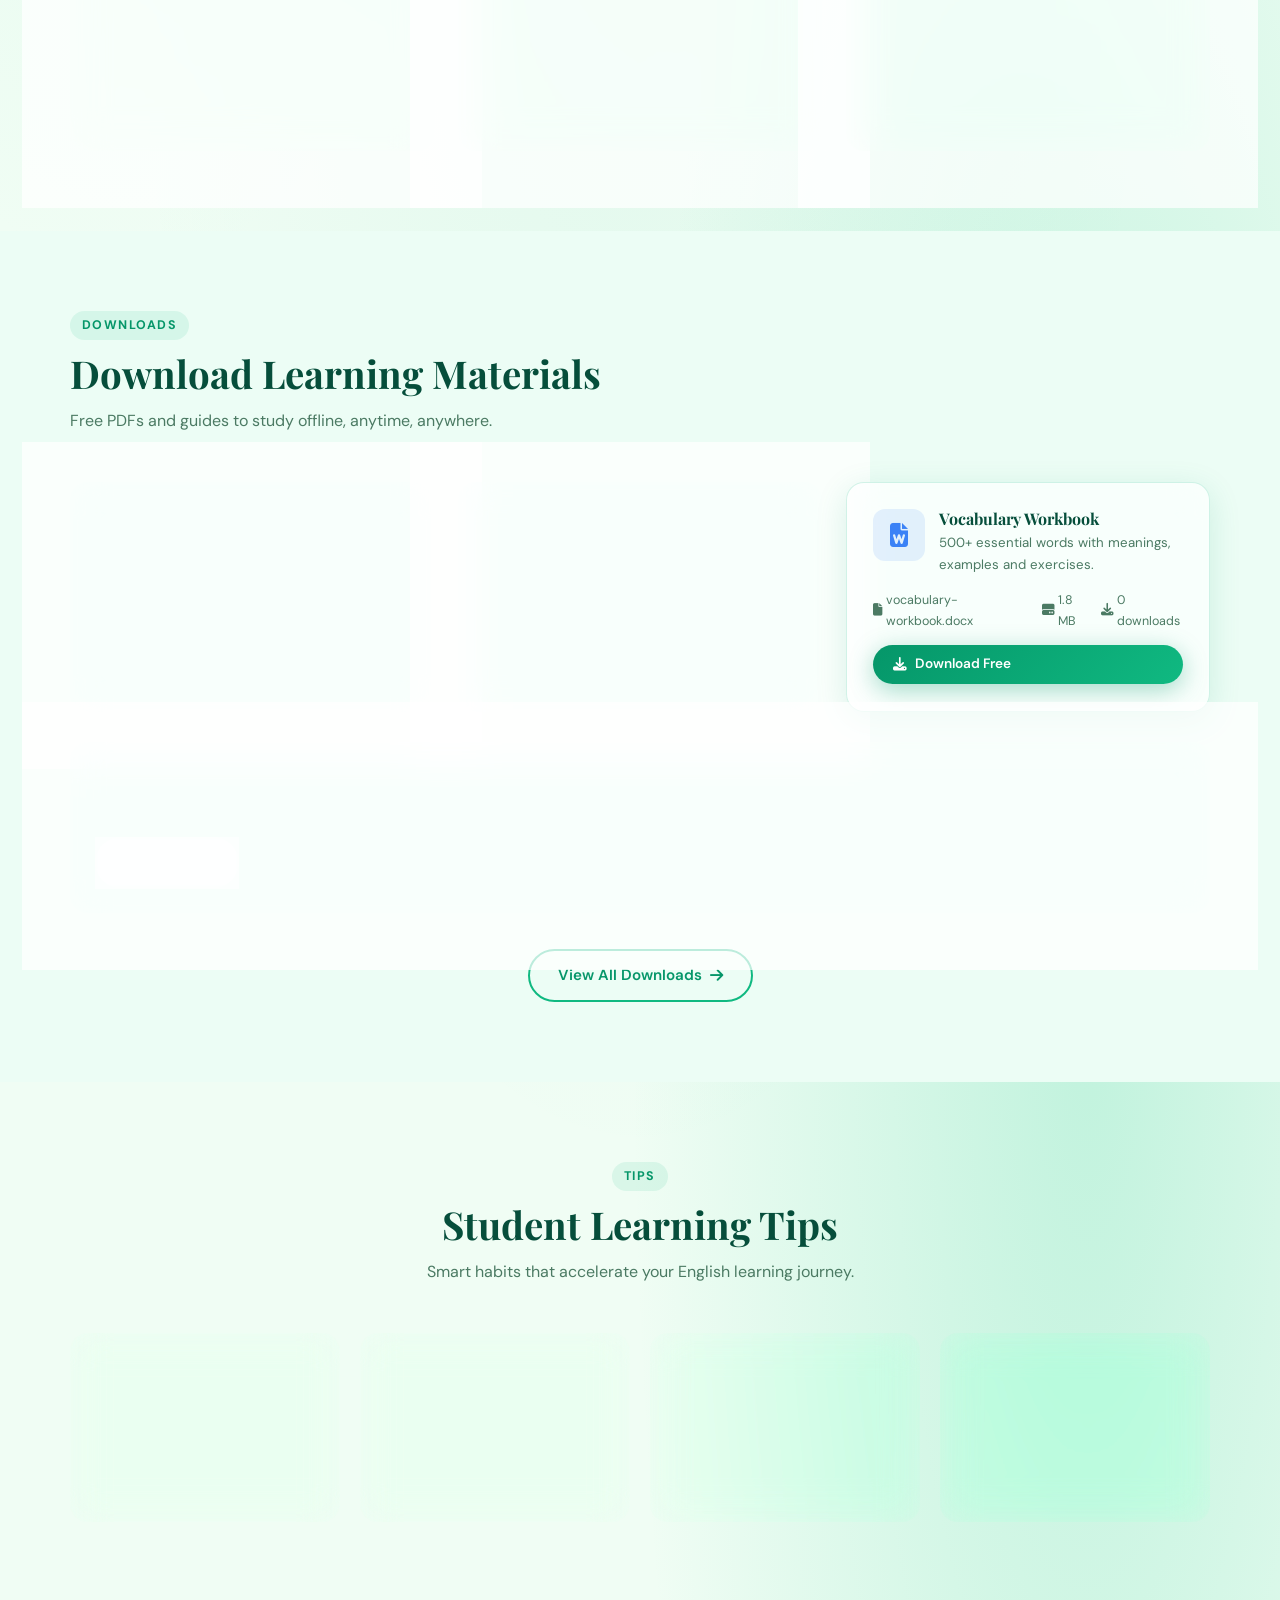
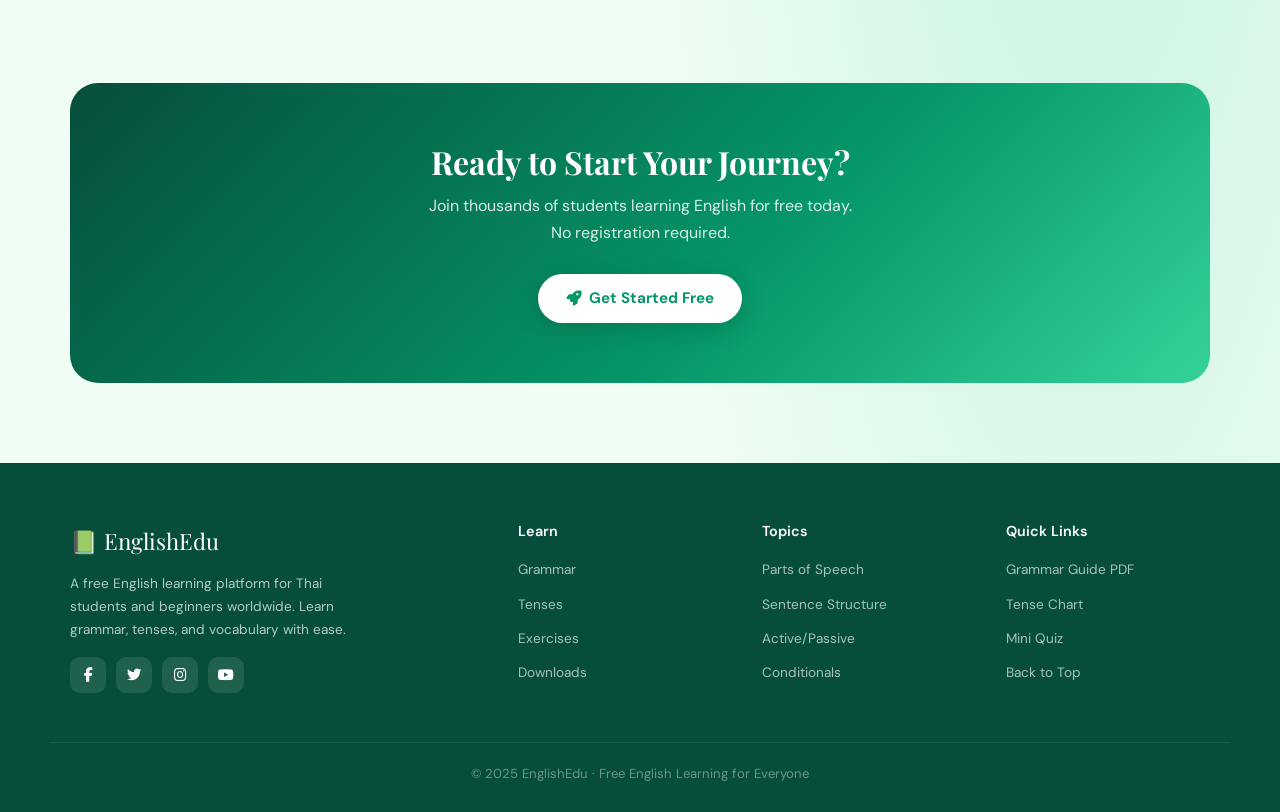
==== commit cc8a48a0: "improve grammar file" ====
--- a/index.html
+++ b/index.html
@@ -712,6 +712,6 @@
       </div>
     </footer>
 
-    <script src="script.js"></script>
+    <script src="js/index.js"></script>
   </body>
 </html>
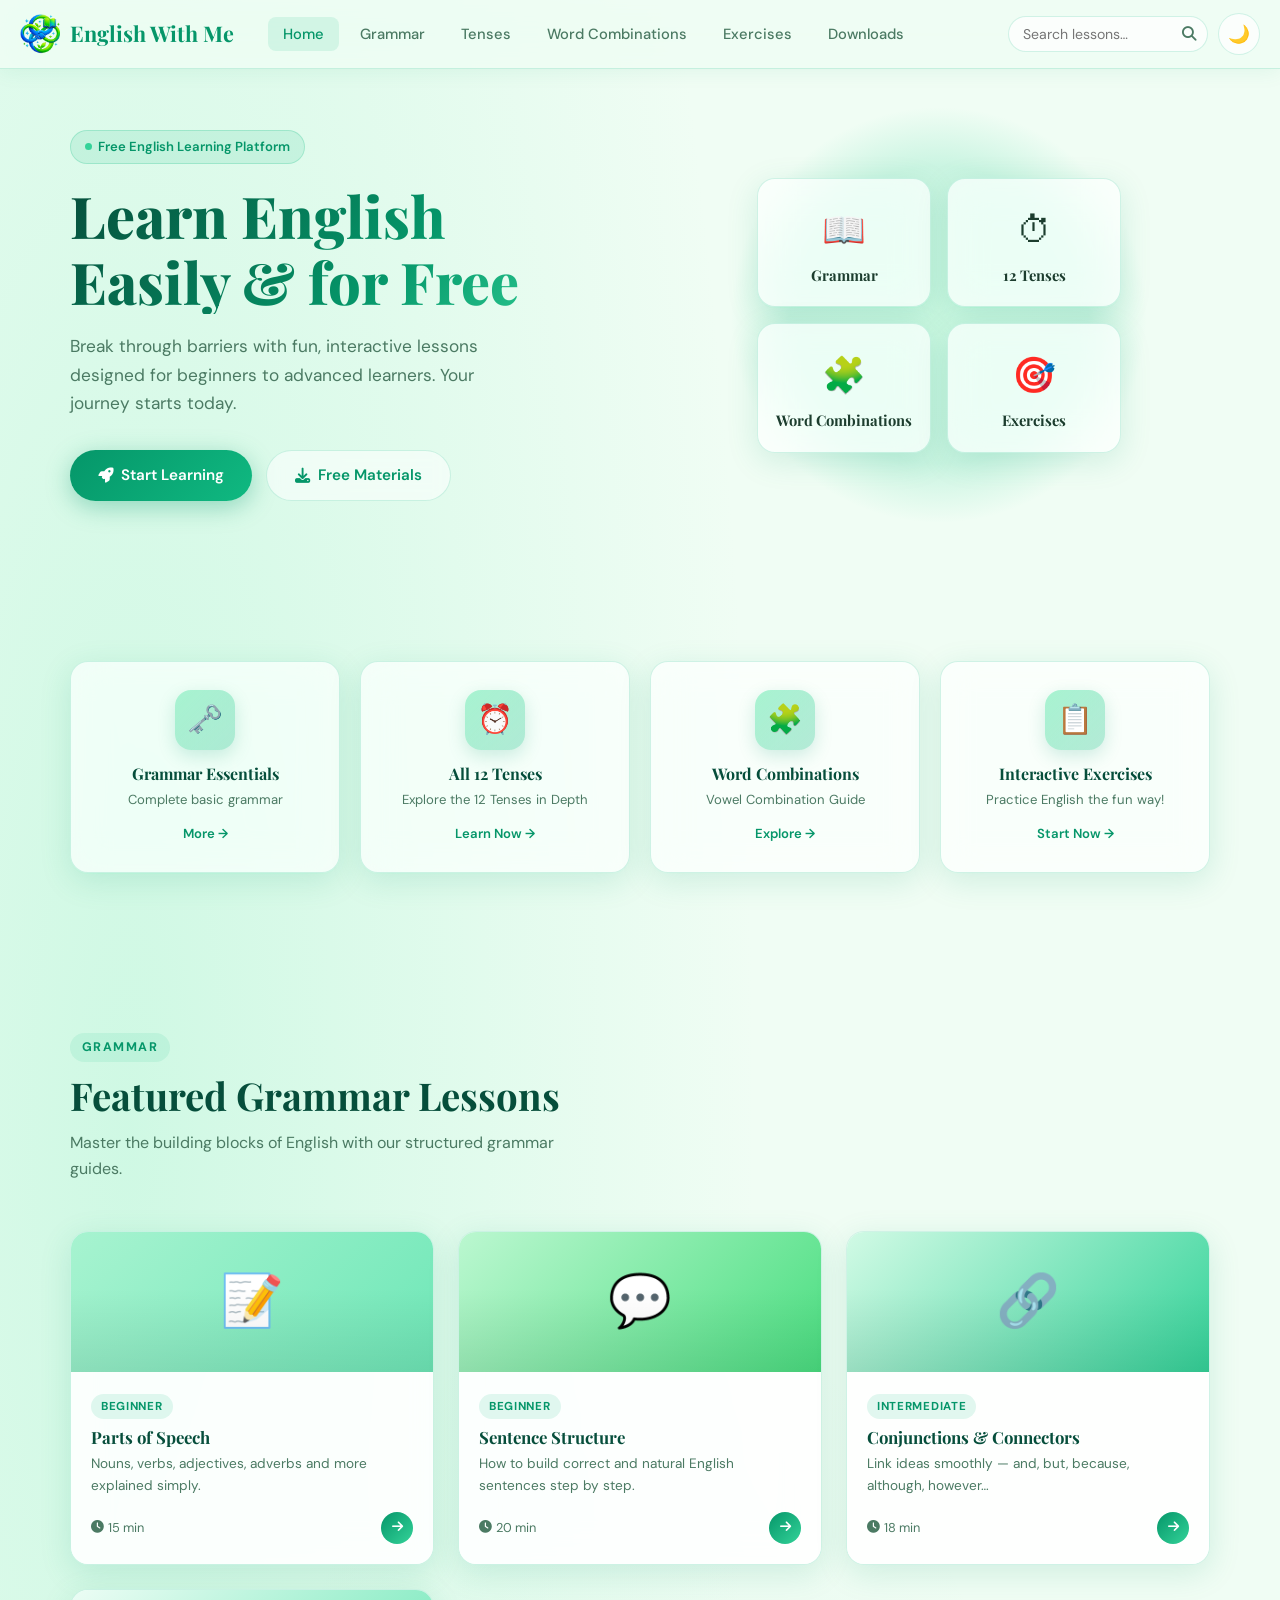
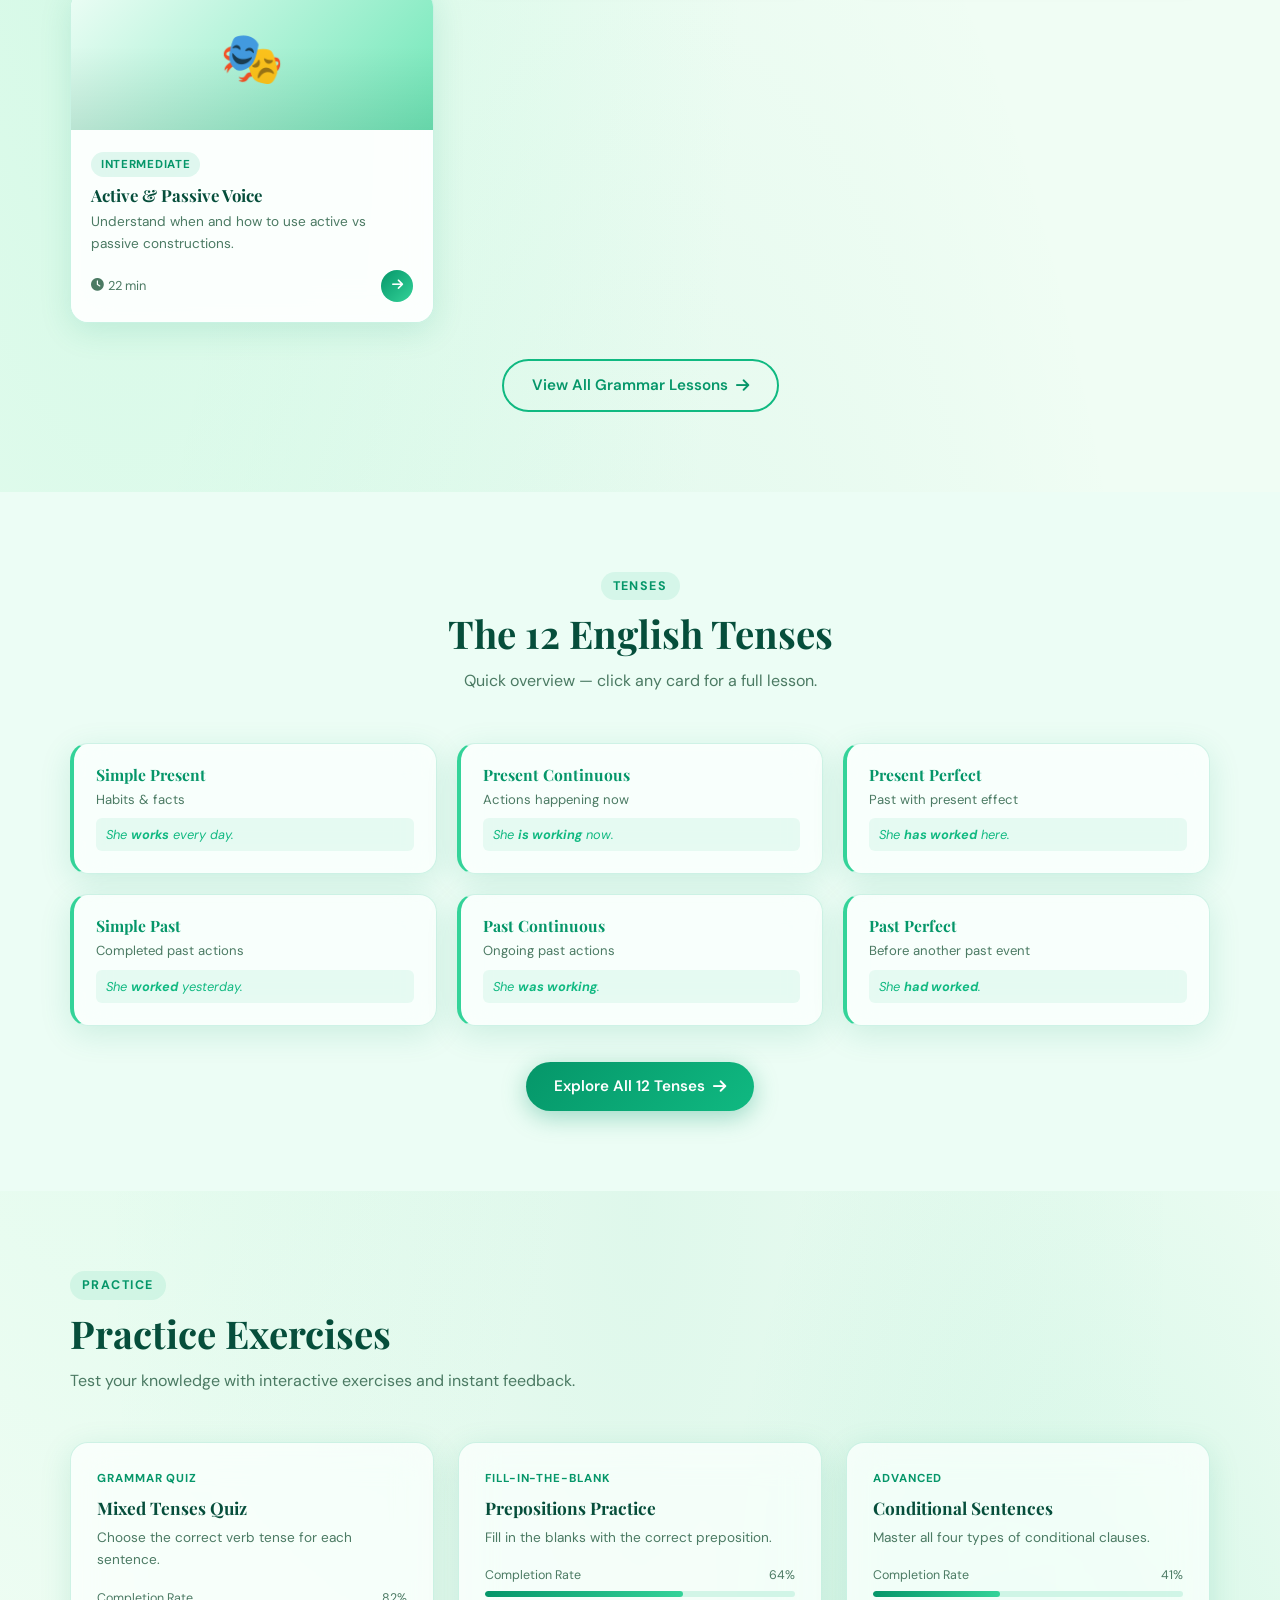
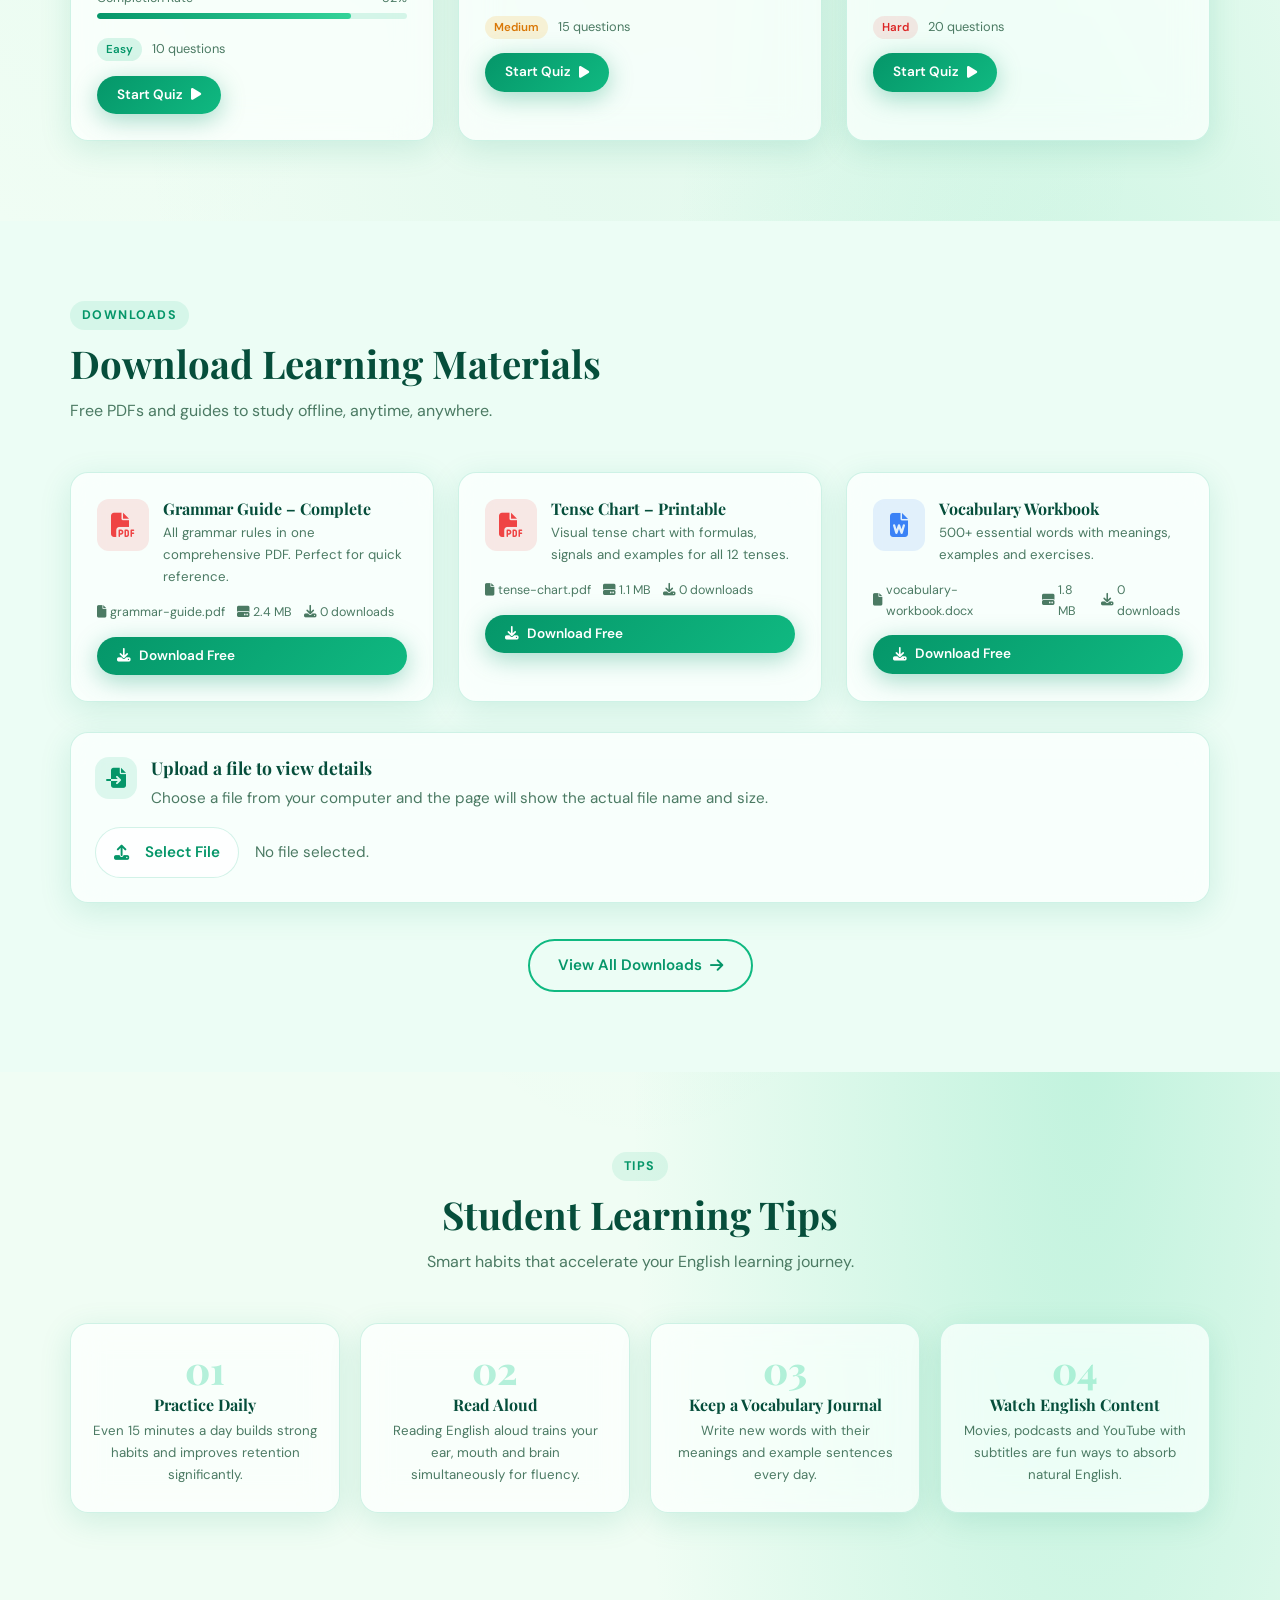
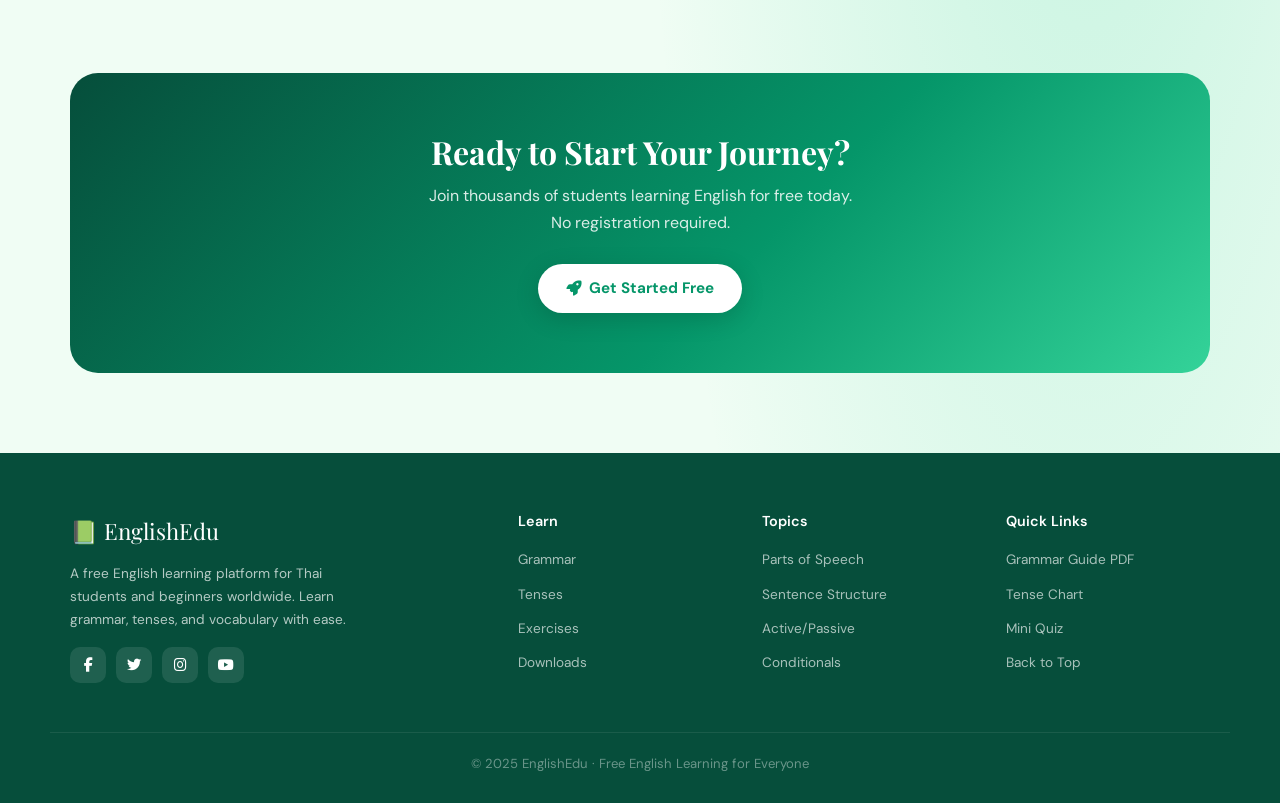
==== commit f1b72f27: "try to download file" ====
--- a/index.html
+++ b/index.html
@@ -89,22 +89,18 @@
             <div class="h-card glass reveal">
               <div class="icon">📖</div>
               <h4>Grammar</h4>
-              <p>40 Topics</p>
             </div>
             <div class="h-card glass reveal reveal-delay-1">
               <div class="icon">⏱</div>
               <h4>12 Tenses</h4>
-              <p>With examples</p>
             </div>
             <div class="h-card glass reveal reveal-delay-2">
               <div class="icon">🧩</div>
-              <h4>A, E, I, O, U</h4>
-              <p>Word Combinations</p>
+              <h4>Word Combinations</h4>
             </div>
             <div class="h-card glass reveal reveal-delay-3">
               <div class="icon">🎯</div>
               <h4>Exercises</h4>
-              <p>Interactive quiz</p>
             </div>
           </div>
         </div>
@@ -122,7 +118,7 @@
           >
             <div class="feat-icon">🗝️</div>
             <h3>Grammar Essentials</h3>
-            <p>ไวยากรณ์พื้นฐานครบครัน</p>
+            <p>Complete basic grammar</p>
             <div
               style="
                 margin-top: 12px;
@@ -131,7 +127,7 @@
                 font-weight: 600;
               "
             >
-              เพิ่มเติม →
+              More →
             </div>
           </a>
           <a
@@ -141,7 +137,7 @@
           >
             <div class="feat-icon">⏰</div>
             <h3>All 12 Tenses</h3>
-            <p>เจาะลึก 12 เทนส์ เรียนรู้ทันที</p>
+            <p>Explore the 12 Tenses in Depth</p>
             <div
               style="
                 margin-top: 12px;
@@ -150,7 +146,7 @@
                 font-weight: 600;
               "
             >
-              เรียนรู้ทันที →
+              Learn Now →
             </div>
           </a>
           <a
@@ -160,7 +156,7 @@
           >
             <div class="feat-icon">🧩</div>
             <h3>Word Combinations</h3>
-            <p>รวมสำนวนและกลุ่มคำ</p>
+            <p>Vowel Combination Guide</p>
             <div
               style="
                 margin-top: 12px;
@@ -169,7 +165,7 @@
                 font-weight: 600;
               "
             >
-              สำรวจ →
+              Explore →
             </div>
           </a>
           <a
@@ -179,7 +175,7 @@
           >
             <div class="feat-icon">📋</div>
             <h3>Interactive Exercises</h3>
-            <p>แบบฝึกหัดแสนสนุก</p>
+            <p>Practice English the fun way!</p>
             <div
               style="
                 margin-top: 12px;
@@ -188,7 +184,7 @@
                 font-weight: 600;
               "
             >
-              เริ่มทำ →
+              Start Now →
             </div>
           </a>
         </div>
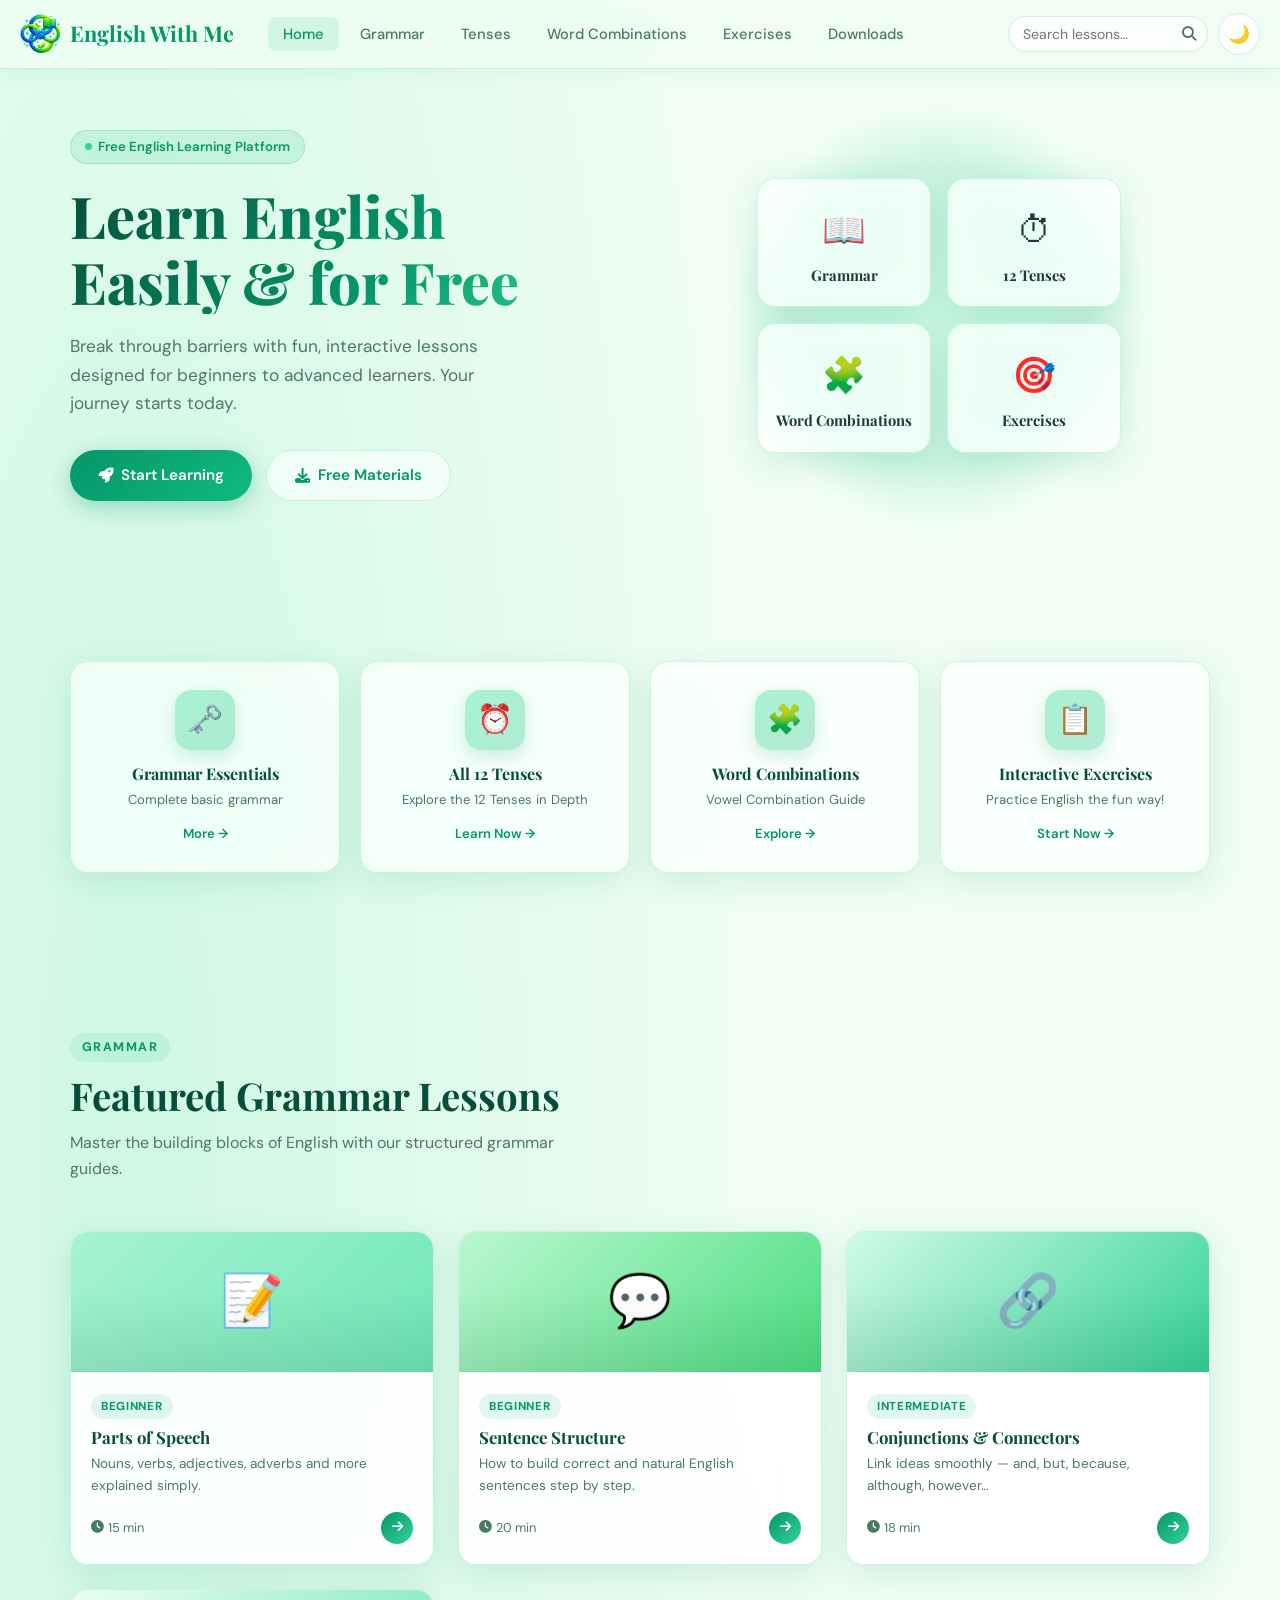
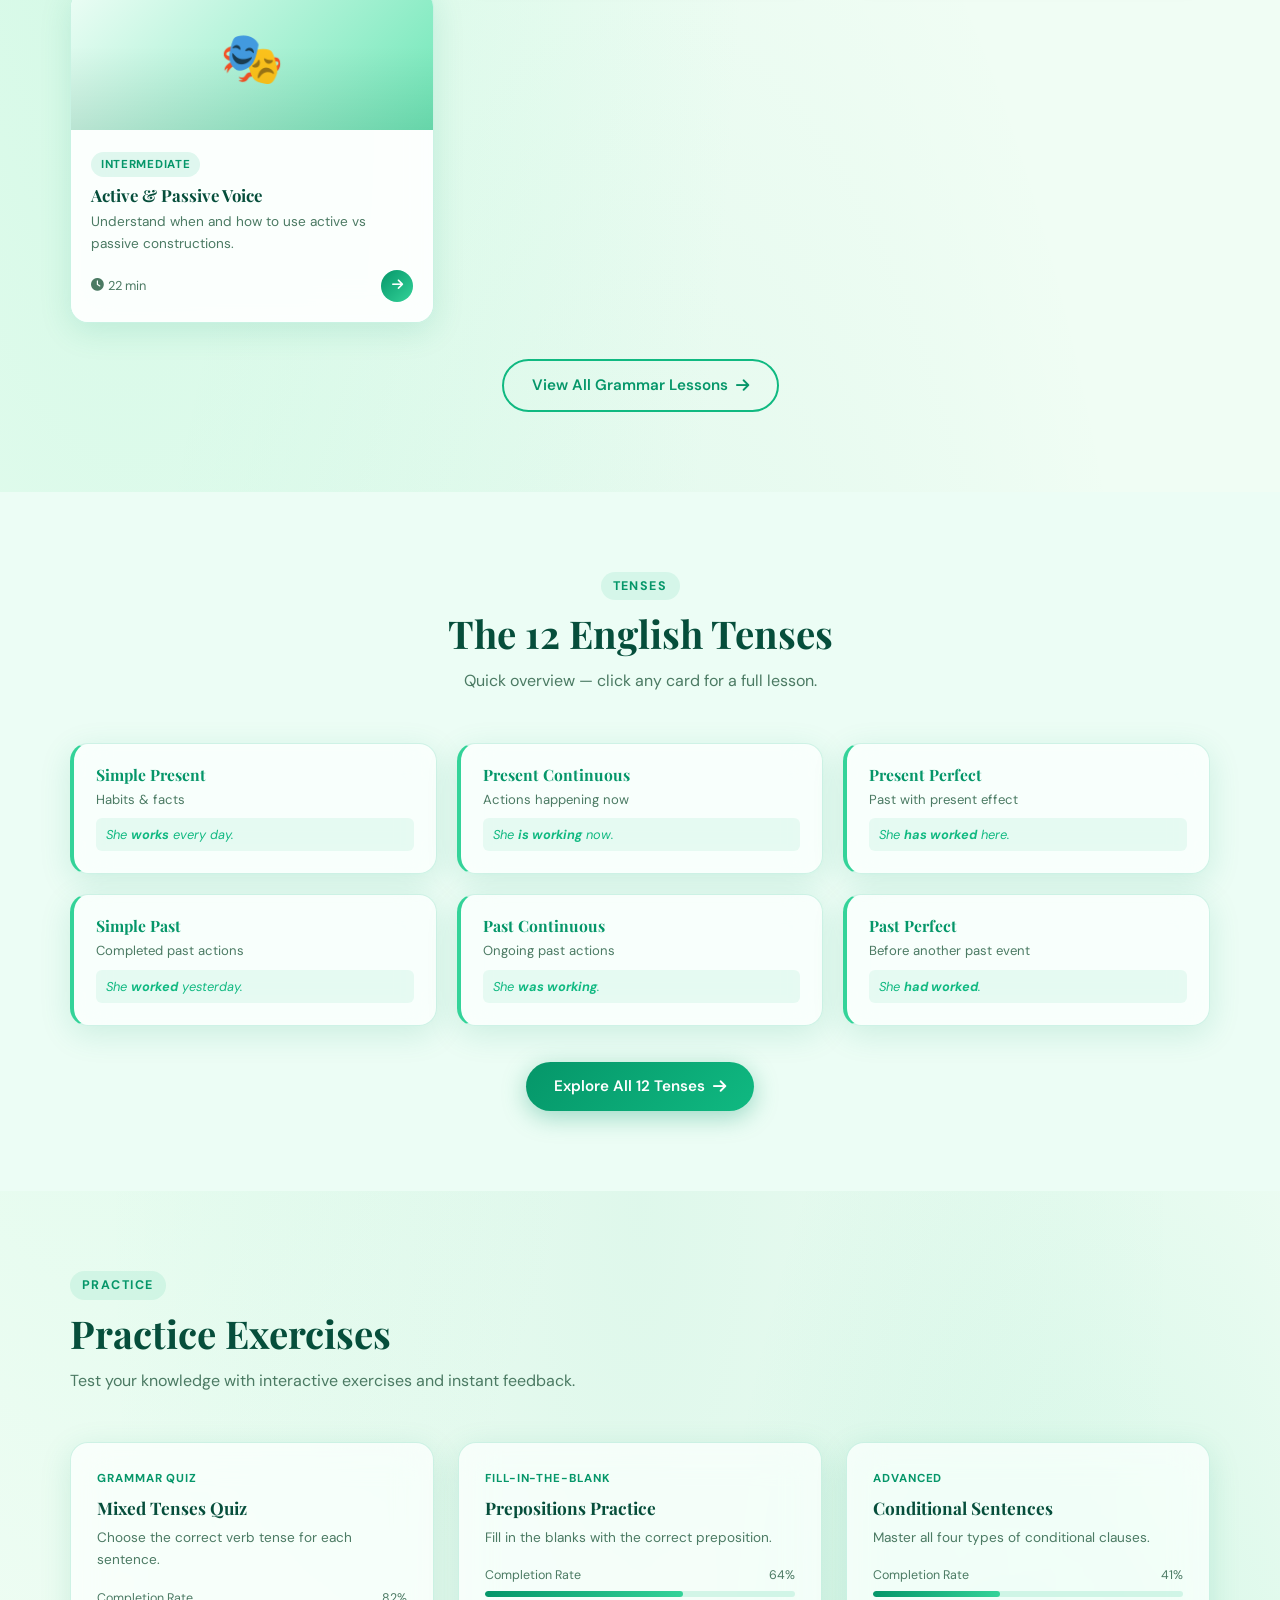
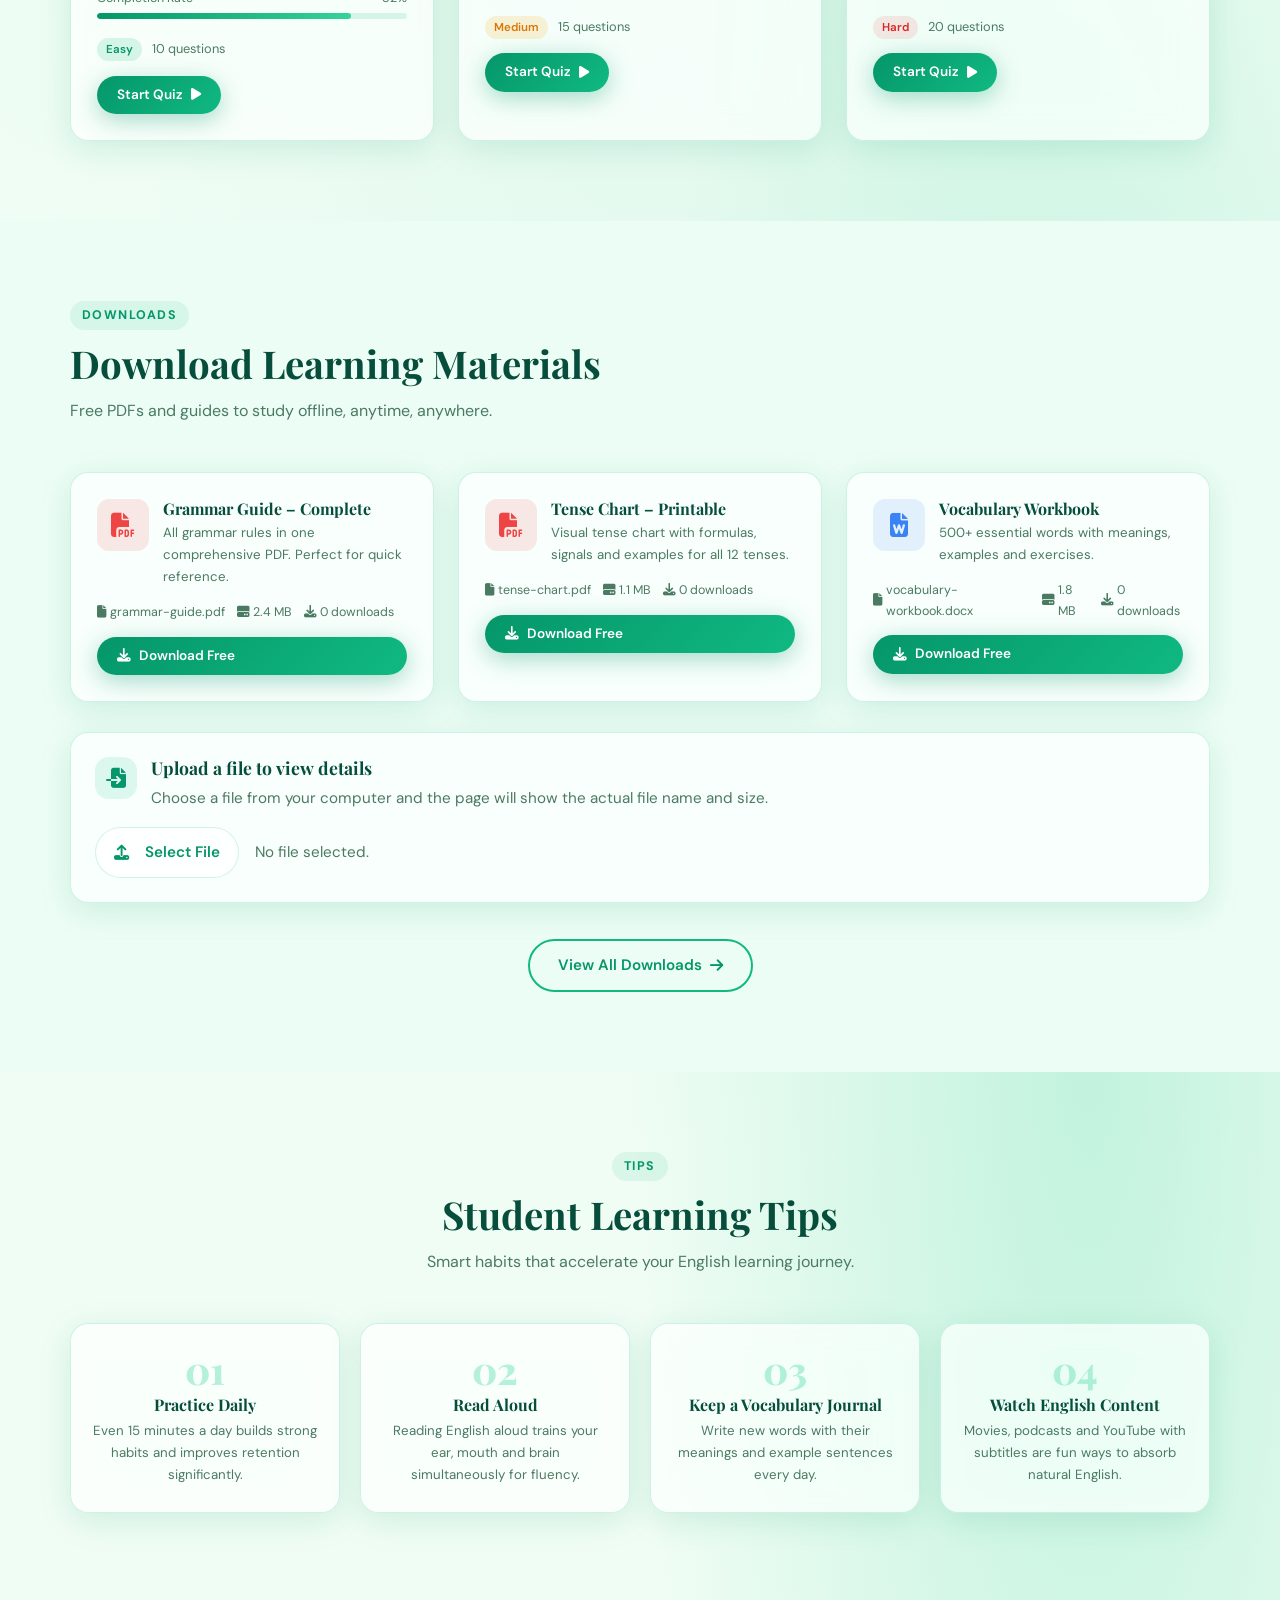
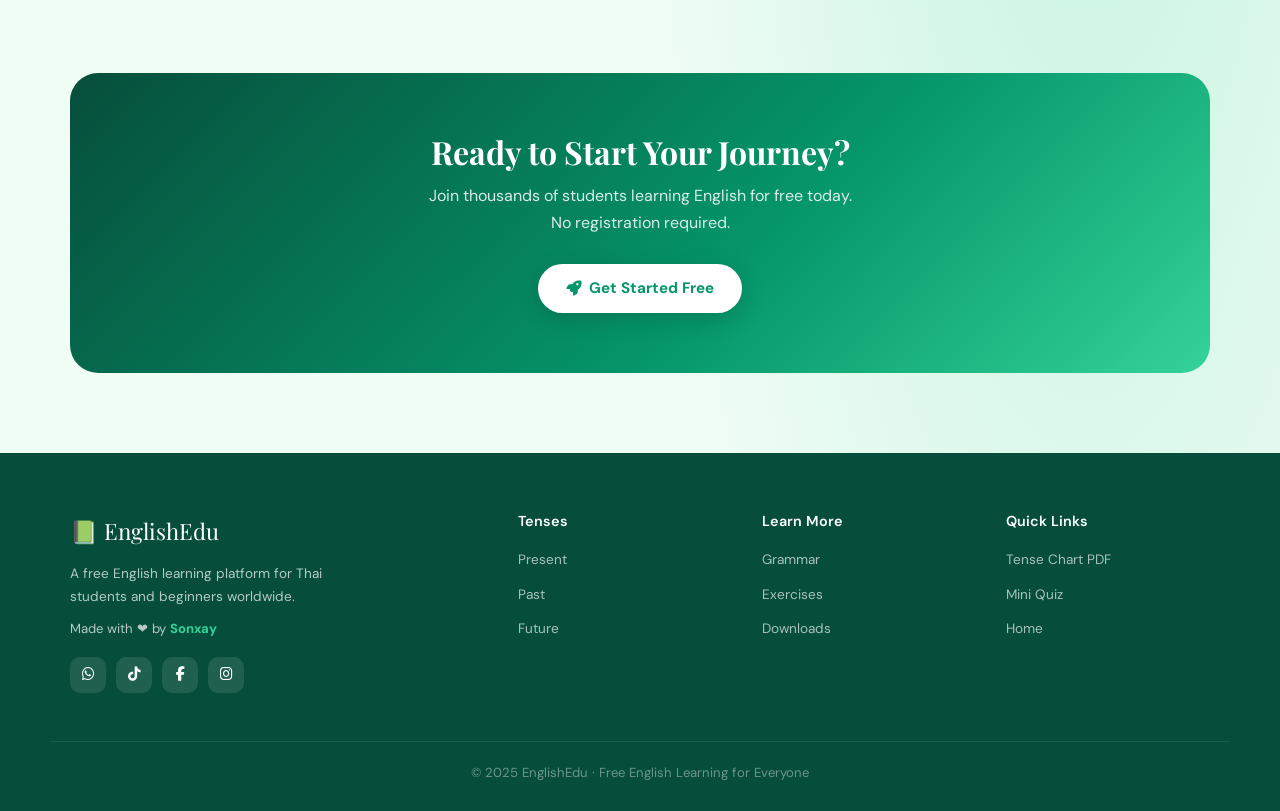
==== commit b7ee6d20: "improve footer" ====
--- a/index.html
+++ b/index.html
@@ -4,7 +4,7 @@
     <meta charset="UTF-8" />
     <meta name="viewport" content="width=device-width, initial-scale=1.0" />
     <title>English With Me</title>
-    <link rel="icon" type="image/x-icon" href="image/e-logo.png"/>
+    <link rel="icon" type="image/x-icon" href="image/e-logo.png" />
     <meta
       name="description"
       content="Learn English grammar, tenses, vocabulary and more with free interactive lessons."
@@ -21,7 +21,7 @@
     <nav class="navbar">
       <div class="navbar-inner">
         <a href="index.html" class="nav-logo">
-          <div class="logo-icon"><img src="image/e-logo.png" alt=""></div>
+          <div class="logo-icon"><img src="image/e-logo.png" alt="" /></div>
           English With Me
         </a>
         <ul class="nav-links">
@@ -561,22 +561,74 @@
             >
           </div>
         </div>
-        <div class="download-preview glass reveal" style="margin-top: 30px; padding: 24px; display: flex; flex-direction: column; gap: 16px;">
-          <div style="display: flex; align-items: flex-start; gap: 14px;">
-            <div style="width: 42px; height: 42px; border-radius: 14px; background: rgba(16, 185, 129, 0.12); display: grid; place-items: center; color: var(--clr-primary); font-size: 1.25rem;">
+        <div
+          class="download-preview glass reveal"
+          style="
+            margin-top: 30px;
+            padding: 24px;
+            display: flex;
+            flex-direction: column;
+            gap: 16px;
+          "
+        >
+          <div style="display: flex; align-items: flex-start; gap: 14px">
+            <div
+              style="
+                width: 42px;
+                height: 42px;
+                border-radius: 14px;
+                background: rgba(16, 185, 129, 0.12);
+                display: grid;
+                place-items: center;
+                color: var(--clr-primary);
+                font-size: 1.25rem;
+              "
+            >
               <i class="fa fa-file-import"></i>
             </div>
             <div>
-              <h3 style="margin: 0 0 8px; font-size: 1.1rem;">Upload a file to view details</h3>
-              <p style="margin: 0; color: var(--clr-muted); font-size: 0.95rem; max-width: 620px;">Choose a file from your computer and the page will show the actual file name and size.</p>
-            </div>
-          </div>
-          <div style="display: flex; flex-wrap: wrap; gap: 16px; align-items: center;">
-            <label class="btn btn-ghost" for="file-preview-input" style="padding: 12px 18px; cursor: pointer;">
-              <i class="fa fa-upload" style="margin-right: 8px;"></i> Select File
+              <h3 style="margin: 0 0 8px; font-size: 1.1rem">
+                Upload a file to view details
+              </h3>
+              <p
+                style="
+                  margin: 0;
+                  color: var(--clr-muted);
+                  font-size: 0.95rem;
+                  max-width: 620px;
+                "
+              >
+                Choose a file from your computer and the page will show the
+                actual file name and size.
+              </p>
+            </div>
+          </div>
+          <div
+            style="
+              display: flex;
+              flex-wrap: wrap;
+              gap: 16px;
+              align-items: center;
+            "
+          >
+            <label
+              class="btn btn-ghost"
+              for="file-preview-input"
+              style="padding: 12px 18px; cursor: pointer"
+            >
+              <i class="fa fa-upload" style="margin-right: 8px"></i> Select File
             </label>
-            <input id="file-preview-input" type="file" style="display: none;" />
-            <div id="file-preview-details" style="color: var(--clr-muted); font-size: 0.95rem; min-width: 220px;">No file selected.</div>
+            <input id="file-preview-input" type="file" style="display: none" />
+            <div
+              id="file-preview-details"
+              style="
+                color: var(--clr-muted);
+                font-size: 0.95rem;
+                min-width: 220px;
+              "
+            >
+              No file selected.
+            </div>
           </div>
         </div>
         <div style="text-align: center; margin-top: 36px">
@@ -666,40 +718,53 @@
           <div class="logo">📗 EnglishEdu</div>
           <p>
             A free English learning platform for Thai students and beginners
-            worldwide. Learn grammar, tenses, and vocabulary with ease.
+            worldwide.
+          </p>
+          <p style="margin-top: 10px; font-size: 0.82rem">
+            Made with ❤️ by
+            <strong style="color: var(--clr-accent)">Sonxay</strong>
           </p>
           <div class="social-row">
-            <a href="#" class="social-btn"><i class="fab fa-facebook-f"></i></a>
-            <a href="#" class="social-btn"><i class="fab fa-twitter"></i></a>
-            <a href="#" class="social-btn"><i class="fab fa-instagram"></i></a>
-            <a href="#" class="social-btn"><i class="fab fa-youtube"></i></a>
+            <a href="https://wa.me/8562067392585" class="social-btn">
+              <i class="fab fa-whatsapp"></i>
+            </a>
+            <a href="https://www.tiktok.com/@maxtiw70" class="social-btn">
+              <i class="fab fa-tiktok"></i>
+            </a>
+            <a
+              href="https://www.facebook.com/sonxay.xayyasim"
+              class="social-btn"
+              ><i class="fab fa-facebook-f"></i
+            ></a>
+            <a
+              href="https://www.instagram.com/sonxayxayyasim?igsh=aWJpd3B0N2lteXh1"
+              class="social-btn"
+              ><i class="fab fa-instagram"></i
+            ></a>
           </div>
         </div>
         <div>
-          <h4>Learn</h4>
+          <h4>Tenses</h4>
+          <ul>
+            <li><a href="#present">Present</a></li>
+            <li><a href="#past">Past</a></li>
+            <li><a href="#future">Future</a></li>
+          </ul>
+        </div>
+        <div>
+          <h4>Learn More</h4>
           <ul>
             <li><a href="grammar.html">Grammar</a></li>
-            <li><a href="tenses.html">Tenses</a></li>
             <li><a href="exercises.html">Exercises</a></li>
             <li><a href="downloads.html">Downloads</a></li>
           </ul>
         </div>
         <div>
-          <h4>Topics</h4>
-          <ul>
-            <li><a href="grammar.html">Parts of Speech</a></li>
-            <li><a href="grammar.html">Sentence Structure</a></li>
-            <li><a href="grammar.html">Active/Passive</a></li>
-            <li><a href="grammar.html">Conditionals</a></li>
-          </ul>
-        </div>
-        <div>
           <h4>Quick Links</h4>
           <ul>
-            <li><a href="downloads.html">Grammar Guide PDF</a></li>
-            <li><a href="downloads.html">Tense Chart</a></li>
+            <li><a href="downloads.html">Tense Chart PDF</a></li>
             <li><a href="exercises.html">Mini Quiz</a></li>
-            <li><a href="index.html">Back to Top</a></li>
+            <li><a href="index.html">Home</a></li>
           </ul>
         </div>
       </div>
--- a/css/index.css
+++ b/css/index.css
@@ -1270,13 +1270,42 @@
   .tense-grid {
     grid-template-columns: 1fr;
   }
-  .footer-inner {
-    grid-template-columns: 1fr;
-  }
   .tense-examples {
     grid-template-columns: 1fr;
   }
   section {
     padding: 56px 0;
   }
-}
+
+  .footer-inner {
+    grid-template-columns: 1fr 1fr;
+    gap: 24px 20px;
+  }
+
+  .footer-brand {
+    grid-column: 1 / -1;
+  }
+
+  footer {
+    padding: 36px 0 20px;
+  }
+
+  .footer-bottom {
+    margin-top: 24px;
+  }
+}
+/* ── Prevent Flash of Unstyled Icons ── */
+.social-btn i {
+  font-family: "Font Awesome 6 Brands" !important;
+  font-style: normal;
+  font-weight: 400;
+  display: inline-block;
+  -webkit-font-smoothing: antialiased;
+}
+
+/* Dark mode ไม่ซ่อน icon */
+[data-theme="dark"] .social-btn i,
+[data-theme="light"] .social-btn i {
+  visibility: visible !important;
+  opacity: 1 !important;
+}
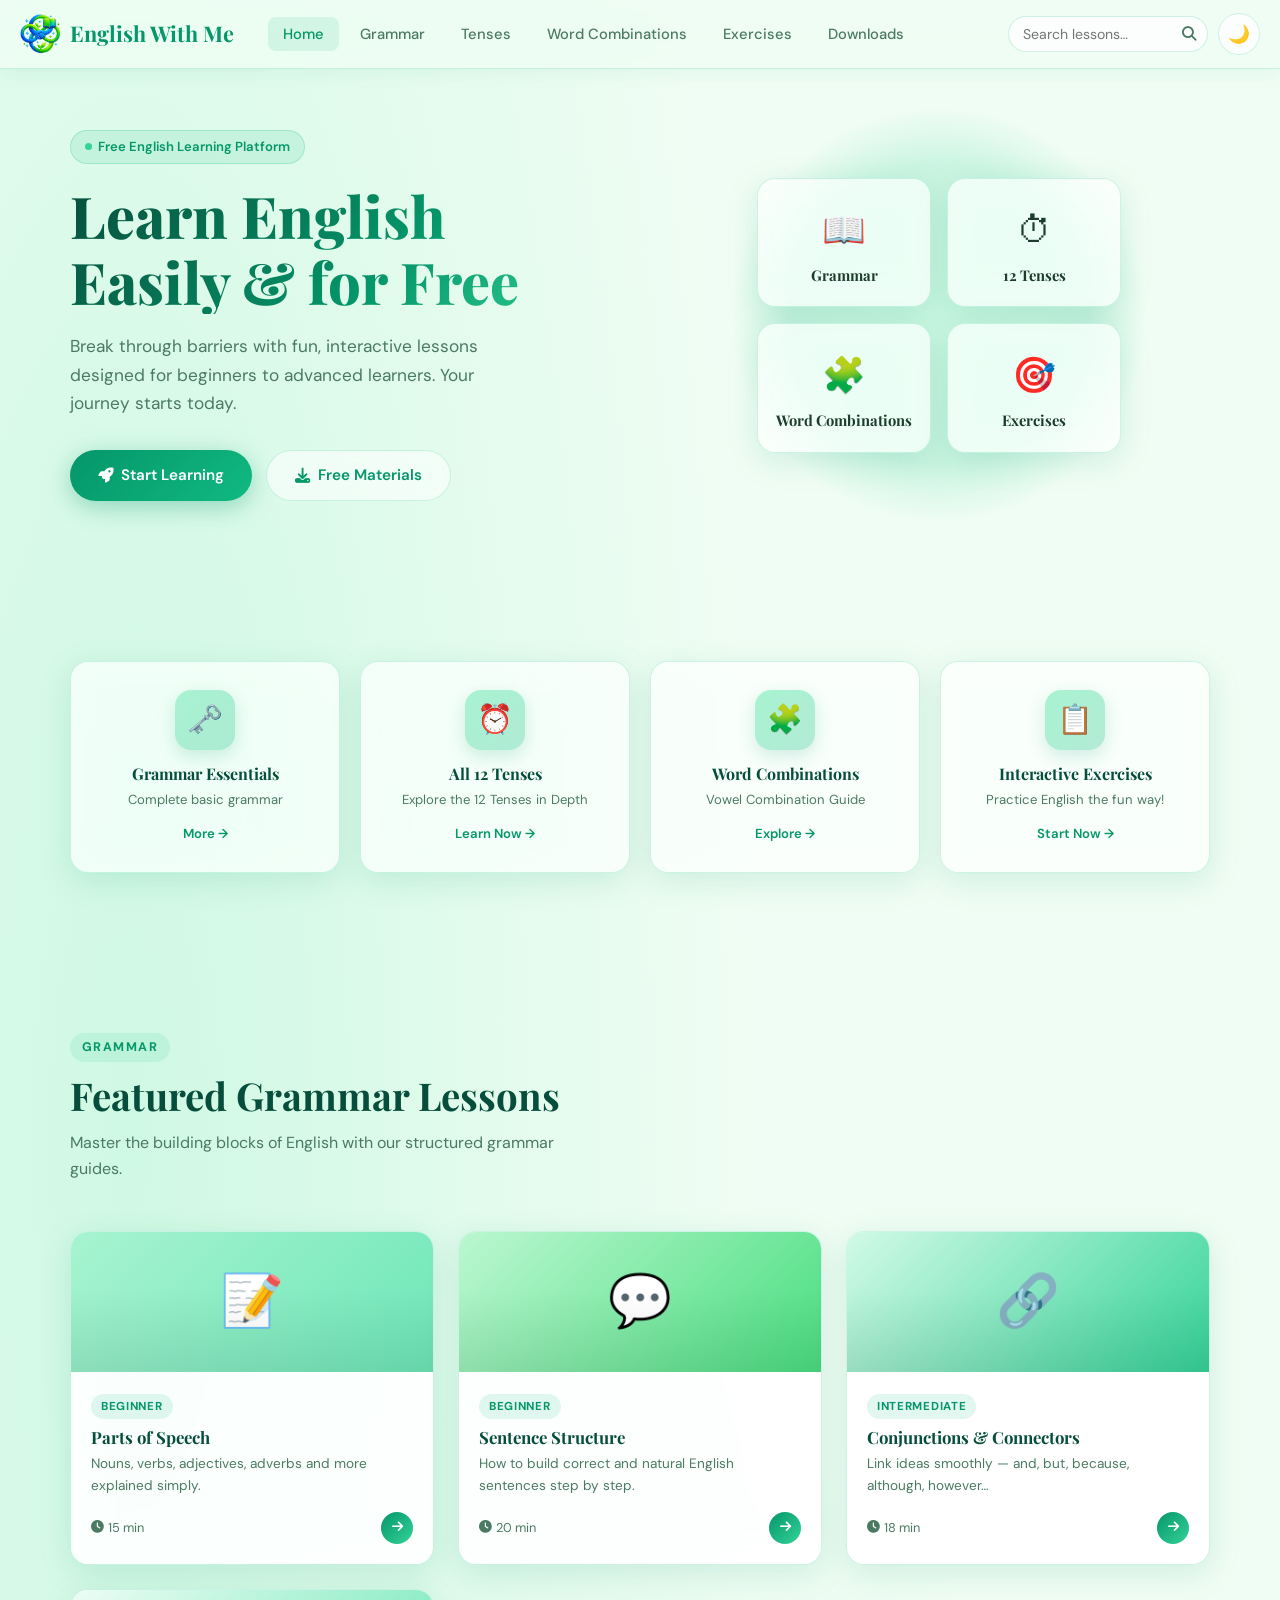
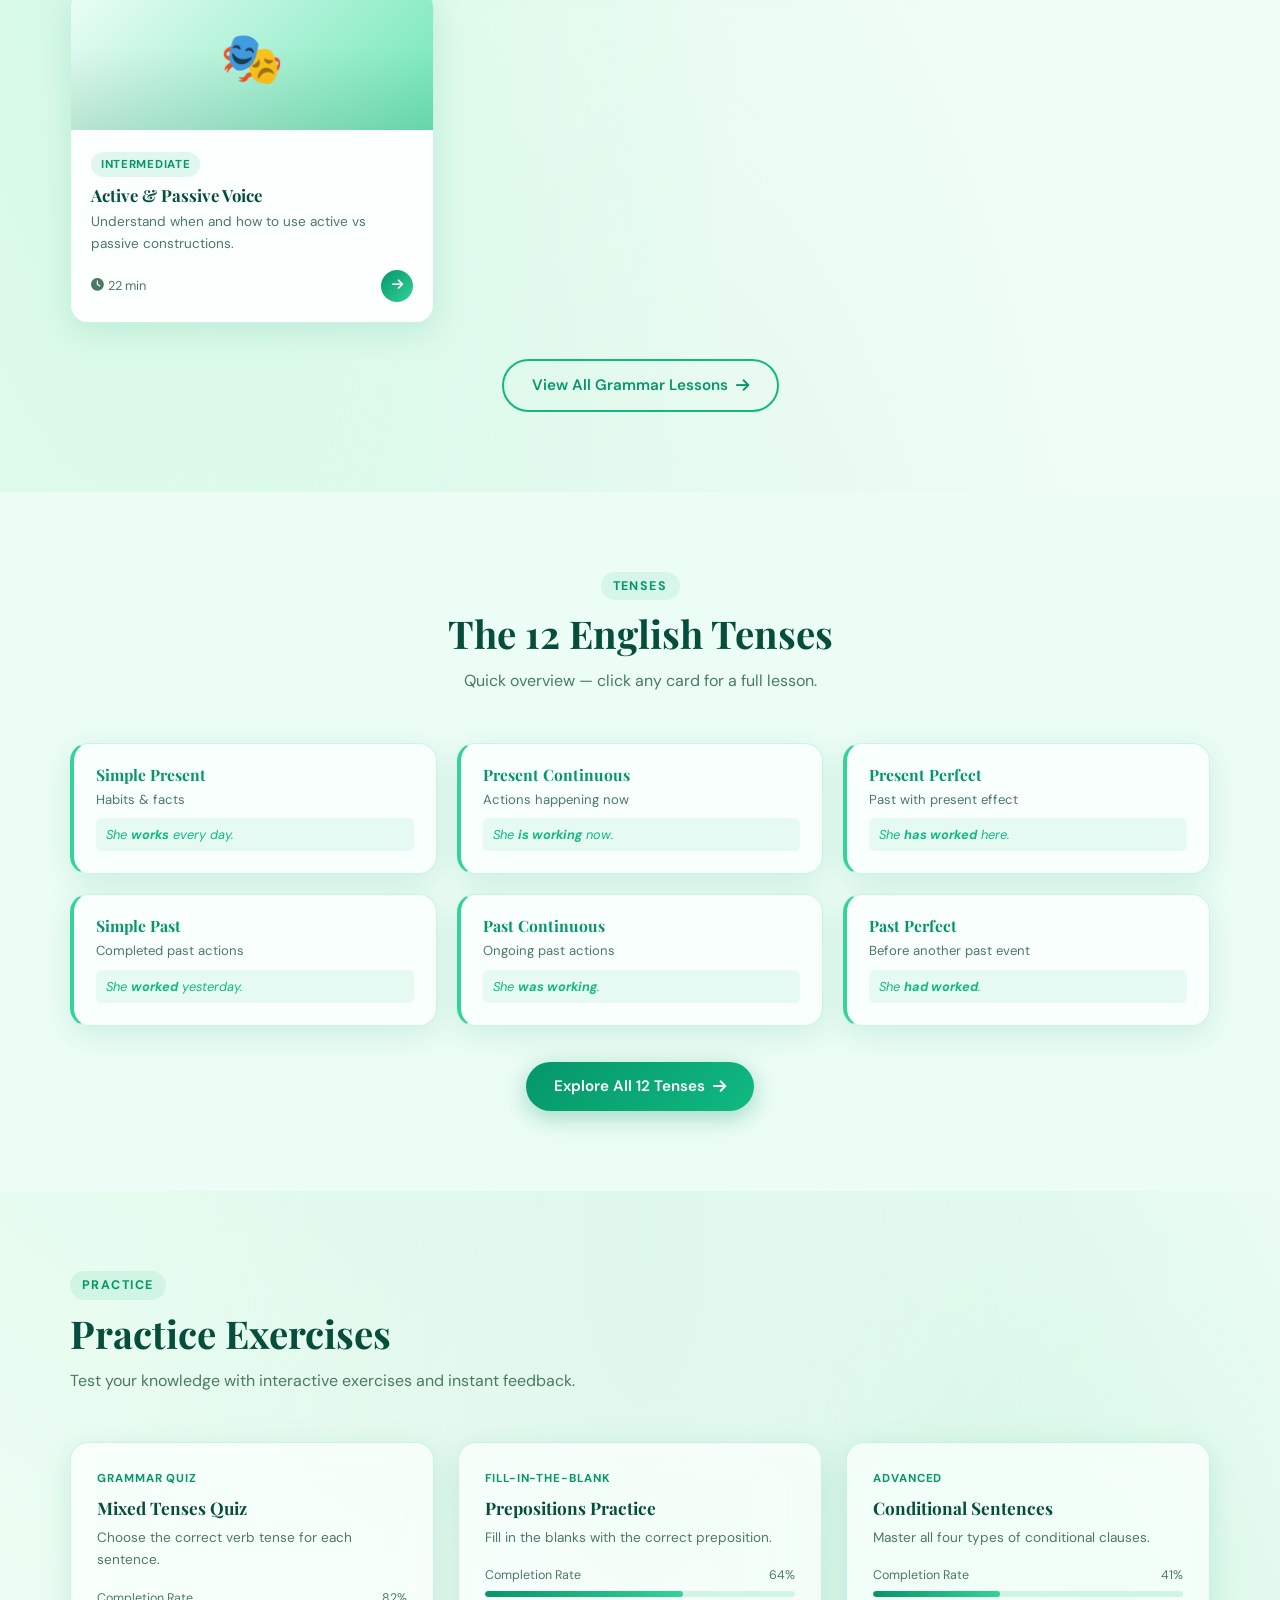
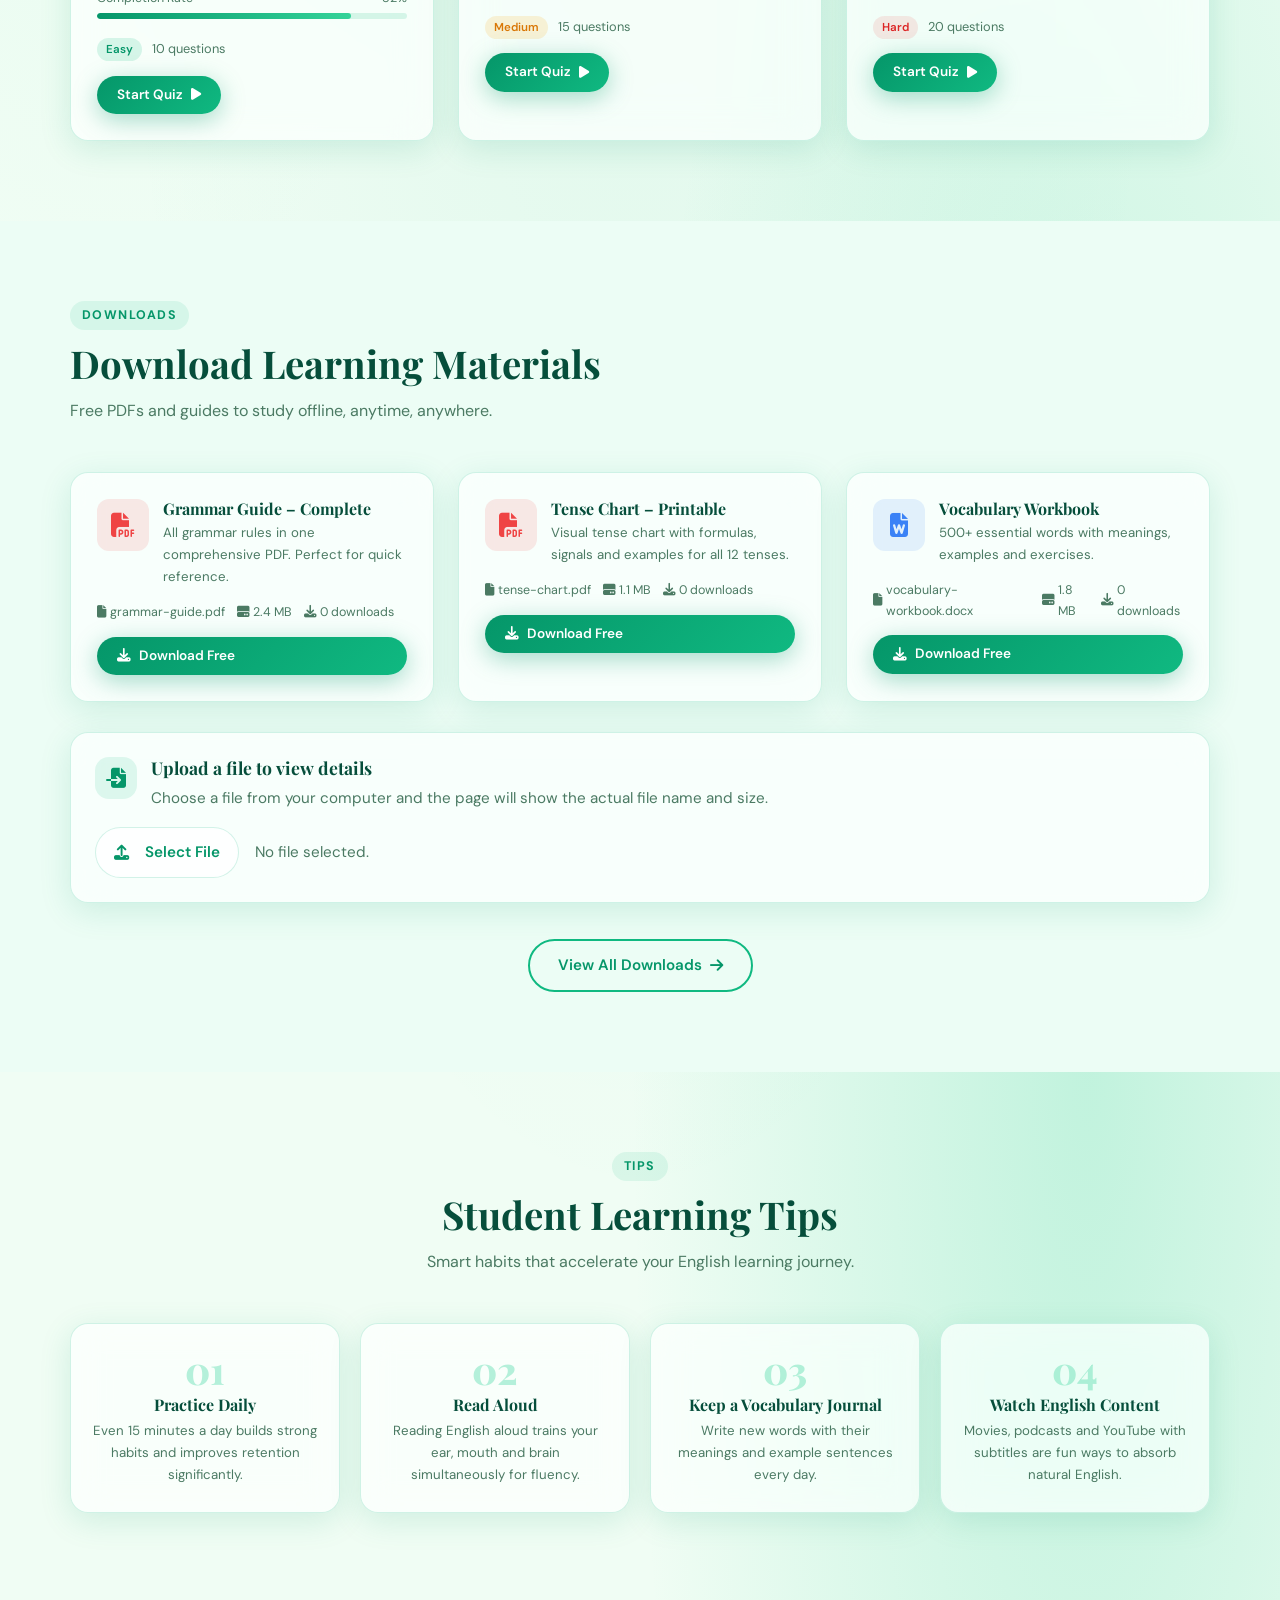
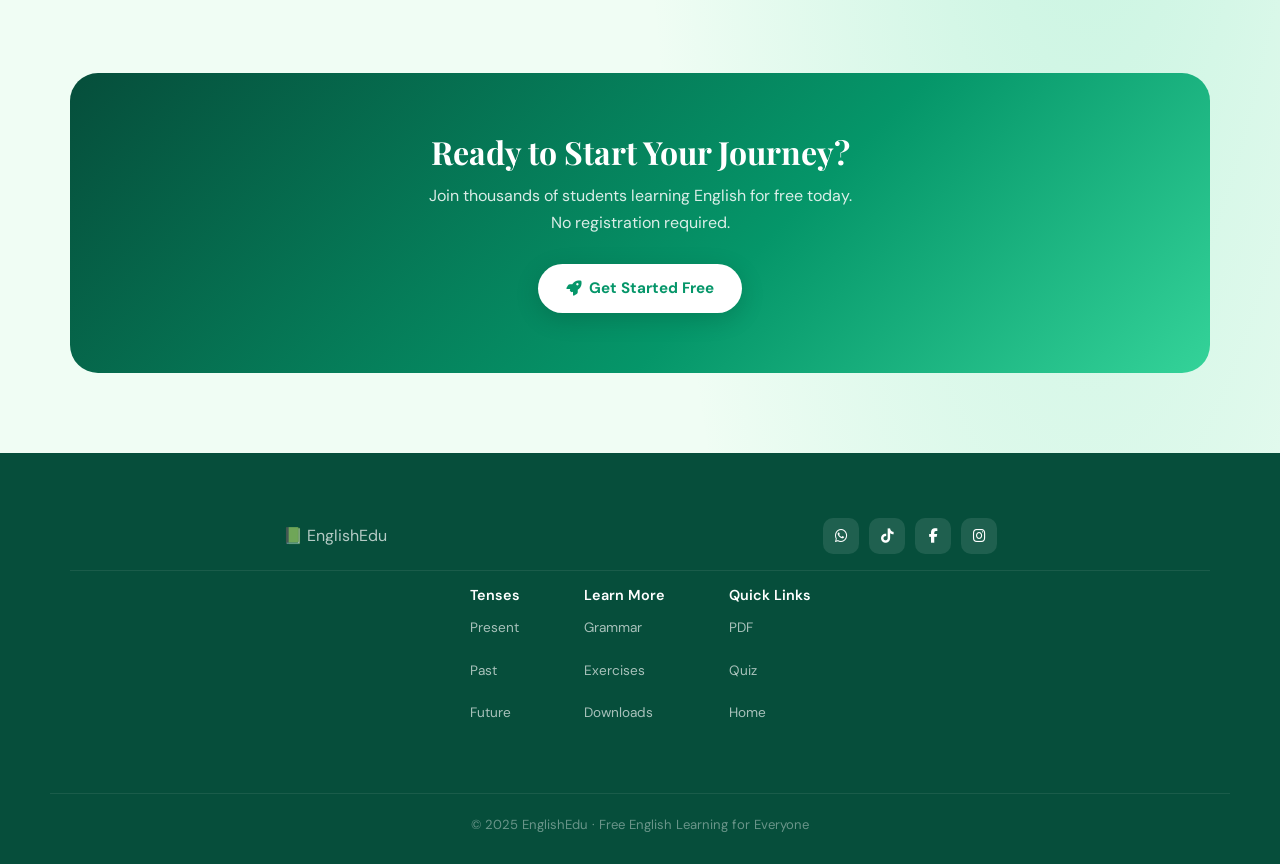
==== commit 82d21e05: "improve footer" ====
--- a/index.html
+++ b/index.html
@@ -713,24 +713,32 @@
 
     <!-- ═══════════ FOOTER ═══════════ -->
     <footer>
-      <div class="footer-inner">
-        <div class="footer-brand">
+      <div
+        class="footer-inner"
+        style="
+          display: flex;
+          flex-direction: column;
+          gap: 16px;
+          padding: 5px 20px 12px;
+        "
+      >
+        <div
+          style="
+            display: flex;
+            align-items: center;
+            justify-content: space-around;
+            flex-wrap: wrap;
+            gap: 10px;
+          "
+        >
           <div class="logo">📗 EnglishEdu</div>
-          <p>
-            A free English learning platform for Thai students and beginners
-            worldwide.
-          </p>
-          <p style="margin-top: 10px; font-size: 0.82rem">
-            Made with ❤️ by
-            <strong style="color: var(--clr-accent)">Sonxay</strong>
-          </p>
-          <div class="social-row">
-            <a href="https://wa.me/8562067392585" class="social-btn">
-              <i class="fab fa-whatsapp"></i>
-            </a>
-            <a href="https://www.tiktok.com/@maxtiw70" class="social-btn">
-              <i class="fab fa-tiktok"></i>
-            </a>
+          <div class="social-row" style="margin: 0">
+            <a href="https://wa.me/8562067392585" class="social-btn"
+              ><i class="fab fa-whatsapp"></i
+            ></a>
+            <a href="https://www.tiktok.com/@maxtiw70" class="social-btn"
+              ><i class="fab fa-tiktok"></i
+            ></a>
             <a
               href="https://www.facebook.com/sonxay.xayyasim"
               class="social-btn"
@@ -743,36 +751,48 @@
             ></a>
           </div>
         </div>
-        <div>
-          <h4>Tenses</h4>
-          <ul>
-            <li><a href="#present">Present</a></li>
-            <li><a href="#past">Past</a></li>
-            <li><a href="#future">Future</a></li>
-          </ul>
-        </div>
-        <div>
-          <h4>Learn More</h4>
-          <ul>
-            <li><a href="grammar.html">Grammar</a></li>
-            <li><a href="exercises.html">Exercises</a></li>
-            <li><a href="downloads.html">Downloads</a></li>
-          </ul>
-        </div>
-        <div>
-          <h4>Quick Links</h4>
-          <ul>
-            <li><a href="downloads.html">Tense Chart PDF</a></li>
-            <li><a href="exercises.html">Mini Quiz</a></li>
-            <li><a href="index.html">Home</a></li>
-          </ul>
+        <hr
+          style="border: none; border-top: 1px solid rgba(255, 255, 255, 0.08)"
+        />
+        <div
+          style="
+            display: flex;
+            justify-content: center;
+            gap: 64px;
+            flex-wrap: wrap;
+          "
+        >
+          <div>
+            <h4 style="margin-bottom: 10px">Tenses</h4>
+            <ul style="display: flex; flex-direction: column; gap: 8px">
+              <li><a href="#present">Present</a></li>
+              <li><a href="#past">Past</a></li>
+              <li><a href="#future">Future</a></li>
+            </ul>
+          </div>
+          <div>
+            <h4 style="margin-bottom: 10px">Learn More</h4>
+            <ul style="display: flex; flex-direction: column; gap: 8px">
+              <li><a href="grammar.html">Grammar</a></li>
+              <li><a href="exercises.html">Exercises</a></li>
+              <li><a href="downloads.html">Downloads</a></li>
+            </ul>
+          </div>
+          <div>
+            <h4 style="margin-bottom: 10px">Quick Links</h4>
+            <ul style="display: flex; flex-direction: column; gap: 8px">
+              <li><a href="downloads.html">PDF</a></li>
+              <li><a href="exercises.html">Quiz</a></li>
+              <li><a href="index.html">Home</a></li>
+            </ul>
+          </div>
         </div>
       </div>
       <div class="footer-bottom">
         © 2025 EnglishEdu · Free English Learning for Everyone
       </div>
     </footer>
-
+    <script src="js/tracker.js"></script>
     <script src="js/index.js"></script>
   </body>
 </html>
--- a/css/index.css
+++ b/css/index.css
@@ -1255,43 +1255,35 @@
   }
 }
 @media (max-width: 680px) {
-  .nav-links {
-    display: none;
-  }
-  .hamburger {
-    display: flex;
-  }
-  .search-wrap {
-    display: none;
-  }
-  .features-4 {
-    grid-template-columns: 1fr;
-  }
-  .tense-grid {
-    grid-template-columns: 1fr;
-  }
-  .tense-examples {
-    grid-template-columns: 1fr;
-  }
-  section {
-    padding: 56px 0;
-  }
-
   .footer-inner {
-    grid-template-columns: 1fr 1fr;
-    gap: 24px 20px;
+    grid-template-columns: 1fr 1fr !important;
+    gap: 16px !important;
   }
 
   .footer-brand {
     grid-column: 1 / -1;
   }
 
+  /* ซ่อน Quick Links เหลือแค่ 3 column */
+  .footer-inner > div:last-child {
+    display: none;
+  }
+
   footer {
-    padding: 36px 0 20px;
+    padding: 24px 0 12px !important;
   }
 
   .footer-bottom {
-    margin-top: 24px;
+    margin-top: 16px !important;
+  }
+  .footer-links-row {
+    justify-content: flex-start !important;
+    gap: 24px !important;
+  }
+
+  .footer-links-row ul {
+    flex-direction: row !important;
+    gap: 12px !important;
   }
 }
 /* ── Prevent Flash of Unstyled Icons ── */
@@ -1308,4 +1300,4 @@
 [data-theme="light"] .social-btn i {
   visibility: visible !important;
   opacity: 1 !important;
-}+}
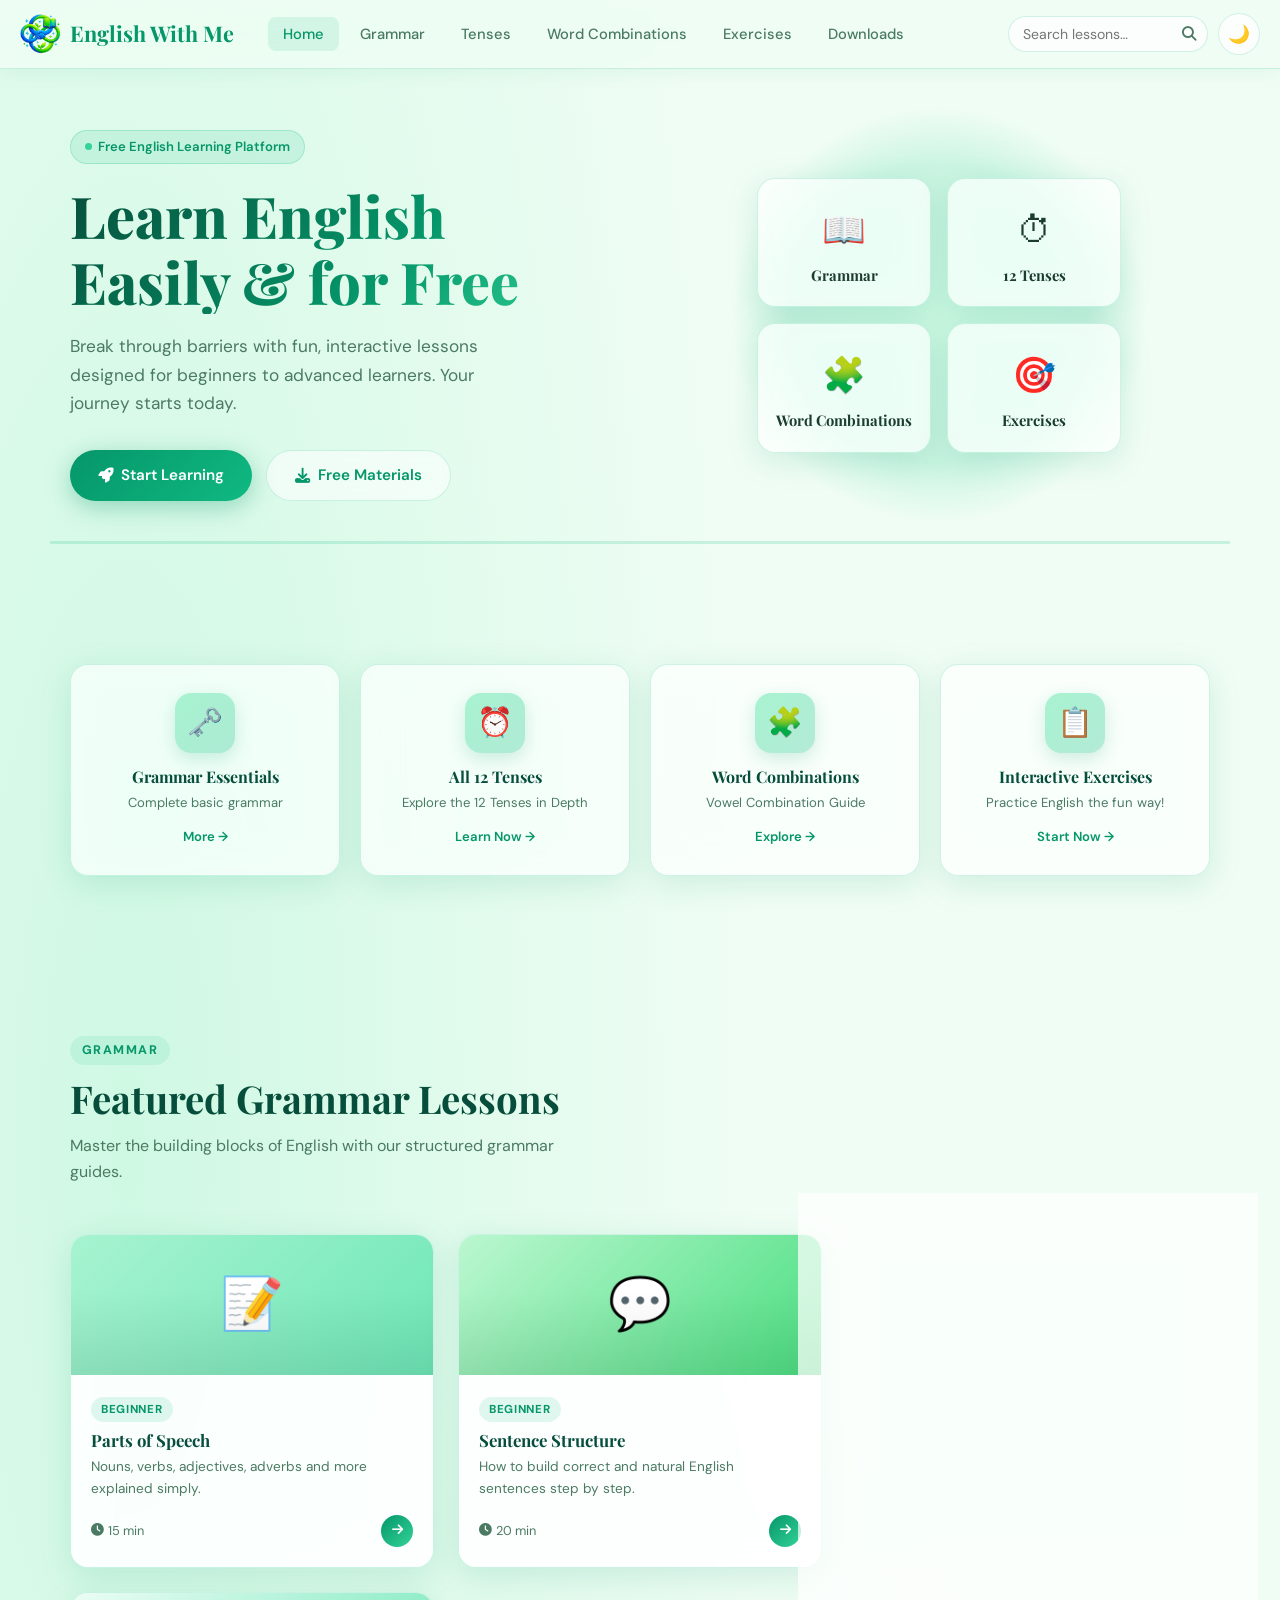
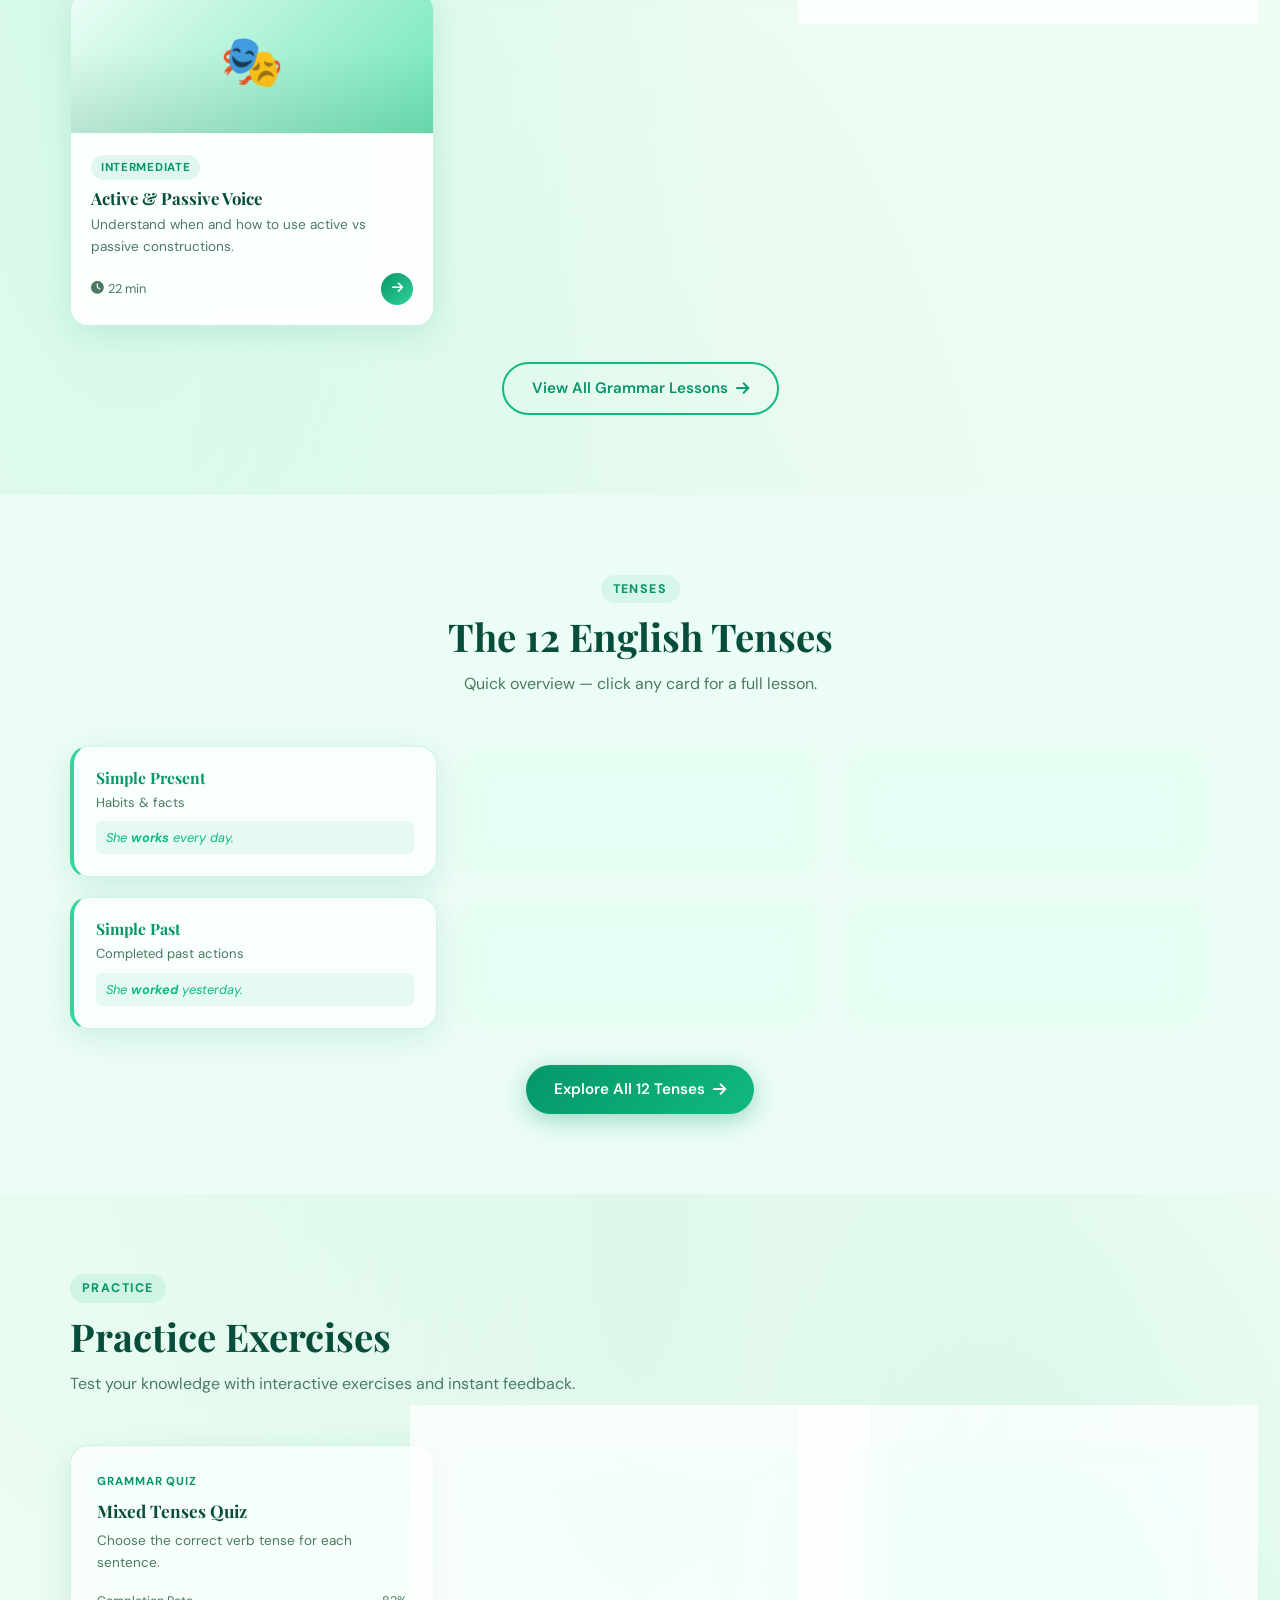
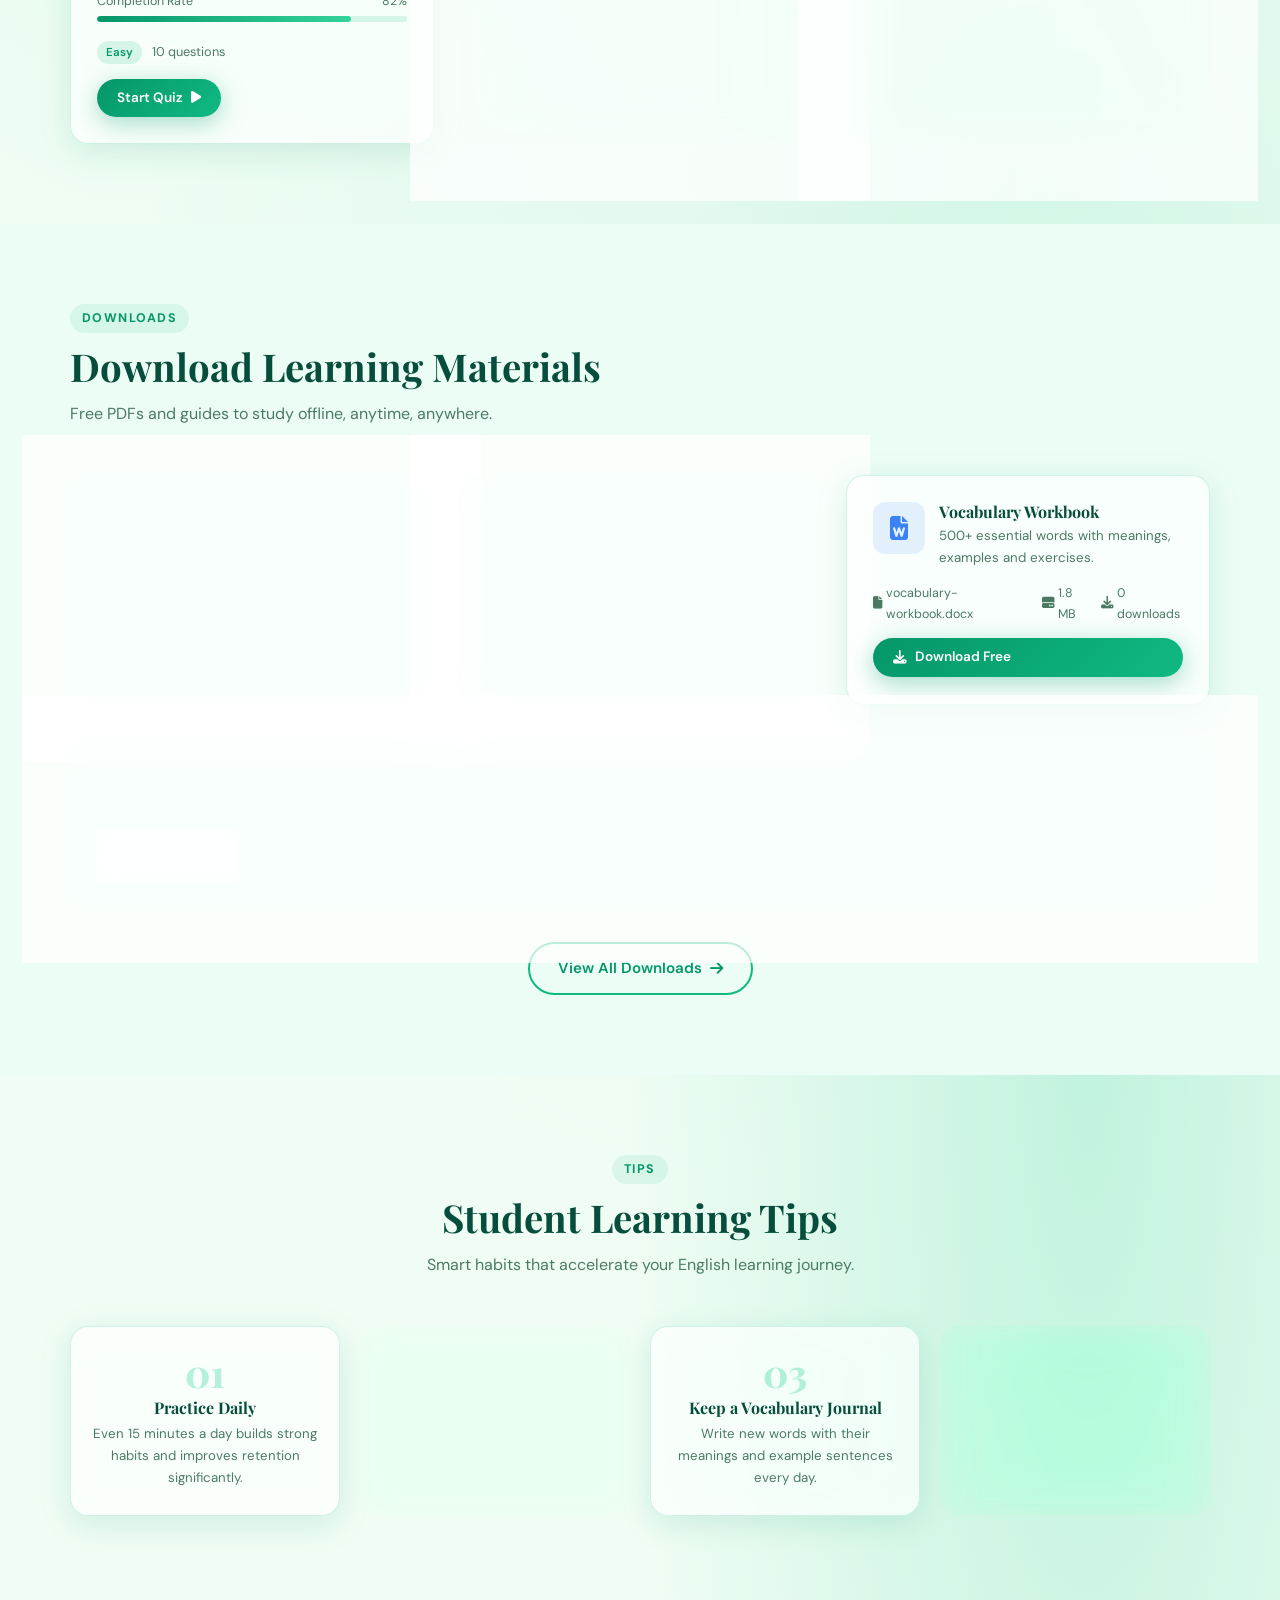
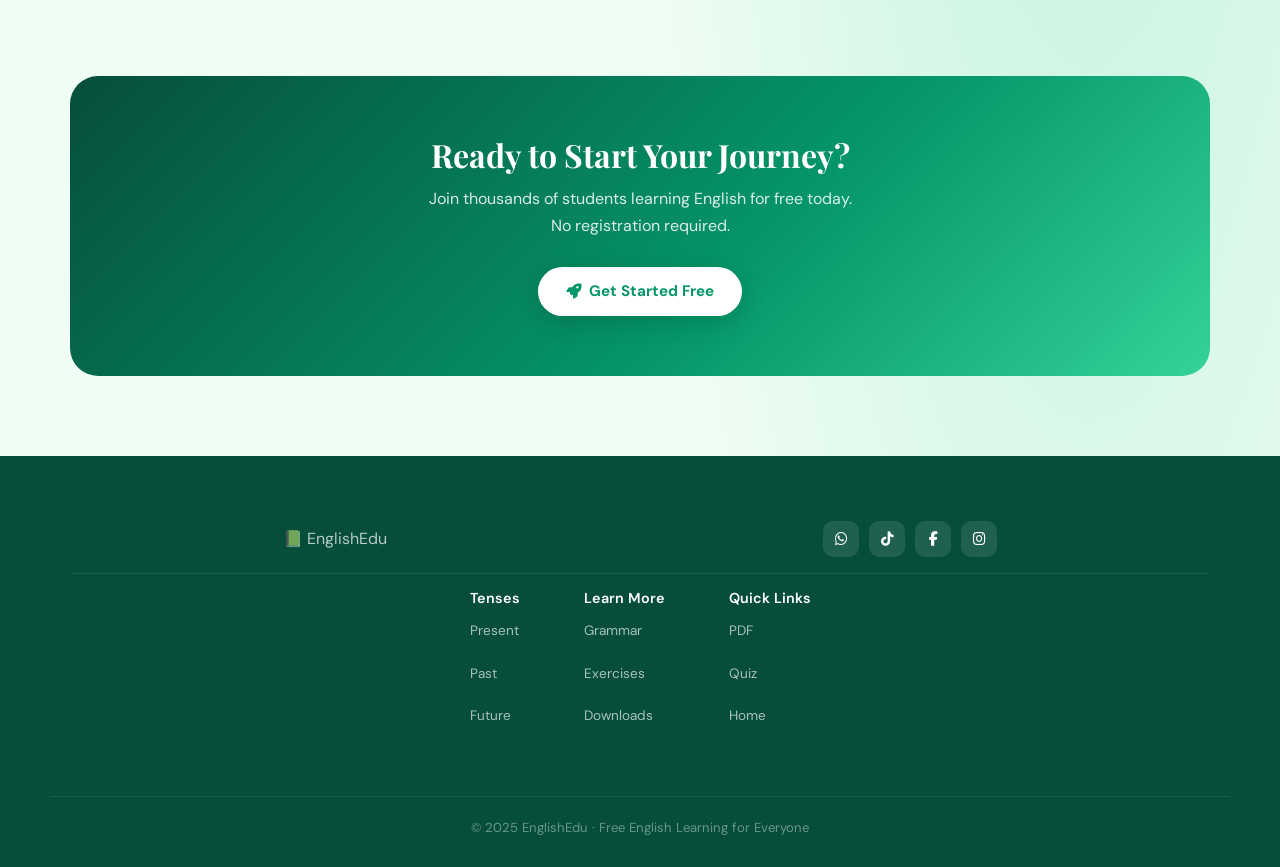
==== commit 51e9e0ed: "fix social icons" ====
--- a/index.html
+++ b/index.html
@@ -34,8 +34,17 @@
         </ul>
         <div class="nav-right">
           <div class="search-wrap">
-            <input type="text" placeholder="Search lessons…" />
-            <i class="fa fa-search search-icon"></i>
+            <input
+              type="text"
+              id="search-input"
+              placeholder="Search lessons…"
+              onkeydown="if (event.key === 'Enter') doSearch();"
+            />
+            <i
+              class="fa fa-search search-icon"
+              onclick="doSearch()"
+              style="pointer-events: auto; cursor: pointer"
+            ></i>
           </div>
           <button
             class="dark-toggle"
@@ -794,5 +803,6 @@
     </footer>
     <script src="js/tracker.js"></script>
     <script src="js/index.js"></script>
+    <script src="js/search.js"></script>
   </body>
 </html>
--- a/css/index.css
+++ b/css/index.css
@@ -4,7 +4,7 @@
    ============================================ */
 
 @import url("https://fonts.googleapis.com/css2?family=Playfair+Display:wght@700;800&family=DM+Sans:ital,opsz,wght@0,9..40,300;0,9..40,400;0,9..40,500;0,9..40,600;1,9..40,300&display=swap");
-
+@import url("https://fonts.googleapis.com/css2?family=Noto+Sans+Lao:wght@400;600;700&display=swap");
 /* ── CSS Variables ── */
 :root {
   --clr-bg: #f0fdf4;
@@ -29,6 +29,7 @@
   --transition: 0.32s cubic-bezier(0.4, 0, 0.2, 1);
   --font-display: "Playfair Display", Georgia, serif;
   --font-body: "DM Sans", system-ui, sans-serif;
+  --font-lao: "Noto Sans Lao", sans-serif;
 }
 
 /* Dark mode */
@@ -55,7 +56,7 @@
   font-size: 16px;
 }
 body {
-  font-family: var(--font-body);
+  font-family: var(--font-body), var(--font-lao);
   background: var(--clr-bg);
   color: var(--clr-text);
   line-height: 1.65;
@@ -370,7 +371,7 @@
 /* ── Hero ── */
 .hero {
   padding-top: 130px;
-  padding-bottom: 80px;
+  padding-bottom: 40px;
   position: relative;
   overflow: hidden;
 }
@@ -379,6 +380,8 @@
   grid-template-columns: 1fr 1fr;
   gap: 56px;
   align-items: center;
+  padding-bottom: 40px;
+  border-bottom: 3px solid var(--clr-border);
 }
 .hero-tag {
   display: inline-flex;
@@ -1255,6 +1258,50 @@
   }
 }
 @media (max-width: 680px) {
+  .hero {
+    padding-top: 85px;
+  }
+  .hero h1 {
+    font-size: 1.5rem;
+  }
+  .hero p {
+    font-size: 0.875rem;
+  }
+  .hero-tag {
+    font-size: 0.8rem;
+    padding: 4px 10px;
+  }
+
+  .search-wrap {
+    display: none;
+  }
+
+  .navbar-inner {
+    height: 56px;
+    padding: 0 14px;
+  }
+
+  .nav-logo {
+    font-size: 15px;
+  }
+
+  .nav-logo .logo-icon {
+    width: 35px;
+    height: 35px;
+  }
+
+  .nav-links {
+    display: none;
+  }
+
+  .hamburger {
+    display: flex;
+  }
+
+  .search-wrap input {
+    width: 120px;
+  }
+
   .footer-inner {
     grid-template-columns: 1fr 1fr !important;
     gap: 16px !important;
@@ -1286,18 +1333,39 @@
     gap: 12px !important;
   }
 }
-/* ── Prevent Flash of Unstyled Icons ── */
+/* Replace the problematic section with this: */
+
+/* ── Font Awesome Icons in Footer ── */
 .social-btn i {
-  font-family: "Font Awesome 6 Brands" !important;
+  font-family: "Font Awesome 6 Brands", "Font Awesome 6 Free" !important;
   font-style: normal;
   font-weight: 400;
-  display: inline-block;
+  display: inline-block !important;
+  font-size: 0.9rem !important;
   -webkit-font-smoothing: antialiased;
-}
-
-/* Dark mode ไม่ซ่อน icon */
-[data-theme="dark"] .social-btn i,
-[data-theme="light"] .social-btn i {
   visibility: visible !important;
   opacity: 1 !important;
-}
+  color: inherit !important;
+  width: auto !important;
+  height: auto !important;
+}
+
+/* Ensure icons are white */
+footer .social-btn i {
+  color: #ffffff !important;
+}
+
+[data-theme="dark"] .social-btn i {
+  color: #ffffff !important;
+}
+
+[data-theme="light"] .social-btn i {
+  color: #ffffff !important;
+}
+
+/* Ensure Font Awesome CDN loads properly */
+@supports (font-family: "Font Awesome 6 Brands") {
+  .social-btn i::before {
+    display: inline !important;
+  }
+}
